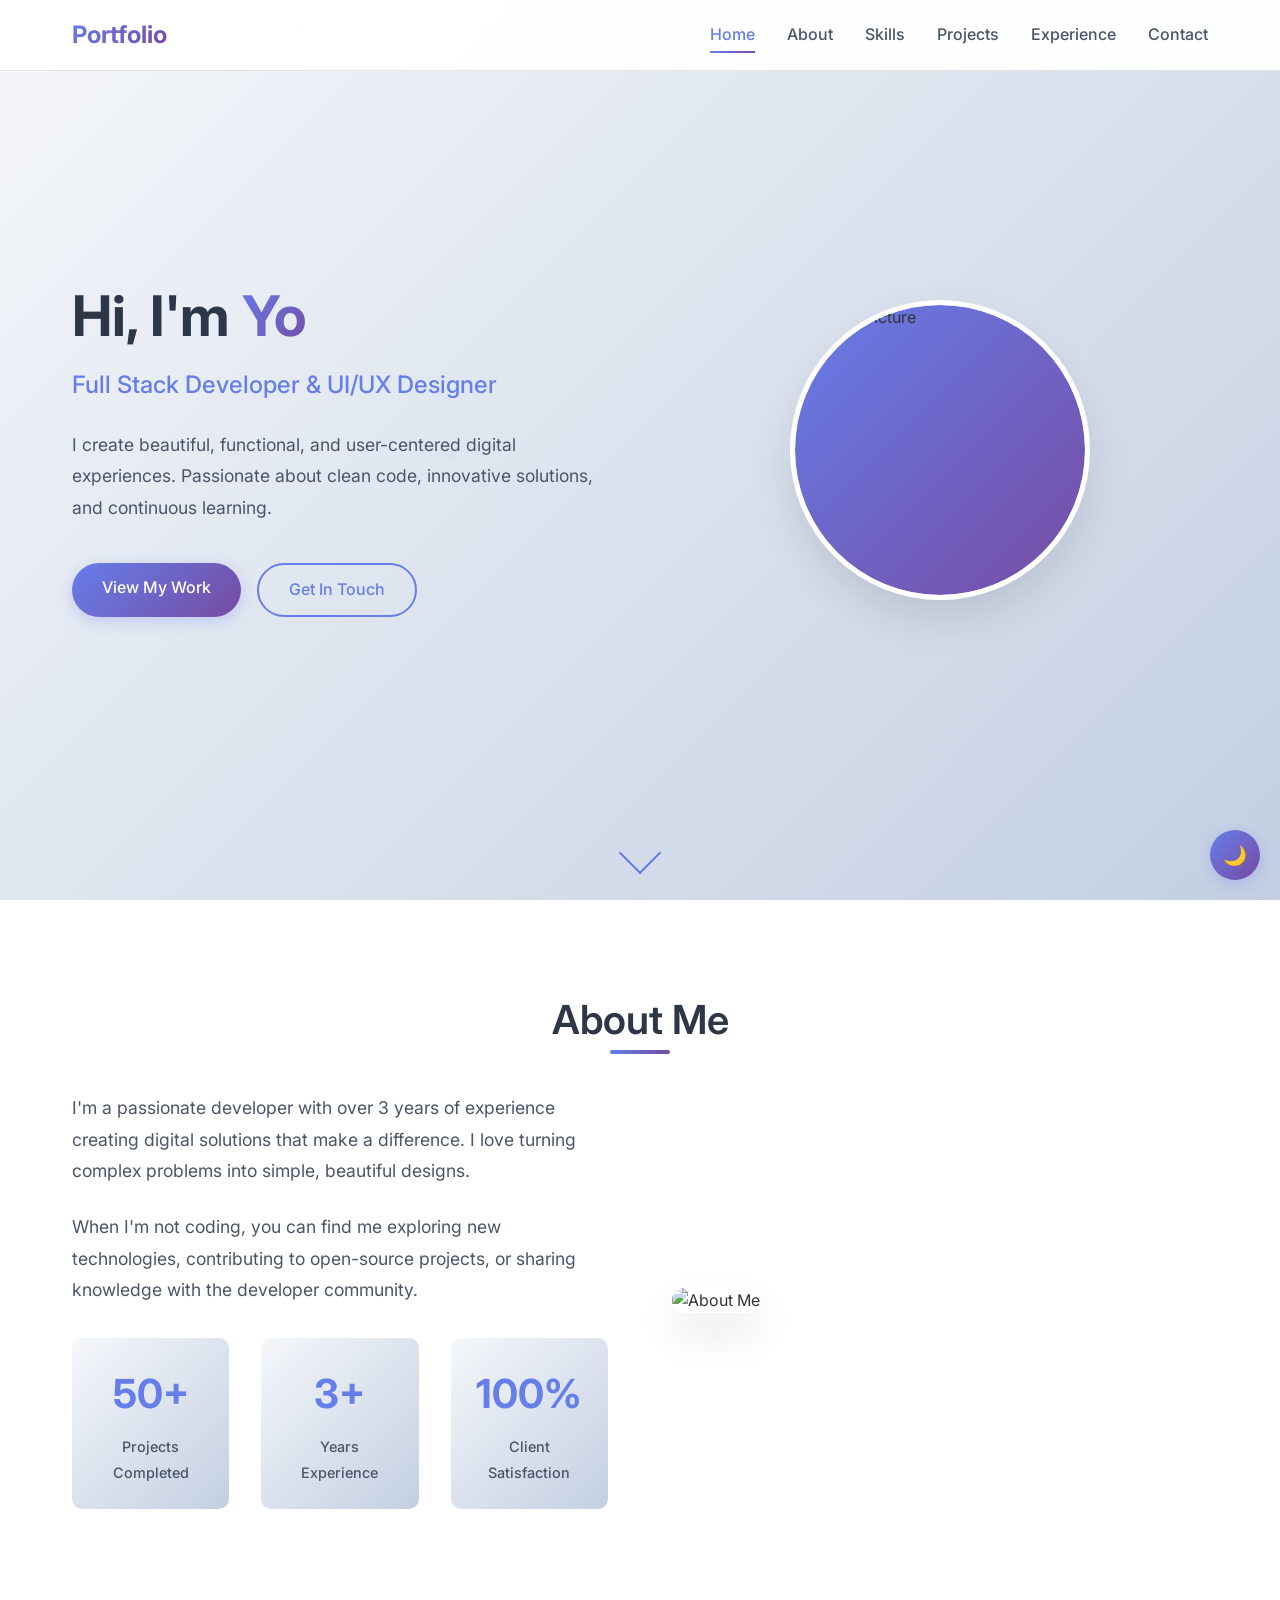
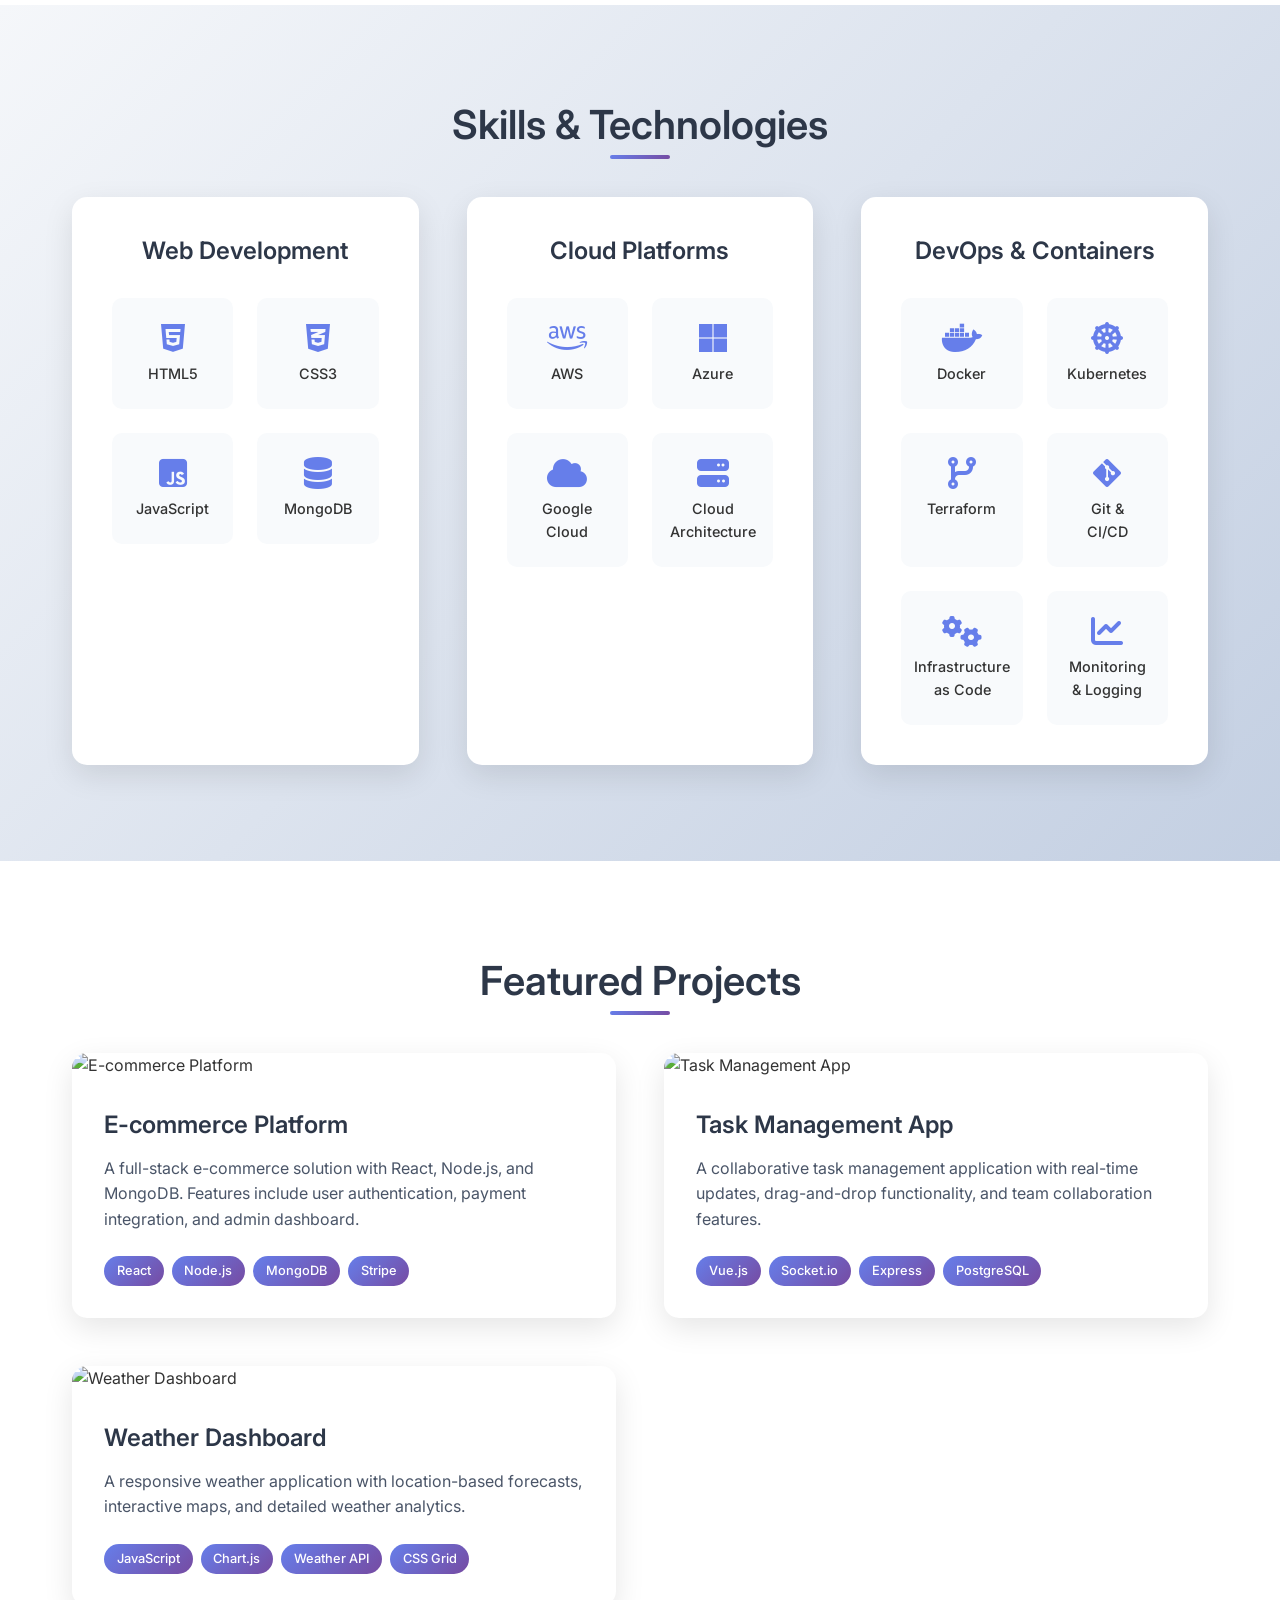
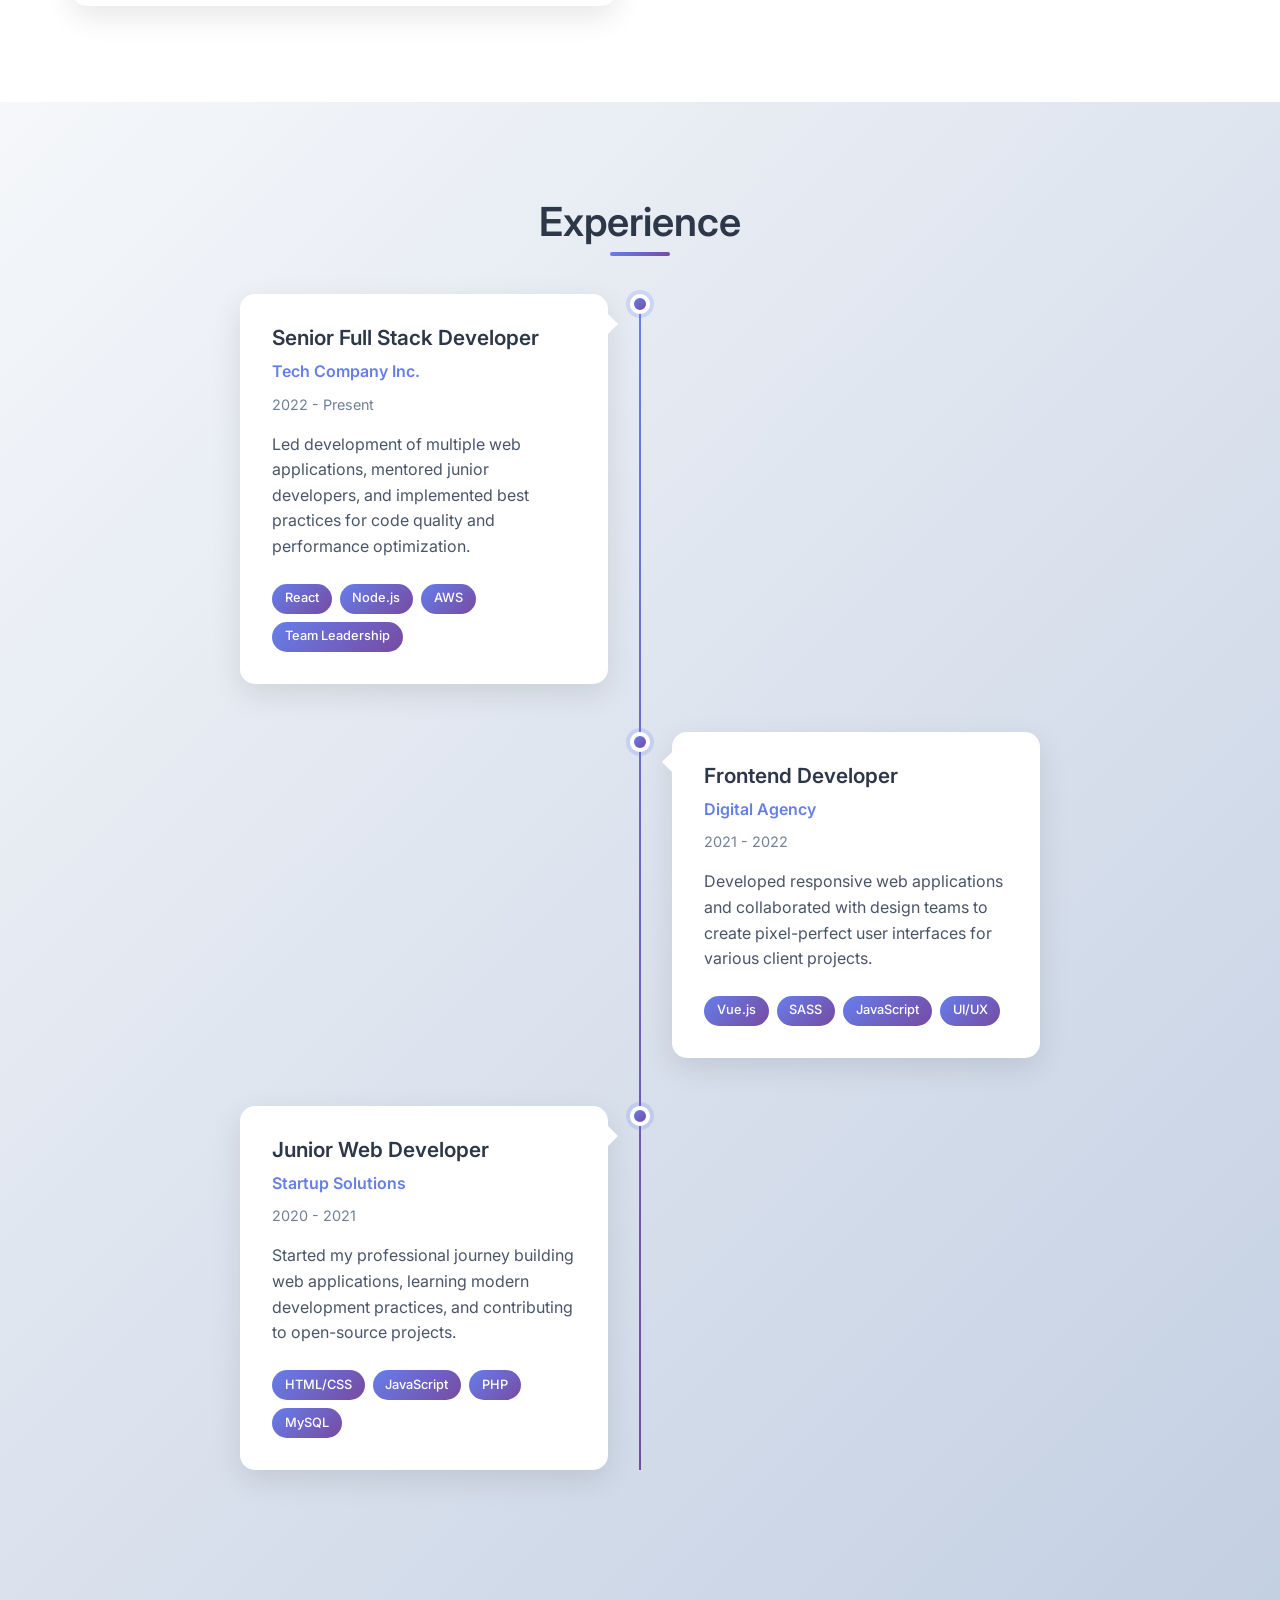
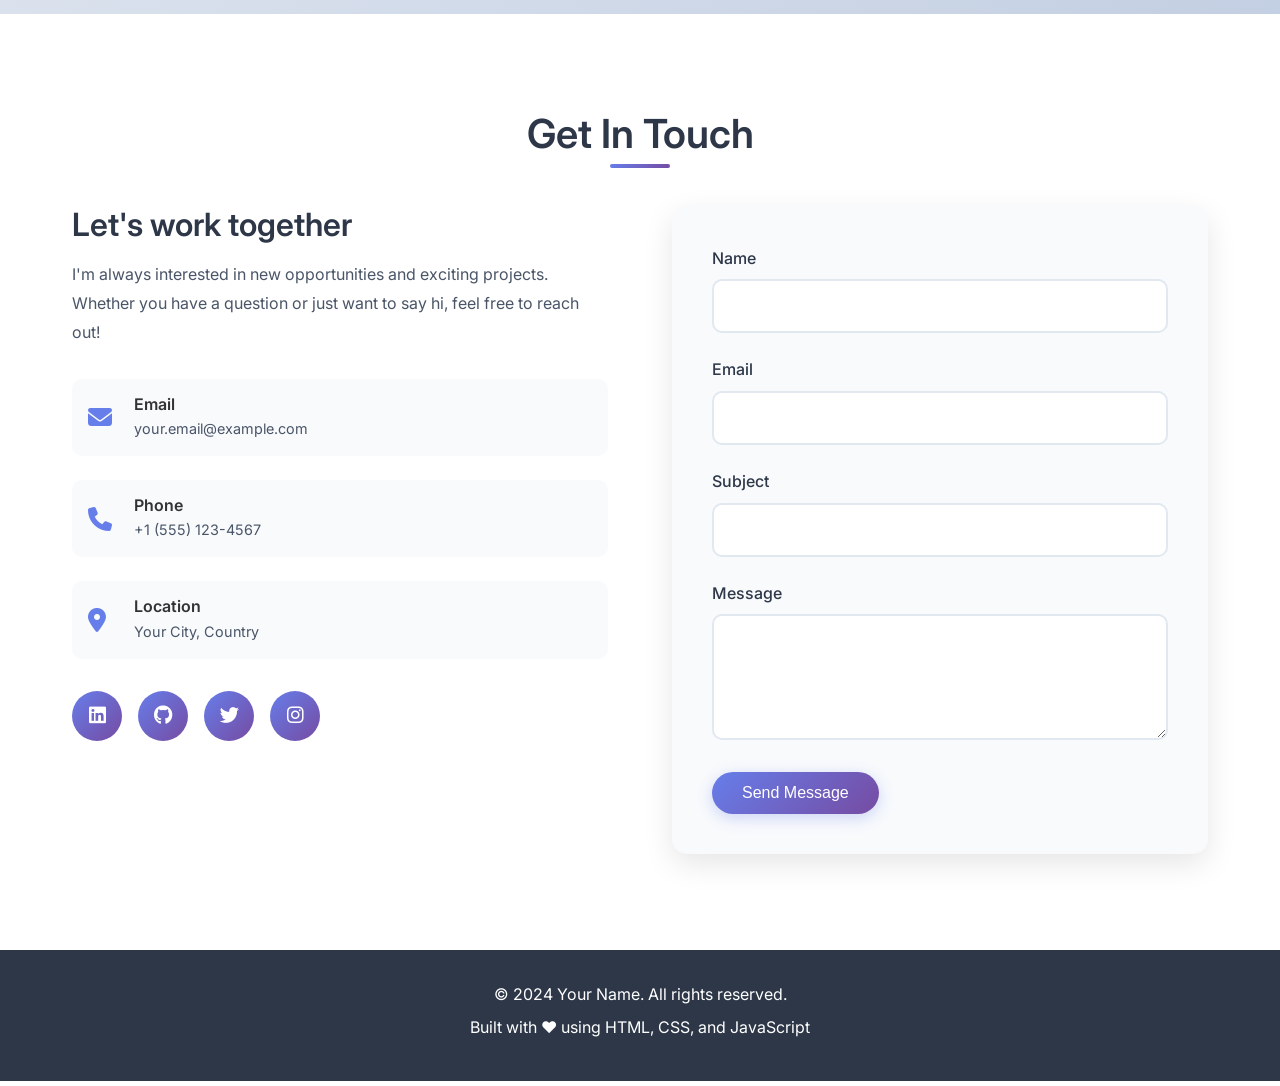
==== portfolio/index.html @ 3f29a0c0 "Checkpoint before follow-up message Co-authored-by: louay123medeni <louay123medeni@gmail.com>" ====
<!DOCTYPE html>
<html lang="en">
<head>
    <meta charset="UTF-8">
    <meta name="viewport" content="width=device-width, initial-scale=1.0">
    <title>Your Name - Portfolio</title>
    <meta name="description" content="Personal portfolio showcasing skills, experience, and projects">
    <link rel="stylesheet" href="styles/main.css">
    <link href="https://fonts.googleapis.com/css2?family=Inter:wght@300;400;500;600;700&display=swap" rel="stylesheet">
    <link rel="stylesheet" href="https://cdnjs.cloudflare.com/ajax/libs/font-awesome/6.4.0/css/all.min.css">
</head>
<body>
    <!-- Navigation -->
    <nav class="navbar" id="navbar">
        <div class="nav-container">
            <a href="#home" class="nav-logo">
                <span class="logo-text">Portfolio</span>
            </a>
            <div class="nav-menu" id="nav-menu">
                <a href="#home" class="nav-link">Home</a>
                <a href="#about" class="nav-link">About</a>
                <a href="#skills" class="nav-link">Skills</a>
                <a href="#projects" class="nav-link">Projects</a>
                <a href="#experience" class="nav-link">Experience</a>
                <a href="#contact" class="nav-link">Contact</a>
            </div>
            <div class="nav-toggle" id="nav-toggle">
                <span class="bar"></span>
                <span class="bar"></span>
                <span class="bar"></span>
            </div>
        </div>
    </nav>

    <!-- Hero Section -->
    <section id="home" class="hero">
        <div class="hero-container">
            <div class="hero-content">
                <h1 class="hero-title">
                    Hi, I'm <span class="highlight">Your Name</span>
                </h1>
                <p class="hero-subtitle">Full Stack Developer & UI/UX Designer</p>
                <p class="hero-description">
                    I create beautiful, functional, and user-centered digital experiences.
                    Passionate about clean code, innovative solutions, and continuous learning.
                </p>
                <div class="hero-buttons">
                    <a href="#projects" class="btn btn-primary">View My Work</a>
                    <a href="#contact" class="btn btn-secondary">Get In Touch</a>
                </div>
            </div>
            <div class="hero-image">
                <div class="hero-avatar">
                    <img src="https://via.placeholder.com/300x300/667eea/ffffff?text=Your+Photo" alt="Profile Picture">
                </div>
            </div>
        </div>
        <div class="scroll-indicator">
            <div class="scroll-arrow"></div>
        </div>
    </section>

    <!-- About Section -->
    <section id="about" class="about">
        <div class="container">
            <h2 class="section-title">About Me</h2>
            <div class="about-content">
                <div class="about-text">
                    <p class="about-description">
                        I'm a passionate developer with over 3 years of experience creating digital solutions
                        that make a difference. I love turning complex problems into simple, beautiful designs.
                    </p>
                    <p class="about-description">
                        When I'm not coding, you can find me exploring new technologies, contributing to open-source
                        projects, or sharing knowledge with the developer community.
                    </p>
                    <div class="about-stats">
                        <div class="stat">
                            <span class="stat-number">50+</span>
                            <span class="stat-label">Projects Completed</span>
                        </div>
                        <div class="stat">
                            <span class="stat-number">3+</span>
                            <span class="stat-label">Years Experience</span>
                        </div>
                        <div class="stat">
                            <span class="stat-number">100%</span>
                            <span class="stat-label">Client Satisfaction</span>
                        </div>
                    </div>
                </div>
                <div class="about-image">
                    <img src="https://via.placeholder.com/400x500/667eea/ffffff?text=About+Image" alt="About Me">
                </div>
            </div>
        </div>
    </section>

    <!-- Skills Section -->
    <section id="skills" class="skills">
        <div class="container">
            <h2 class="section-title">Skills & Technologies</h2>
            <div class="skills-grid">
                <div class="skill-category">
                    <h3 class="category-title">Web Development</h3>
                    <div class="skills-list">
                        <div class="skill-item">
                            <i class="fab fa-html5"></i>
                            <span>HTML5</span>
                        </div>
                        <div class="skill-item">
                            <i class="fab fa-css3-alt"></i>
                            <span>CSS3</span>
                        </div>
                        <div class="skill-item">
                            <i class="fab fa-js-square"></i>
                            <span>JavaScript</span>
                        </div>
                        <div class="skill-item">
                            <i class="fas fa-database"></i>
                            <span>MongoDB</span>
                        </div>
                    </div>
                </div>
                <div class="skill-category">
                    <h3 class="category-title">Cloud Platforms</h3>
                    <div class="skills-list">
                        <div class="skill-item">
                            <i class="fab fa-aws"></i>
                            <span>AWS</span>
                        </div>
                        <div class="skill-item">
                            <i class="fab fa-microsoft"></i>
                            <span>Azure</span>
                        </div>
                        <div class="skill-item">
                            <i class="fas fa-cloud"></i>
                            <span>Google Cloud</span>
                        </div>
                        <div class="skill-item">
                            <i class="fas fa-server"></i>
                            <span>Cloud Architecture</span>
                        </div>
                    </div>
                </div>
                <div class="skill-category">
                    <h3 class="category-title">DevOps & Containers</h3>
                    <div class="skills-list">
                        <div class="skill-item">
                            <i class="fab fa-docker"></i>
                            <span>Docker</span>
                        </div>
                        <div class="skill-item">
                            <i class="fas fa-dharmachakra"></i>
                            <span>Kubernetes</span>
                        </div>
                        <div class="skill-item">
                            <i class="fas fa-code-branch"></i>
                            <span>Terraform</span>
                        </div>
                        <div class="skill-item">
                            <i class="fab fa-git-alt"></i>
                            <span>Git & CI/CD</span>
                        </div>
                        <div class="skill-item">
                            <i class="fas fa-cogs"></i>
                            <span>Infrastructure as Code</span>
                        </div>
                        <div class="skill-item">
                            <i class="fas fa-chart-line"></i>
                            <span>Monitoring & Logging</span>
                        </div>
                    </div>
                </div>
            </div>
        </div>
    </section>

    <!-- Projects Section -->
    <section id="projects" class="projects">
        <div class="container">
            <h2 class="section-title">Featured Projects</h2>
            <div class="projects-grid">
                <div class="project-card">
                    <div class="project-image">
                        <img src="https://via.placeholder.com/400x250/667eea/ffffff?text=Project+1" alt="E-commerce Platform">
                        <div class="project-overlay">
                            <a href="#" class="project-link" target="_blank">
                                <i class="fas fa-external-link-alt"></i>
                            </a>
                            <a href="#" class="project-link" target="_blank">
                                <i class="fab fa-github"></i>
                            </a>
                        </div>
                    </div>
                    <div class="project-content">
                        <h3 class="project-title">E-commerce Platform</h3>
                        <p class="project-description">
                            A full-stack e-commerce solution with React, Node.js, and MongoDB.
                            Features include user authentication, payment integration, and admin dashboard.
                        </p>
                        <div class="project-tech">
                            <span class="tech-tag">React</span>
                            <span class="tech-tag">Node.js</span>
                            <span class="tech-tag">MongoDB</span>
                            <span class="tech-tag">Stripe</span>
                        </div>
                    </div>
                </div>

                <div class="project-card">
                    <div class="project-image">
                        <img src="https://via.placeholder.com/400x250/764ba2/ffffff?text=Project+2" alt="Task Management App">
                        <div class="project-overlay">
                            <a href="#" class="project-link" target="_blank">
                                <i class="fas fa-external-link-alt"></i>
                            </a>
                            <a href="#" class="project-link" target="_blank">
                                <i class="fab fa-github"></i>
                            </a>
                        </div>
                    </div>
                    <div class="project-content">
                        <h3 class="project-title">Task Management App</h3>
                        <p class="project-description">
                            A collaborative task management application with real-time updates,
                            drag-and-drop functionality, and team collaboration features.
                        </p>
                        <div class="project-tech">
                            <span class="tech-tag">Vue.js</span>
                            <span class="tech-tag">Socket.io</span>
                            <span class="tech-tag">Express</span>
                            <span class="tech-tag">PostgreSQL</span>
                        </div>
                    </div>
                </div>

                <div class="project-card">
                    <div class="project-image">
                        <img src="https://via.placeholder.com/400x250/f093fb/ffffff?text=Project+3" alt="Weather Dashboard">
                        <div class="project-overlay">
                            <a href="#" class="project-link" target="_blank">
                                <i class="fas fa-external-link-alt"></i>
                            </a>
                            <a href="#" class="project-link" target="_blank">
                                <i class="fab fa-github"></i>
                            </a>
                        </div>
                    </div>
                    <div class="project-content">
                        <h3 class="project-title">Weather Dashboard</h3>
                        <p class="project-description">
                            A responsive weather application with location-based forecasts,
                            interactive maps, and detailed weather analytics.
                        </p>
                        <div class="project-tech">
                            <span class="tech-tag">JavaScript</span>
                            <span class="tech-tag">Chart.js</span>
                            <span class="tech-tag">Weather API</span>
                            <span class="tech-tag">CSS Grid</span>
                        </div>
                    </div>
                </div>
            </div>
        </div>
    </section>

    <!-- Experience Section -->
    <section id="experience" class="experience">
        <div class="container">
            <h2 class="section-title">Experience</h2>
            <div class="timeline">
                <div class="timeline-item">
                    <div class="timeline-dot"></div>
                    <div class="timeline-content">
                        <h3 class="timeline-title">Senior Full Stack Developer</h3>
                        <p class="timeline-company">Tech Company Inc.</p>
                        <p class="timeline-period">2022 - Present</p>
                        <p class="timeline-description">
                            Led development of multiple web applications, mentored junior developers,
                            and implemented best practices for code quality and performance optimization.
                        </p>
                        <div class="timeline-skills">
                            <span class="skill-badge">React</span>
                            <span class="skill-badge">Node.js</span>
                            <span class="skill-badge">AWS</span>
                            <span class="skill-badge">Team Leadership</span>
                        </div>
                    </div>
                </div>

                <div class="timeline-item">
                    <div class="timeline-dot"></div>
                    <div class="timeline-content">
                        <h3 class="timeline-title">Frontend Developer</h3>
                        <p class="timeline-company">Digital Agency</p>
                        <p class="timeline-period">2021 - 2022</p>
                        <p class="timeline-description">
                            Developed responsive web applications and collaborated with design teams
                            to create pixel-perfect user interfaces for various client projects.
                        </p>
                        <div class="timeline-skills">
                            <span class="skill-badge">Vue.js</span>
                            <span class="skill-badge">SASS</span>
                            <span class="skill-badge">JavaScript</span>
                            <span class="skill-badge">UI/UX</span>
                        </div>
                    </div>
                </div>

                <div class="timeline-item">
                    <div class="timeline-dot"></div>
                    <div class="timeline-content">
                        <h3 class="timeline-title">Junior Web Developer</h3>
                        <p class="timeline-company">Startup Solutions</p>
                        <p class="timeline-period">2020 - 2021</p>
                        <p class="timeline-description">
                            Started my professional journey building web applications,
                            learning modern development practices, and contributing to open-source projects.
                        </p>
                        <div class="timeline-skills">
                            <span class="skill-badge">HTML/CSS</span>
                            <span class="skill-badge">JavaScript</span>
                            <span class="skill-badge">PHP</span>
                            <span class="skill-badge">MySQL</span>
                        </div>
                    </div>
                </div>
            </div>
        </div>
    </section>

    <!-- Contact Section -->
    <section id="contact" class="contact">
        <div class="container">
            <h2 class="section-title">Get In Touch</h2>
            <div class="contact-content">
                <div class="contact-info">
                    <h3 class="contact-subtitle">Let's work together</h3>
                    <p class="contact-description">
                        I'm always interested in new opportunities and exciting projects.
                        Whether you have a question or just want to say hi, feel free to reach out!
                    </p>
                    <div class="contact-methods">
                        <div class="contact-method">
                            <i class="fas fa-envelope"></i>
                            <div>
                                <h4>Email</h4>
                                <p>your.email@example.com</p>
                            </div>
                        </div>
                        <div class="contact-method">
                            <i class="fas fa-phone"></i>
                            <div>
                                <h4>Phone</h4>
                                <p>+1 (555) 123-4567</p>
                            </div>
                        </div>
                        <div class="contact-method">
                            <i class="fas fa-map-marker-alt"></i>
                            <div>
                                <h4>Location</h4>
                                <p>Your City, Country</p>
                            </div>
                        </div>
                    </div>
                    <div class="social-links">
                        <a href="#" class="social-link" target="_blank">
                            <i class="fab fa-linkedin"></i>
                        </a>
                        <a href="#" class="social-link" target="_blank">
                            <i class="fab fa-github"></i>
                        </a>
                        <a href="#" class="social-link" target="_blank">
                            <i class="fab fa-twitter"></i>
                        </a>
                        <a href="#" class="social-link" target="_blank">
                            <i class="fab fa-instagram"></i>
                        </a>
                    </div>
                </div>
                <form class="contact-form" id="contact-form">
                    <div class="form-group">
                        <label for="name">Name</label>
                        <input type="text" id="name" name="name" required>
                    </div>
                    <div class="form-group">
                        <label for="email">Email</label>
                        <input type="email" id="email" name="email" required>
                    </div>
                    <div class="form-group">
                        <label for="subject">Subject</label>
                        <input type="text" id="subject" name="subject" required>
                    </div>
                    <div class="form-group">
                        <label for="message">Message</label>
                        <textarea id="message" name="message" rows="5" required></textarea>
                    </div>
                    <button type="submit" class="btn btn-primary">Send Message</button>
                </form>
            </div>
        </div>
    </section>

    <!-- Footer -->
    <footer class="footer">
        <div class="container">
            <div class="footer-content">
                <p>&copy; 2024 Your Name. All rights reserved.</p>
                <p>Built with ❤️ using HTML, CSS, and JavaScript</p>
            </div>
        </div>
    </footer>

    <script src="scripts/main.js"></script>
</body>
</html>
---- portfolio/styles/main.css ----
/* Reset and Base Styles */
* {
    margin: 0;
    padding: 0;
    box-sizing: border-box;
}

html {
    scroll-behavior: smooth;
}

body {
    font-family: 'Inter', sans-serif;
    line-height: 1.6;
    color: #333;
    background-color: #ffffff;
}

.container {
    max-width: 1200px;
    margin: 0 auto;
    padding: 0 2rem;
}

/* Typography */
h1, h2, h3, h4, h5, h6 {
    font-weight: 600;
    line-height: 1.2;
}

.section-title {
    font-size: 2.5rem;
    text-align: center;
    margin-bottom: 3rem;
    color: #2d3748;
    position: relative;
}

.section-title::after {
    content: '';
    position: absolute;
    bottom: -10px;
    left: 50%;
    transform: translateX(-50%);
    width: 60px;
    height: 4px;
    background: linear-gradient(135deg, #667eea 0%, #764ba2 100%);
    border-radius: 2px;
}

/* Buttons */
.btn {
    display: inline-block;
    padding: 12px 30px;
    border: none;
    border-radius: 50px;
    text-decoration: none;
    font-weight: 500;
    font-size: 1rem;
    transition: all 0.3s ease;
    cursor: pointer;
    text-align: center;
}

.btn-primary {
    background: linear-gradient(135deg, #667eea 0%, #764ba2 100%);
    color: white;
    box-shadow: 0 4px 15px rgba(102, 126, 234, 0.3);
}

.btn-primary:hover {
    transform: translateY(-2px);
    box-shadow: 0 8px 25px rgba(102, 126, 234, 0.4);
}

.btn-secondary {
    background: transparent;
    color: #667eea;
    border: 2px solid #667eea;
}

.btn-secondary:hover {
    background: #667eea;
    color: white;
    transform: translateY(-2px);
}

/* Navigation */
.navbar {
    position: fixed;
    top: 0;
    width: 100%;
    background: rgba(255, 255, 255, 0.95);
    backdrop-filter: blur(10px);
    z-index: 1000;
    transition: all 0.3s ease;
    border-bottom: 1px solid rgba(0, 0, 0, 0.1);
}

.navbar.scrolled {
    background: rgba(255, 255, 255, 0.98);
    box-shadow: 0 2px 20px rgba(0, 0, 0, 0.1);
}

.nav-container {
    max-width: 1200px;
    margin: 0 auto;
    padding: 1rem 2rem;
    display: flex;
    justify-content: space-between;
    align-items: center;
}

.nav-logo {
    font-size: 1.5rem;
    font-weight: 700;
    text-decoration: none;
    color: #2d3748;
}

.logo-text {
    background: linear-gradient(135deg, #667eea 0%, #764ba2 100%);
    -webkit-background-clip: text;
    -webkit-text-fill-color: transparent;
    background-clip: text;
}

.nav-menu {
    display: flex;
    list-style: none;
    gap: 2rem;
}

.nav-link {
    text-decoration: none;
    color: #4a5568;
    font-weight: 500;
    transition: color 0.3s ease;
    position: relative;
}

.nav-link:hover,
.nav-link.active {
    color: #667eea;
}

.nav-link::after {
    content: '';
    position: absolute;
    bottom: -5px;
    left: 0;
    width: 0;
    height: 2px;
    background: linear-gradient(135deg, #667eea 0%, #764ba2 100%);
    transition: width 0.3s ease;
}

.nav-link:hover::after,
.nav-link.active::after {
    width: 100%;
}

.nav-toggle {
    display: none;
    flex-direction: column;
    cursor: pointer;
}

.bar {
    width: 25px;
    height: 3px;
    background: #333;
    margin: 3px 0;
    transition: 0.3s;
    border-radius: 2px;
}

/* Hero Section */
.hero {
    min-height: 100vh;
    display: flex;
    align-items: center;
    background: linear-gradient(135deg, #f5f7fa 0%, #c3cfe2 100%);
    position: relative;
    overflow: hidden;
}

.hero::before {
    content: '';
    position: absolute;
    top: 0;
    left: 0;
    right: 0;
    bottom: 0;
    background: url('data:image/svg+xml,<svg xmlns="http://www.w3.org/2000/svg" viewBox="0 0 100 100"><defs><pattern id="grain" width="100" height="100" patternUnits="userSpaceOnUse"><circle cx="50" cy="50" r="1" fill="%23667eea" opacity="0.1"/></pattern></defs><rect width="100" height="100" fill="url(%23grain)"/></svg>');
    opacity: 0.3;
}

.hero-container {
    max-width: 1200px;
    margin: 0 auto;
    padding: 0 2rem;
    display: grid;
    grid-template-columns: 1fr 1fr;
    gap: 4rem;
    align-items: center;
    position: relative;
    z-index: 1;
}

.hero-content {
    animation: fadeInUp 1s ease-out;
}

.hero-title {
    font-size: 3.5rem;
    font-weight: 700;
    margin-bottom: 1rem;
    color: #2d3748;
}

.highlight {
    background: linear-gradient(135deg, #667eea 0%, #764ba2 100%);
    -webkit-background-clip: text;
    -webkit-text-fill-color: transparent;
    background-clip: text;
}

.hero-subtitle {
    font-size: 1.5rem;
    color: #667eea;
    margin-bottom: 1.5rem;
    font-weight: 500;
}

.hero-description {
    font-size: 1.1rem;
    color: #4a5568;
    margin-bottom: 2.5rem;
    line-height: 1.8;
}

.hero-buttons {
    display: flex;
    gap: 1rem;
    flex-wrap: wrap;
}

.hero-image {
    display: flex;
    justify-content: center;
    animation: fadeInRight 1s ease-out;
}

.hero-avatar {
    width: 300px;
    height: 300px;
    border-radius: 50%;
    overflow: hidden;
    border: 5px solid white;
    box-shadow: 0 20px 40px rgba(0, 0, 0, 0.1);
    position: relative;
}

.hero-avatar::before {
    content: '';
    position: absolute;
    top: -5px;
    left: -5px;
    right: -5px;
    bottom: -5px;
    background: linear-gradient(135deg, #667eea 0%, #764ba2 100%);
    border-radius: 50%;
    z-index: -1;
}

.hero-avatar img {
    width: 100%;
    height: 100%;
    object-fit: cover;
}

.scroll-indicator {
    position: absolute;
    bottom: 2rem;
    left: 50%;
    transform: translateX(-50%);
    animation: bounce 2s infinite;
}

.scroll-arrow {
    width: 30px;
    height: 30px;
    border: 2px solid #667eea;
    border-top: none;
    border-left: none;
    transform: rotate(45deg);
}

/* About Section */
.about {
    padding: 6rem 0;
    background: white;
}

.about-content {
    display: grid;
    grid-template-columns: 1fr 1fr;
    gap: 4rem;
    align-items: center;
}

.about-description {
    font-size: 1.1rem;
    color: #4a5568;
    margin-bottom: 1.5rem;
    line-height: 1.8;
}

.about-stats {
    display: grid;
    grid-template-columns: repeat(3, 1fr);
    gap: 2rem;
    margin-top: 2rem;
}

.stat {
    text-align: center;
    padding: 1.5rem;
    border-radius: 10px;
    background: linear-gradient(135deg, #f5f7fa 0%, #c3cfe2 100%);
}

.stat-number {
    display: block;
    font-size: 2.5rem;
    font-weight: 700;
    color: #667eea;
    margin-bottom: 0.5rem;
}

.stat-label {
    font-size: 0.9rem;
    color: #4a5568;
    font-weight: 500;
}

.about-image img {
    width: 100%;
    border-radius: 15px;
    box-shadow: 0 20px 40px rgba(0, 0, 0, 0.1);
}

/* Skills Section */
.skills {
    padding: 6rem 0;
    background: linear-gradient(135deg, #f5f7fa 0%, #c3cfe2 100%);
}

.skills-grid {
    display: grid;
    grid-template-columns: repeat(auto-fit, minmax(300px, 1fr));
    gap: 3rem;
}

.skill-category {
    background: white;
    padding: 2.5rem;
    border-radius: 15px;
    box-shadow: 0 10px 30px rgba(0, 0, 0, 0.1);
    transition: transform 0.3s ease;
}

.skill-category:hover {
    transform: translateY(-5px);
}

.category-title {
    font-size: 1.5rem;
    color: #2d3748;
    margin-bottom: 2rem;
    text-align: center;
}

.skills-list {
    display: grid;
    grid-template-columns: repeat(auto-fit, minmax(120px, 1fr));
    gap: 1.5rem;
}

.skill-item {
    display: flex;
    flex-direction: column;
    align-items: center;
    padding: 1.5rem;
    border-radius: 10px;
    background: #f8fafc;
    transition: all 0.3s ease;
    cursor: pointer;
}

.skill-item:hover {
    background: linear-gradient(135deg, #667eea 0%, #764ba2 100%);
    color: white;
    transform: translateY(-3px);
}

.skill-item i {
    font-size: 2rem;
    margin-bottom: 0.5rem;
    color: #667eea;
    transition: color 0.3s ease;
}

.skill-item:hover i {
    color: white;
}

.skill-item span {
    font-size: 0.9rem;
    font-weight: 500;
    text-align: center;
}

/* Projects Section */
.projects {
    padding: 6rem 0;
    background: white;
}

.projects-grid {
    display: grid;
    grid-template-columns: repeat(auto-fit, minmax(350px, 1fr));
    gap: 3rem;
}

.project-card {
    background: white;
    border-radius: 15px;
    overflow: hidden;
    box-shadow: 0 10px 30px rgba(0, 0, 0, 0.1);
    transition: all 0.3s ease;
}

.project-card:hover {
    transform: translateY(-10px);
    box-shadow: 0 20px 40px rgba(0, 0, 0, 0.15);
}

.project-image {
    position: relative;
    overflow: hidden;
}

.project-image img {
    width: 100%;
    height: 250px;
    object-fit: cover;
    transition: transform 0.3s ease;
}

.project-card:hover .project-image img {
    transform: scale(1.1);
}

.project-overlay {
    position: absolute;
    top: 0;
    left: 0;
    right: 0;
    bottom: 0;
    background: rgba(102, 126, 234, 0.9);
    display: flex;
    align-items: center;
    justify-content: center;
    gap: 1rem;
    opacity: 0;
    transition: opacity 0.3s ease;
}

.project-card:hover .project-overlay {
    opacity: 1;
}

.project-link {
    width: 50px;
    height: 50px;
    background: white;
    border-radius: 50%;
    display: flex;
    align-items: center;
    justify-content: center;
    color: #667eea;
    text-decoration: none;
    transition: transform 0.3s ease;
}

.project-link:hover {
    transform: scale(1.1);
}

.project-content {
    padding: 2rem;
}

.project-title {
    font-size: 1.5rem;
    color: #2d3748;
    margin-bottom: 1rem;
}

.project-description {
    color: #4a5568;
    line-height: 1.6;
    margin-bottom: 1.5rem;
}

.project-tech {
    display: flex;
    flex-wrap: wrap;
    gap: 0.5rem;
}

.tech-tag {
    background: linear-gradient(135deg, #667eea 0%, #764ba2 100%);
    color: white;
    padding: 0.3rem 0.8rem;
    border-radius: 20px;
    font-size: 0.8rem;
    font-weight: 500;
}

/* Experience Section */
.experience {
    padding: 6rem 0;
    background: linear-gradient(135deg, #f5f7fa 0%, #c3cfe2 100%);
}

.timeline {
    position: relative;
    max-width: 800px;
    margin: 0 auto;
}

.timeline::before {
    content: '';
    position: absolute;
    left: 50%;
    top: 0;
    bottom: 0;
    width: 2px;
    background: linear-gradient(135deg, #667eea 0%, #764ba2 100%);
    transform: translateX(-50%);
}

.timeline-item {
    position: relative;
    margin-bottom: 3rem;
    width: 50%;
}

.timeline-item:nth-child(odd) {
    left: 0;
    padding-right: 2rem;
}

.timeline-item:nth-child(even) {
    left: 50%;
    padding-left: 2rem;
}

.timeline-dot {
    position: absolute;
    width: 20px;
    height: 20px;
    background: linear-gradient(135deg, #667eea 0%, #764ba2 100%);
    border-radius: 50%;
    top: 0;
    border: 4px solid white;
    box-shadow: 0 0 0 4px rgba(102, 126, 234, 0.2);
}

.timeline-item:nth-child(odd) .timeline-dot {
    right: -10px;
}

.timeline-item:nth-child(even) .timeline-dot {
    left: -10px;
}

.timeline-content {
    background: white;
    padding: 2rem;
    border-radius: 15px;
    box-shadow: 0 10px 30px rgba(0, 0, 0, 0.1);
    position: relative;
}

.timeline-item:nth-child(odd) .timeline-content::before {
    content: '';
    position: absolute;
    right: -10px;
    top: 20px;
    width: 0;
    height: 0;
    border-left: 10px solid white;
    border-top: 10px solid transparent;
    border-bottom: 10px solid transparent;
}

.timeline-item:nth-child(even) .timeline-content::before {
    content: '';
    position: absolute;
    left: -10px;
    top: 20px;
    width: 0;
    height: 0;
    border-right: 10px solid white;
    border-top: 10px solid transparent;
    border-bottom: 10px solid transparent;
}

.timeline-title {
    font-size: 1.3rem;
    color: #2d3748;
    margin-bottom: 0.5rem;
}

.timeline-company {
    color: #667eea;
    font-weight: 600;
    margin-bottom: 0.5rem;
}

.timeline-period {
    color: #718096;
    font-size: 0.9rem;
    margin-bottom: 1rem;
}

.timeline-description {
    color: #4a5568;
    line-height: 1.6;
    margin-bottom: 1.5rem;
}

.timeline-skills {
    display: flex;
    flex-wrap: wrap;
    gap: 0.5rem;
}

.skill-badge {
    background: linear-gradient(135deg, #667eea 0%, #764ba2 100%);
    color: white;
    padding: 0.3rem 0.8rem;
    border-radius: 15px;
    font-size: 0.8rem;
    font-weight: 500;
}

/* Contact Section */
.contact {
    padding: 6rem 0;
    background: white;
}

.contact-content {
    display: grid;
    grid-template-columns: 1fr 1fr;
    gap: 4rem;
    align-items: start;
}

.contact-subtitle {
    font-size: 2rem;
    color: #2d3748;
    margin-bottom: 1rem;
}

.contact-description {
    color: #4a5568;
    line-height: 1.8;
    margin-bottom: 2rem;
}

.contact-methods {
    margin-bottom: 2rem;
}

.contact-method {
    display: flex;
    align-items: center;
    gap: 1rem;
    margin-bottom: 1.5rem;
    padding: 1rem;
    background: #f8fafc;
    border-radius: 10px;
    transition: all 0.3s ease;
}

.contact-method:hover {
    background: linear-gradient(135deg, #667eea 0%, #764ba2 100%);
    color: white;
}

.contact-method i {
    font-size: 1.5rem;
    color: #667eea;
    width: 30px;
    transition: color 0.3s ease;
}

.contact-method:hover i {
    color: white;
}

.contact-method h4 {
    margin-bottom: 0.2rem;
    font-size: 1rem;
}

.contact-method p {
    color: #4a5568;
    font-size: 0.9rem;
    transition: color 0.3s ease;
}

.contact-method:hover p {
    color: white;
}

.social-links {
    display: flex;
    gap: 1rem;
}

.social-link {
    width: 50px;
    height: 50px;
    background: linear-gradient(135deg, #667eea 0%, #764ba2 100%);
    color: white;
    border-radius: 50%;
    display: flex;
    align-items: center;
    justify-content: center;
    text-decoration: none;
    font-size: 1.2rem;
    transition: all 0.3s ease;
}

.social-link:hover {
    transform: translateY(-3px);
    box-shadow: 0 10px 20px rgba(102, 126, 234, 0.3);
}

.contact-form {
    background: #f8fafc;
    padding: 2.5rem;
    border-radius: 15px;
    box-shadow: 0 10px 30px rgba(0, 0, 0, 0.1);
}

.form-group {
    margin-bottom: 1.5rem;
}

.form-group label {
    display: block;
    margin-bottom: 0.5rem;
    color: #2d3748;
    font-weight: 500;
}

.form-group input,
.form-group textarea {
    width: 100%;
    padding: 1rem;
    border: 2px solid #e2e8f0;
    border-radius: 10px;
    font-size: 1rem;
    transition: border-color 0.3s ease;
    background: white;
}

.form-group input:focus,
.form-group textarea:focus {
    outline: none;
    border-color: #667eea;
    box-shadow: 0 0 0 3px rgba(102, 126, 234, 0.1);
}

.form-group textarea {
    resize: vertical;
    min-height: 120px;
}

/* Footer */
.footer {
    background: #2d3748;
    color: white;
    padding: 2rem 0;
    text-align: center;
}

.footer-content p {
    margin-bottom: 0.5rem;
}

/* Animations */
@keyframes fadeInUp {
    from {
        opacity: 0;
        transform: translateY(30px);
    }
    to {
        opacity: 1;
        transform: translateY(0);
    }
}

@keyframes fadeInRight {
    from {
        opacity: 0;
        transform: translateX(30px);
    }
    to {
        opacity: 1;
        transform: translateX(0);
    }
}

@keyframes bounce {
    0%, 20%, 50%, 80%, 100% {
        transform: translateY(0) translateX(-50%);
    }
    40% {
        transform: translateY(-10px) translateX(-50%);
    }
    60% {
        transform: translateY(-5px) translateX(-50%);
    }
}

/* Responsive Design */
@media (max-width: 768px) {
    .nav-menu {
        position: fixed;
        left: -100%;
        top: 70px;
        flex-direction: column;
        background-color: white;
        width: 100%;
        text-align: center;
        transition: 0.3s;
        box-shadow: 0 10px 27px rgba(0, 0, 0, 0.05);
        padding: 2rem 0;
    }

    .nav-menu.active {
        left: 0;
    }

    .nav-toggle {
        display: flex;
    }

    .nav-toggle.active .bar:nth-child(2) {
        opacity: 0;
    }

    .nav-toggle.active .bar:nth-child(1) {
        transform: translateY(8px) rotate(45deg);
    }

    .nav-toggle.active .bar:nth-child(3) {
        transform: translateY(-8px) rotate(-45deg);
    }

    .hero-container {
        grid-template-columns: 1fr;
        gap: 2rem;
        text-align: center;
    }

    .hero-title {
        font-size: 2.5rem;
    }

    .hero-buttons {
        justify-content: center;
    }

    .about-content {
        grid-template-columns: 1fr;
        gap: 2rem;
    }

    .about-stats {
        grid-template-columns: 1fr;
        gap: 1rem;
    }

    .skills-grid {
        grid-template-columns: 1fr;
        gap: 2rem;
    }

    .projects-grid {
        grid-template-columns: 1fr;
        gap: 2rem;
    }

    .timeline::before {
        left: 20px;
    }

    .timeline-item {
        width: 100%;
        left: 0 !important;
        padding-left: 3rem !important;
        padding-right: 0 !important;
    }

    .timeline-dot {
        left: 10px !important;
        right: auto !important;
    }

    .timeline-content::before {
        left: -10px !important;
        right: auto !important;
        border-right: 10px solid white !important;
        border-left: none !important;
    }

    .contact-content {
        grid-template-columns: 1fr;
        gap: 2rem;
    }

    .section-title {
        font-size: 2rem;
    }

    .container {
        padding: 0 1rem;
    }
}

@media (max-width: 480px) {
    .hero-title {
        font-size: 2rem;
    }

    .hero-subtitle {
        font-size: 1.2rem;
    }

    .btn {
        padding: 10px 20px;
        font-size: 0.9rem;
    }

    .hero-avatar {
        width: 250px;
        height: 250px;
    }

    .skill-category {
        padding: 1.5rem;
    }

    .project-content {
        padding: 1.5rem;
    }

    .timeline-content {
        padding: 1.5rem;
    }

    .contact-form {
        padding: 1.5rem;
    }
}

/* Utility Classes */
.text-center {
    text-align: center;
}

.mb-1 { margin-bottom: 0.5rem; }
.mb-2 { margin-bottom: 1rem; }
.mb-3 { margin-bottom: 1.5rem; }
.mb-4 { margin-bottom: 2rem; }

.mt-1 { margin-top: 0.5rem; }
.mt-2 { margin-top: 1rem; }
.mt-3 { margin-top: 1.5rem; }
.mt-4 { margin-top: 2rem; }

/* Scroll animations */
.fade-in {
    opacity: 0;
    transform: translateY(30px);
    transition: all 0.6s ease;
}

.fade-in.visible {
    opacity: 1;
    transform: translateY(0);
}

.slide-in-left {
    opacity: 0;
    transform: translateX(-50px);
    transition: all 0.6s ease;
}

.slide-in-left.visible {
    opacity: 1;
    transform: translateX(0);
}

.slide-in-right {
    opacity: 0;
    transform: translateX(50px);
    transition: all 0.6s ease;
}

.slide-in-right.visible {
    opacity: 1;
    transform: translateX(0);
}
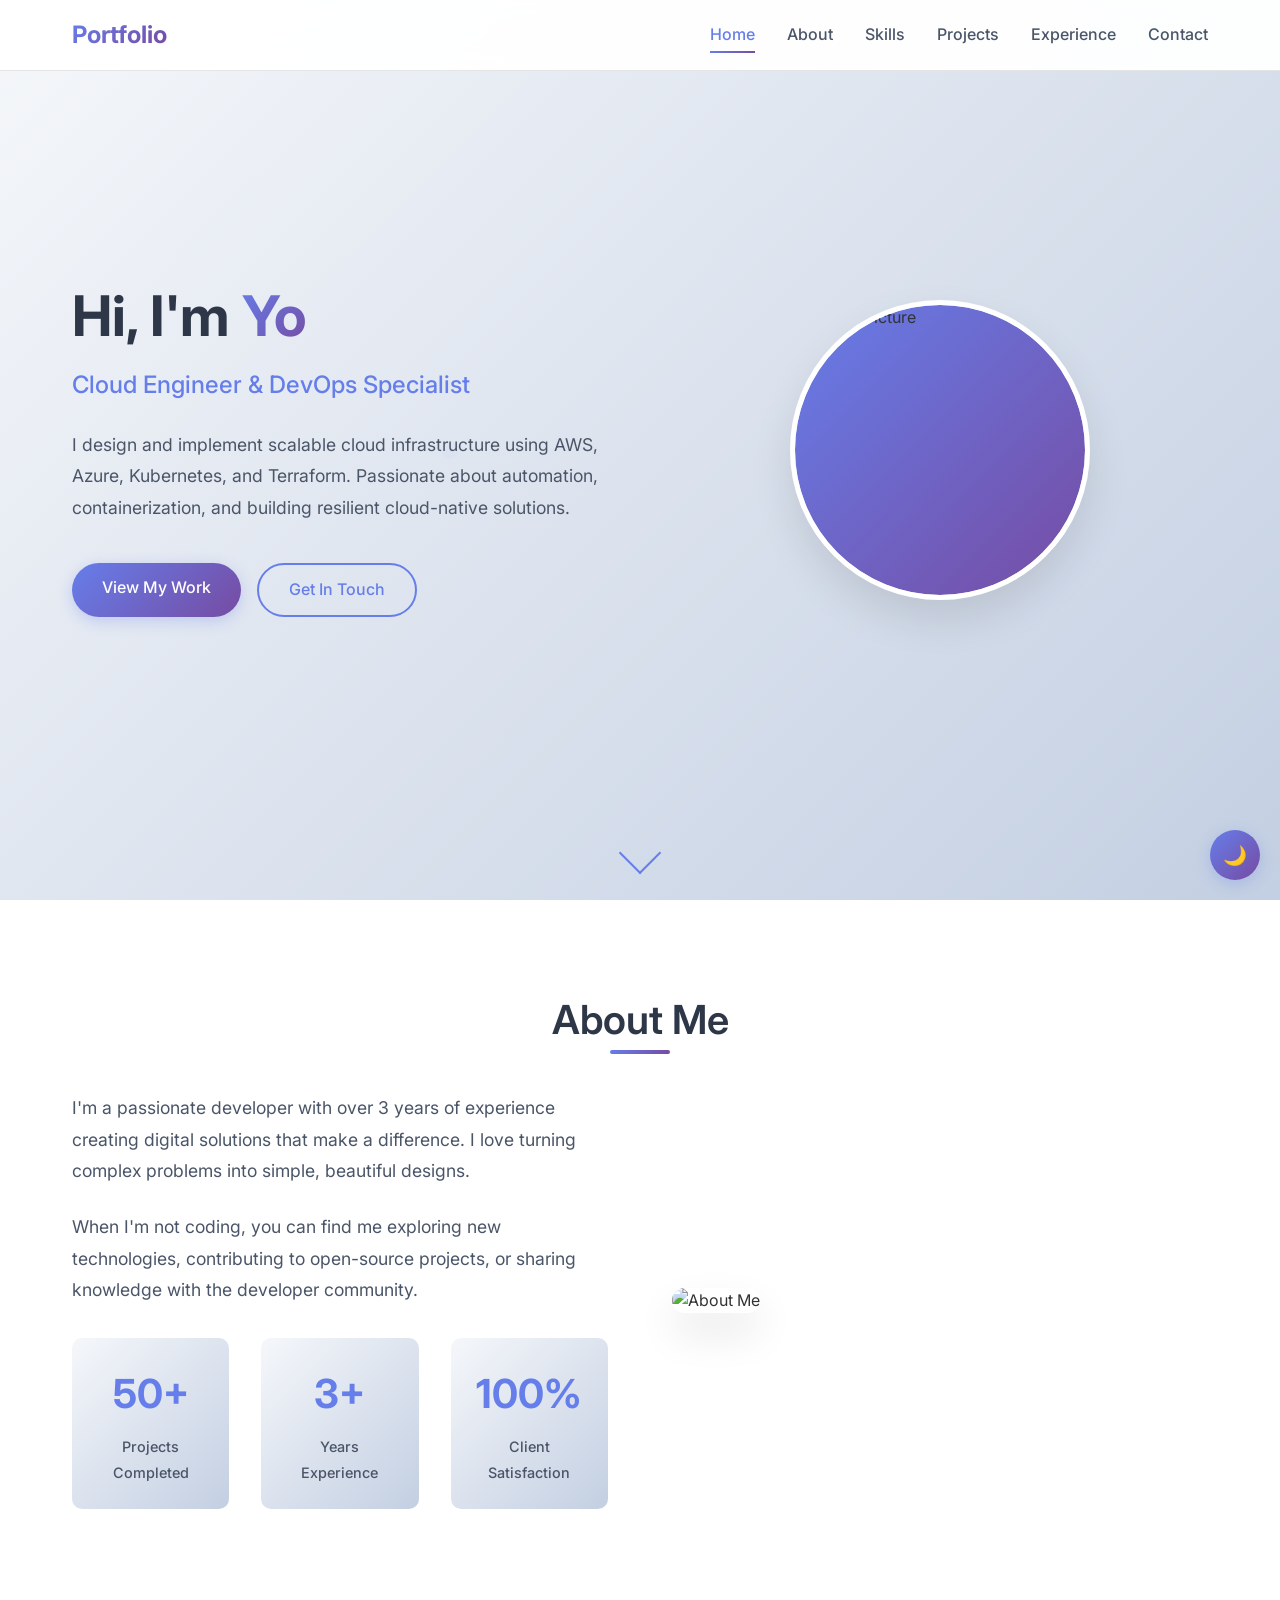
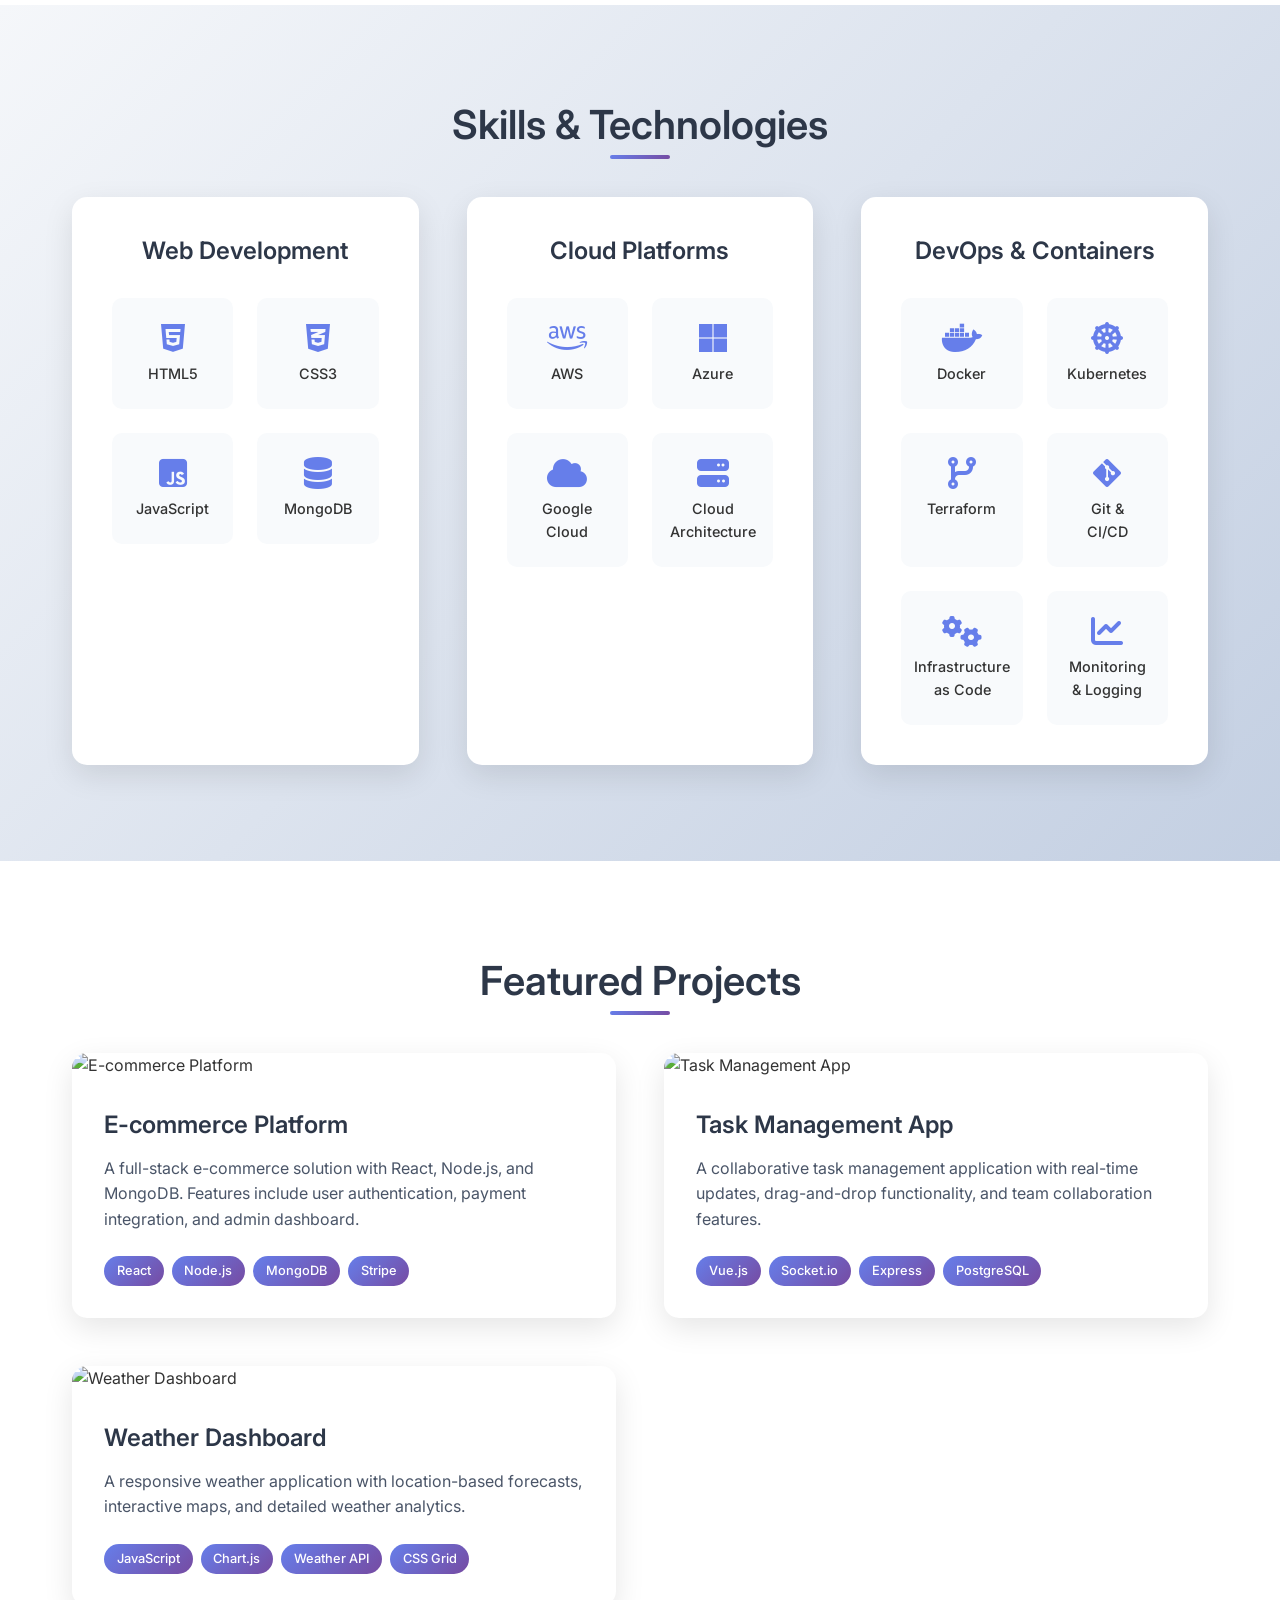
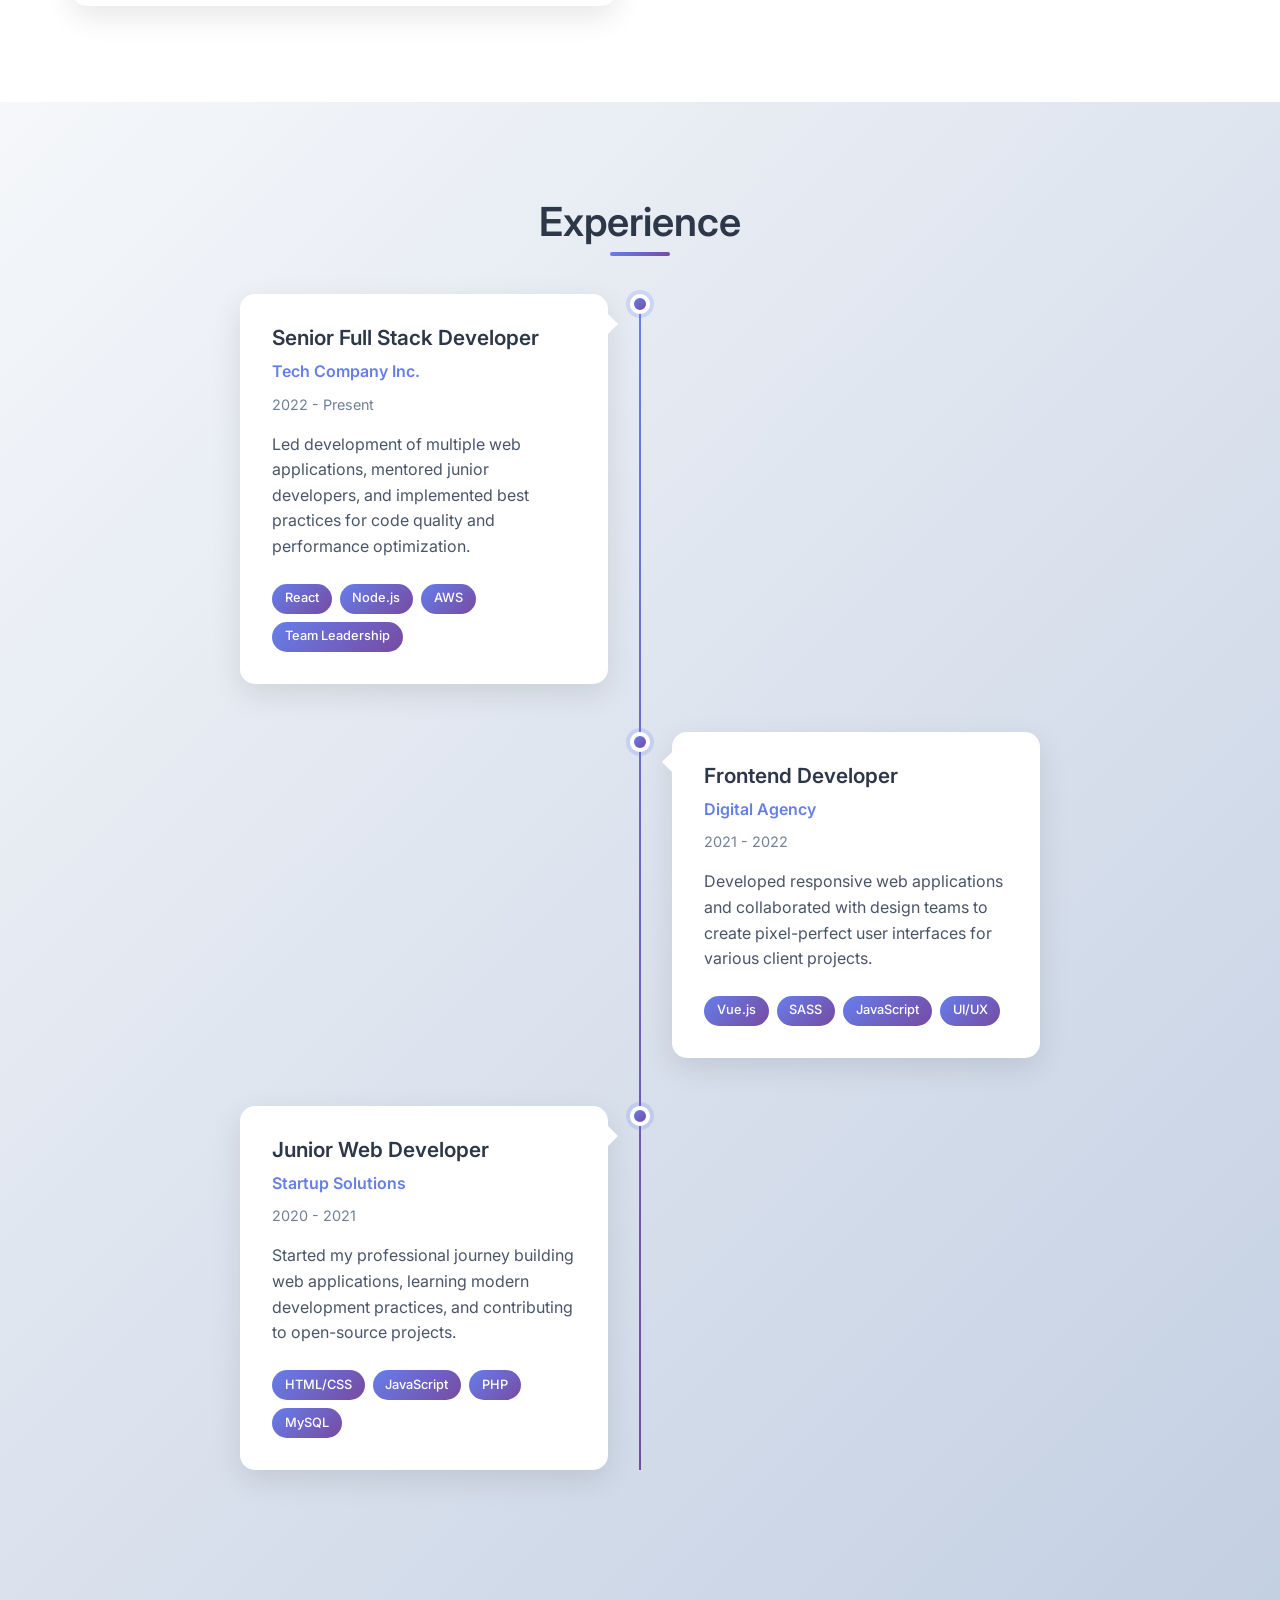
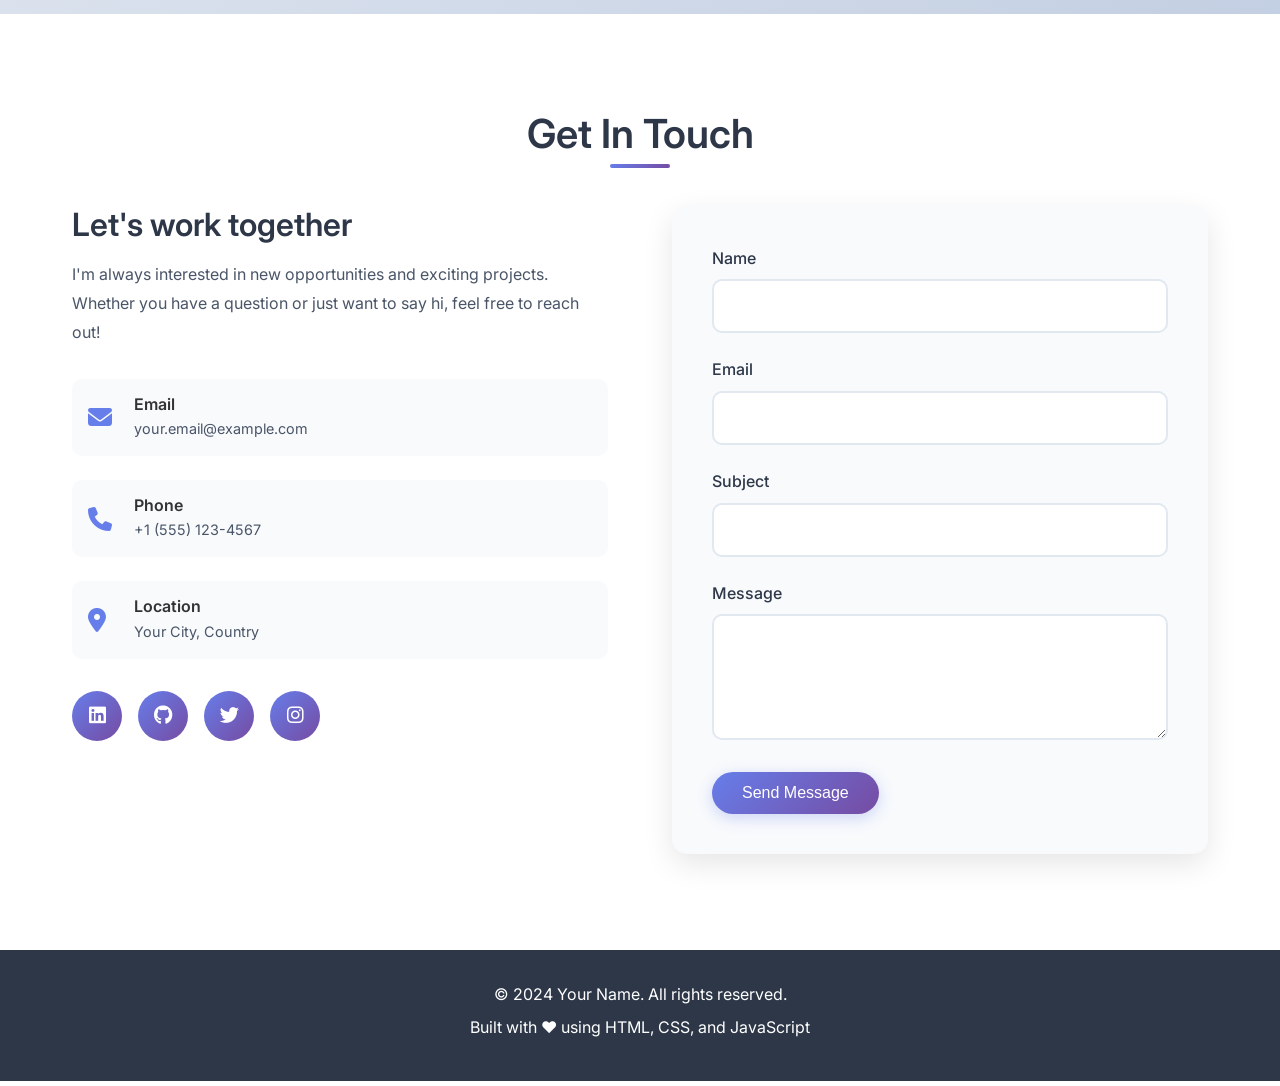
==== commit ab2a2b9a: "Checkpoint before follow-up message Co-authored-by: louay123medeni <louay123medeni@gmail.com>" ====
--- a/portfolio/index.html
+++ b/portfolio/index.html
@@ -39,10 +39,10 @@
                 <h1 class="hero-title">
                     Hi, I'm <span class="highlight">Your Name</span>
                 </h1>
-                <p class="hero-subtitle">Full Stack Developer & UI/UX Designer</p>
+                <p class="hero-subtitle">Cloud Engineer & DevOps Specialist</p>
                 <p class="hero-description">
-                    I create beautiful, functional, and user-centered digital experiences.
-                    Passionate about clean code, innovative solutions, and continuous learning.
+                    I design and implement scalable cloud infrastructure using AWS, Azure, Kubernetes, and Terraform.
+                    Passionate about automation, containerization, and building resilient cloud-native solutions.
                 </p>
                 <div class="hero-buttons">
                     <a href="#projects" class="btn btn-primary">View My Work</a>
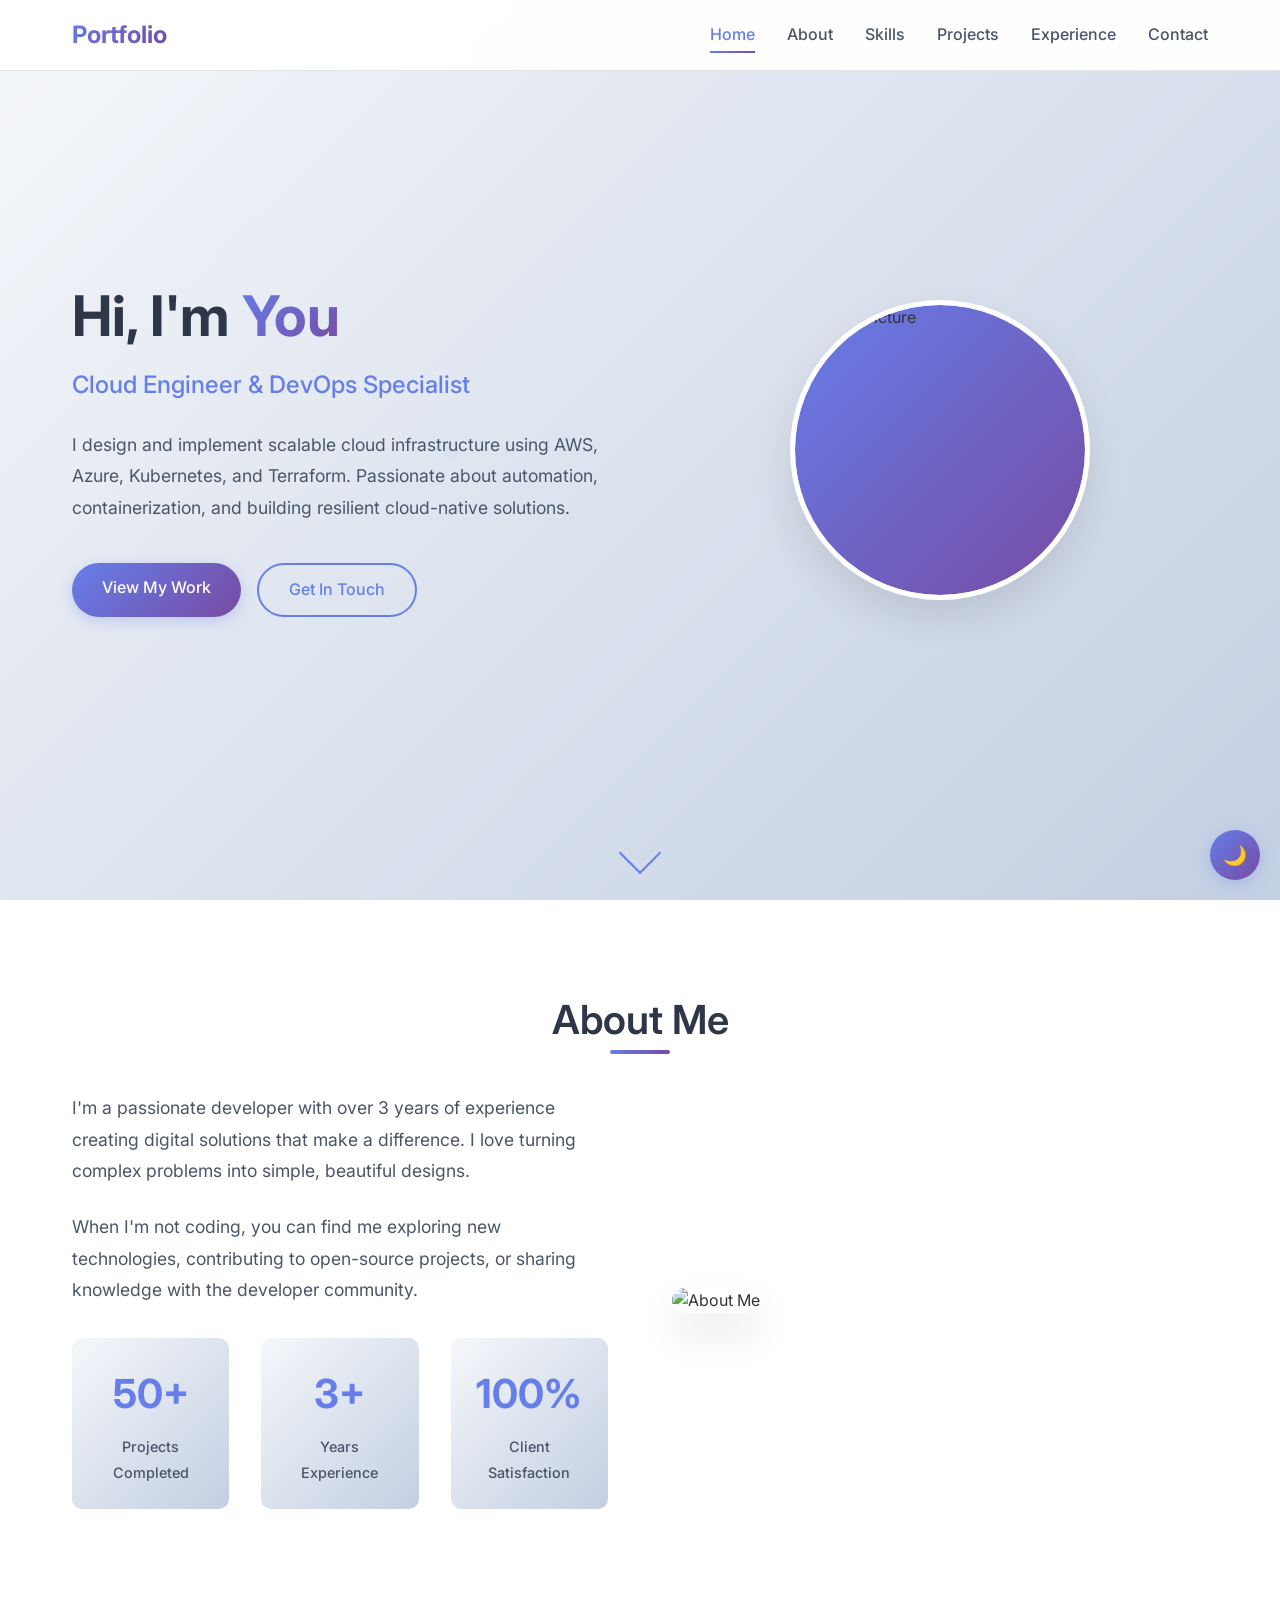
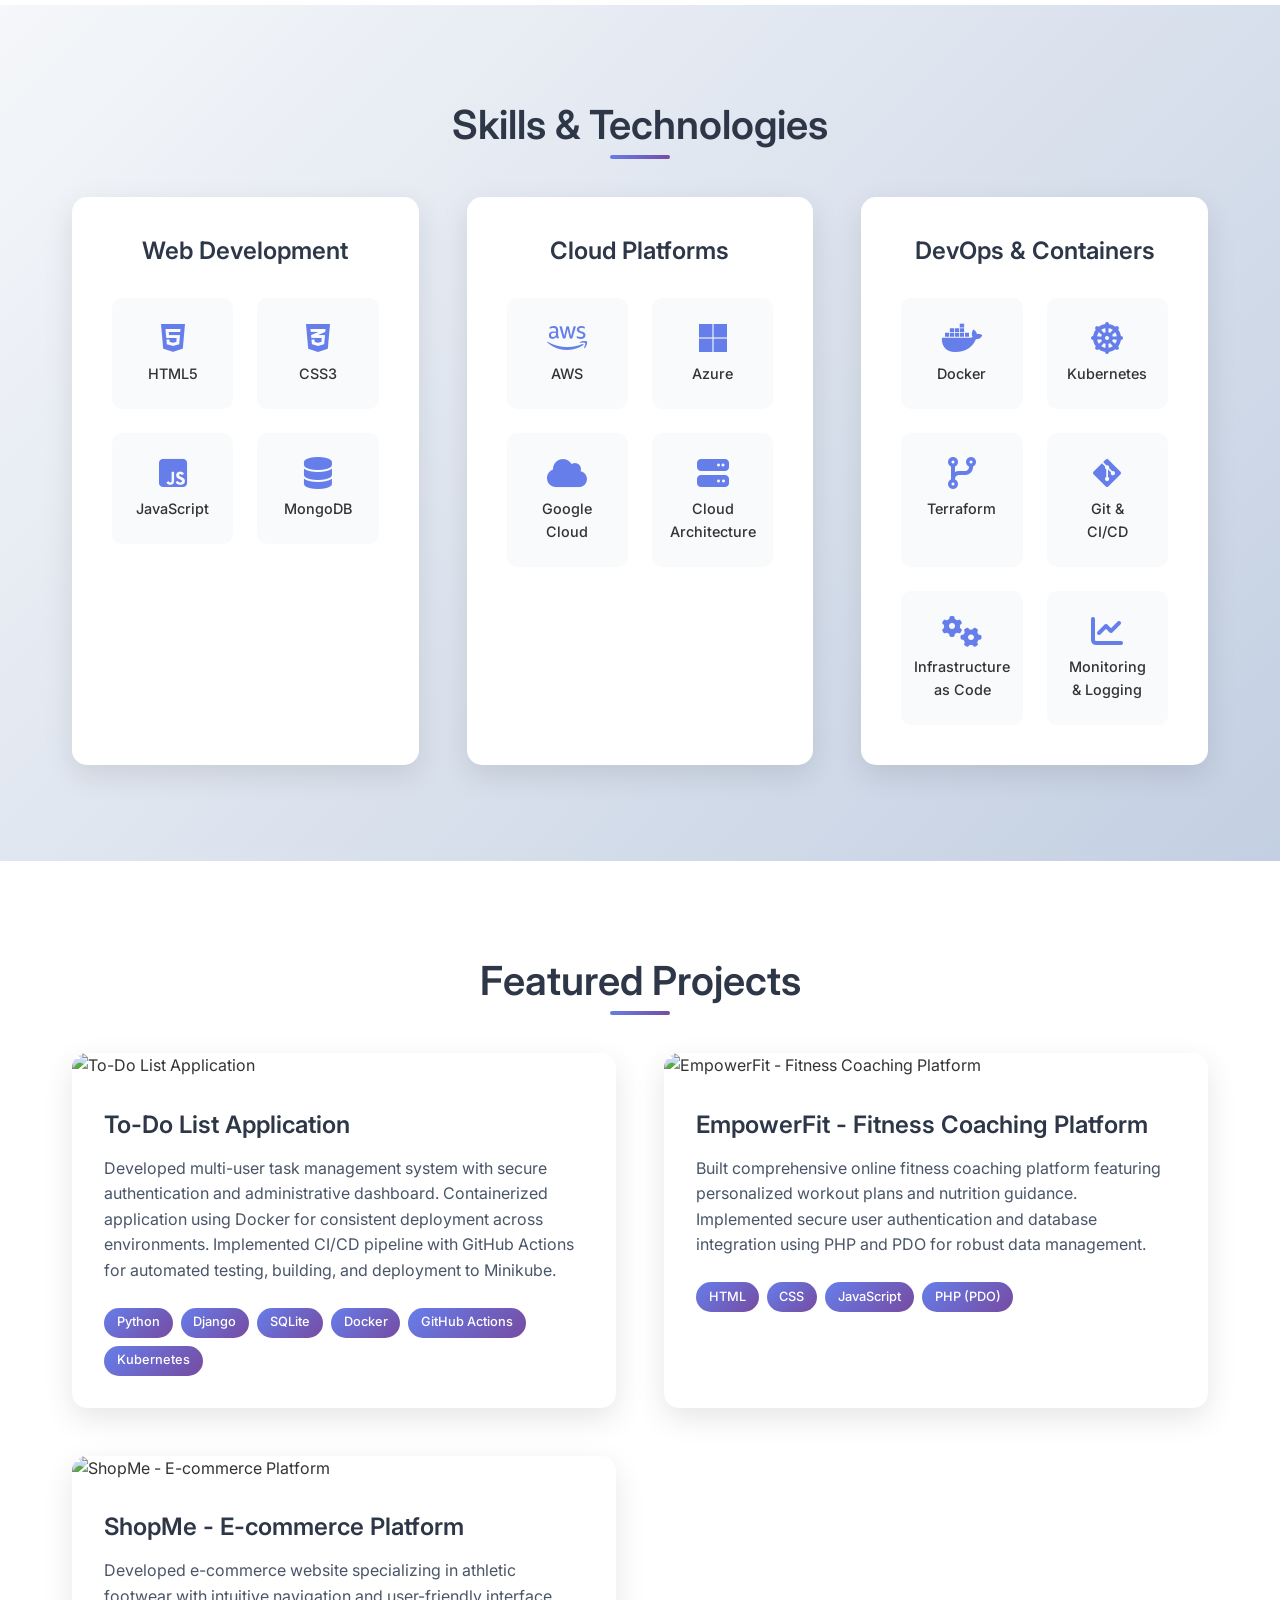
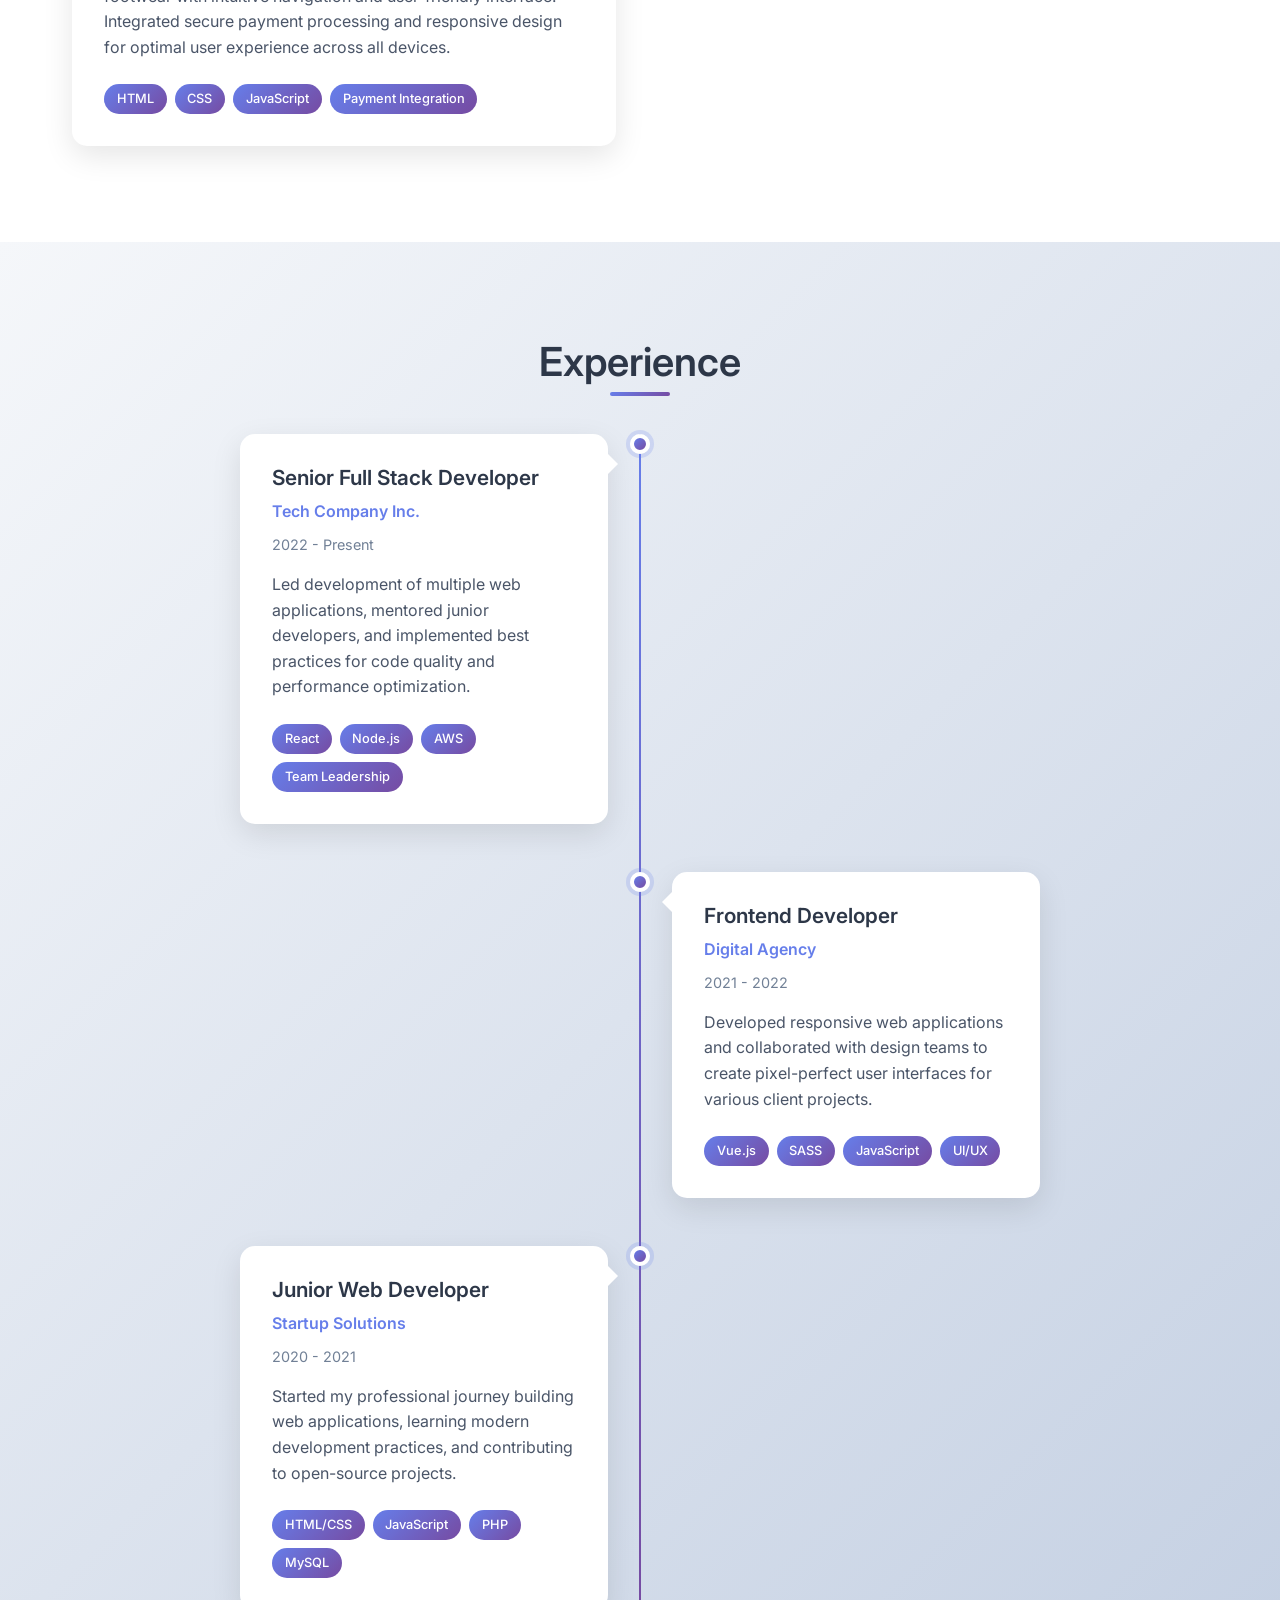
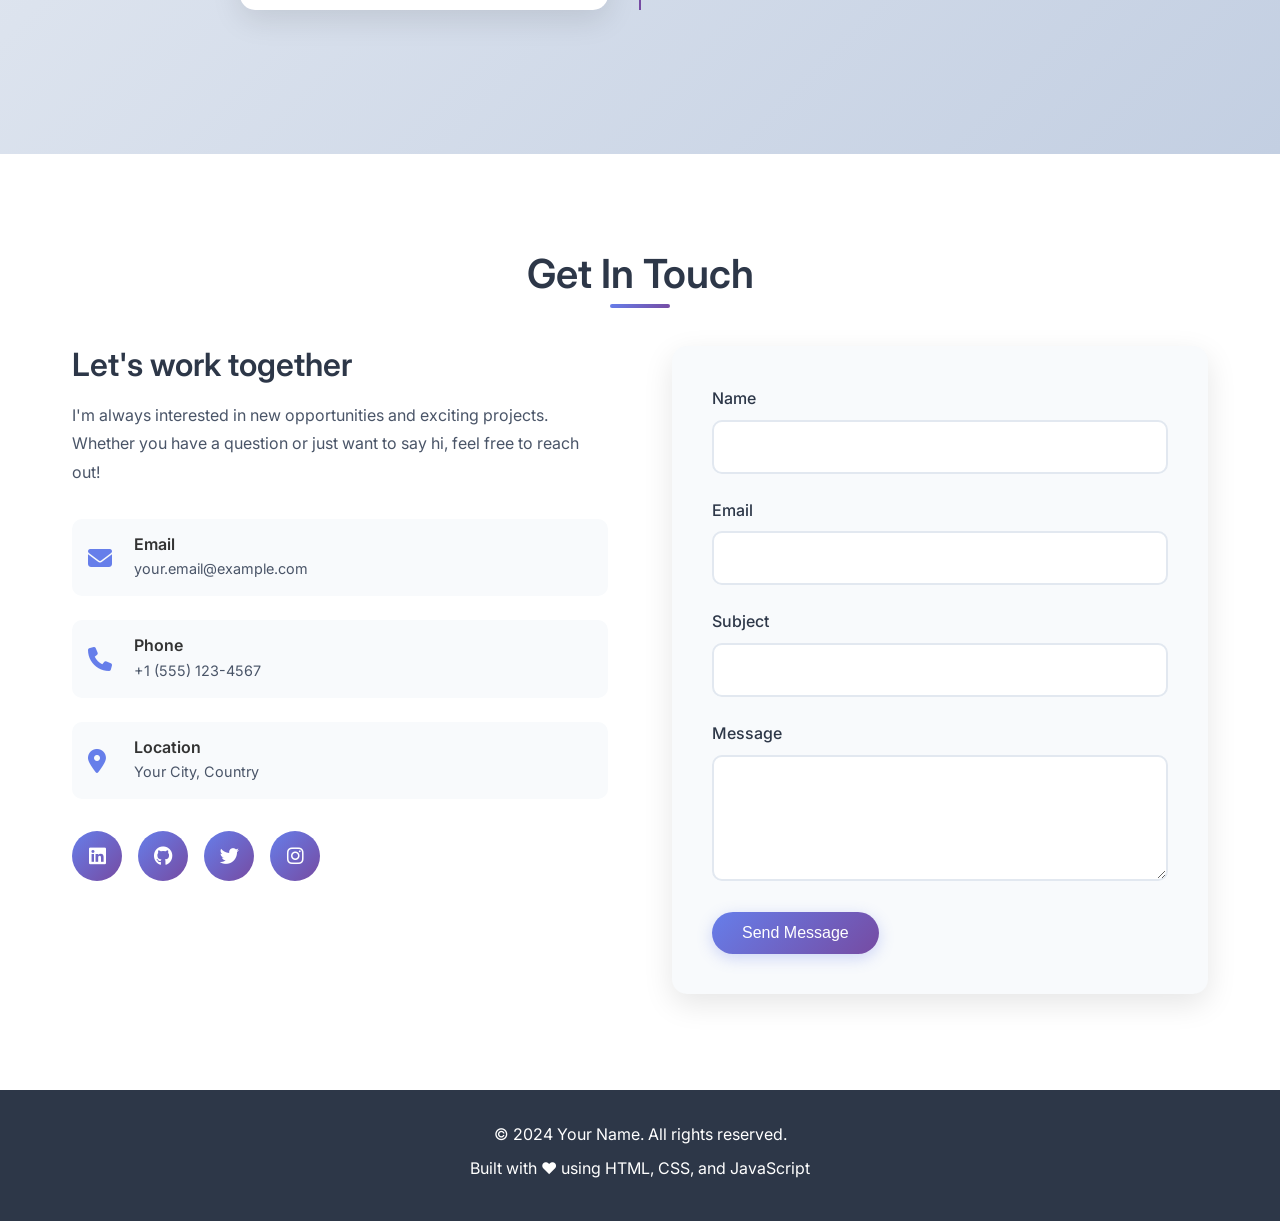
==== commit 836fbc0d: "Refactor project descriptions and technologies on portfolio page Co-authored-by: louay123medeni <lou" ====
--- a/portfolio/index.html
+++ b/portfolio/index.html
@@ -183,7 +183,7 @@
             <div class="projects-grid">
                 <div class="project-card">
                     <div class="project-image">
-                        <img src="https://via.placeholder.com/400x250/667eea/ffffff?text=Project+1" alt="E-commerce Platform">
+                        <img src="https://via.placeholder.com/400x250/667eea/ffffff?text=To-Do+App" alt="To-Do List Application">
                         <div class="project-overlay">
                             <a href="#" class="project-link" target="_blank">
                                 <i class="fas fa-external-link-alt"></i>
@@ -194,23 +194,26 @@
                         </div>
                     </div>
                     <div class="project-content">
-                        <h3 class="project-title">E-commerce Platform</h3>
+                        <h3 class="project-title">To-Do List Application</h3>
                         <p class="project-description">
-                            A full-stack e-commerce solution with React, Node.js, and MongoDB.
-                            Features include user authentication, payment integration, and admin dashboard.
+                            Developed multi-user task management system with secure authentication and administrative dashboard.
+                            Containerized application using Docker for consistent deployment across environments.
+                            Implemented CI/CD pipeline with GitHub Actions for automated testing, building, and deployment to Minikube.
                         </p>
                         <div class="project-tech">
-                            <span class="tech-tag">React</span>
-                            <span class="tech-tag">Node.js</span>
-                            <span class="tech-tag">MongoDB</span>
-                            <span class="tech-tag">Stripe</span>
+                            <span class="tech-tag">Python</span>
+                            <span class="tech-tag">Django</span>
+                            <span class="tech-tag">SQLite</span>
+                            <span class="tech-tag">Docker</span>
+                            <span class="tech-tag">GitHub Actions</span>
+                            <span class="tech-tag">Kubernetes</span>
                         </div>
                     </div>
                 </div>
 
                 <div class="project-card">
                     <div class="project-image">
-                        <img src="https://via.placeholder.com/400x250/764ba2/ffffff?text=Project+2" alt="Task Management App">
+                        <img src="https://via.placeholder.com/400x250/764ba2/ffffff?text=EmpowerFit" alt="EmpowerFit - Fitness Coaching Platform">
                         <div class="project-overlay">
                             <a href="#" class="project-link" target="_blank">
                                 <i class="fas fa-external-link-alt"></i>
@@ -221,23 +224,23 @@
                         </div>
                     </div>
                     <div class="project-content">
-                        <h3 class="project-title">Task Management App</h3>
+                        <h3 class="project-title">EmpowerFit - Fitness Coaching Platform</h3>
                         <p class="project-description">
-                            A collaborative task management application with real-time updates,
-                            drag-and-drop functionality, and team collaboration features.
+                            Built comprehensive online fitness coaching platform featuring personalized workout plans and nutrition guidance.
+                            Implemented secure user authentication and database integration using PHP and PDO for robust data management.
                         </p>
                         <div class="project-tech">
-                            <span class="tech-tag">Vue.js</span>
-                            <span class="tech-tag">Socket.io</span>
-                            <span class="tech-tag">Express</span>
-                            <span class="tech-tag">PostgreSQL</span>
+                            <span class="tech-tag">HTML</span>
+                            <span class="tech-tag">CSS</span>
+                            <span class="tech-tag">JavaScript</span>
+                            <span class="tech-tag">PHP (PDO)</span>
                         </div>
                     </div>
                 </div>
 
                 <div class="project-card">
                     <div class="project-image">
-                        <img src="https://via.placeholder.com/400x250/f093fb/ffffff?text=Project+3" alt="Weather Dashboard">
+                        <img src="https://via.placeholder.com/400x250/f093fb/ffffff?text=ShopMe" alt="ShopMe - E-commerce Platform">
                         <div class="project-overlay">
                             <a href="#" class="project-link" target="_blank">
                                 <i class="fas fa-external-link-alt"></i>
@@ -248,16 +251,16 @@
                         </div>
                     </div>
                     <div class="project-content">
-                        <h3 class="project-title">Weather Dashboard</h3>
+                        <h3 class="project-title">ShopMe - E-commerce Platform</h3>
                         <p class="project-description">
-                            A responsive weather application with location-based forecasts,
-                            interactive maps, and detailed weather analytics.
+                            Developed e-commerce website specializing in athletic footwear with intuitive navigation and user-friendly interface.
+                            Integrated secure payment processing and responsive design for optimal user experience across all devices.
                         </p>
                         <div class="project-tech">
+                            <span class="tech-tag">HTML</span>
+                            <span class="tech-tag">CSS</span>
                             <span class="tech-tag">JavaScript</span>
-                            <span class="tech-tag">Chart.js</span>
-                            <span class="tech-tag">Weather API</span>
-                            <span class="tech-tag">CSS Grid</span>
+                            <span class="tech-tag">Payment Integration</span>
                         </div>
                     </div>
                 </div>
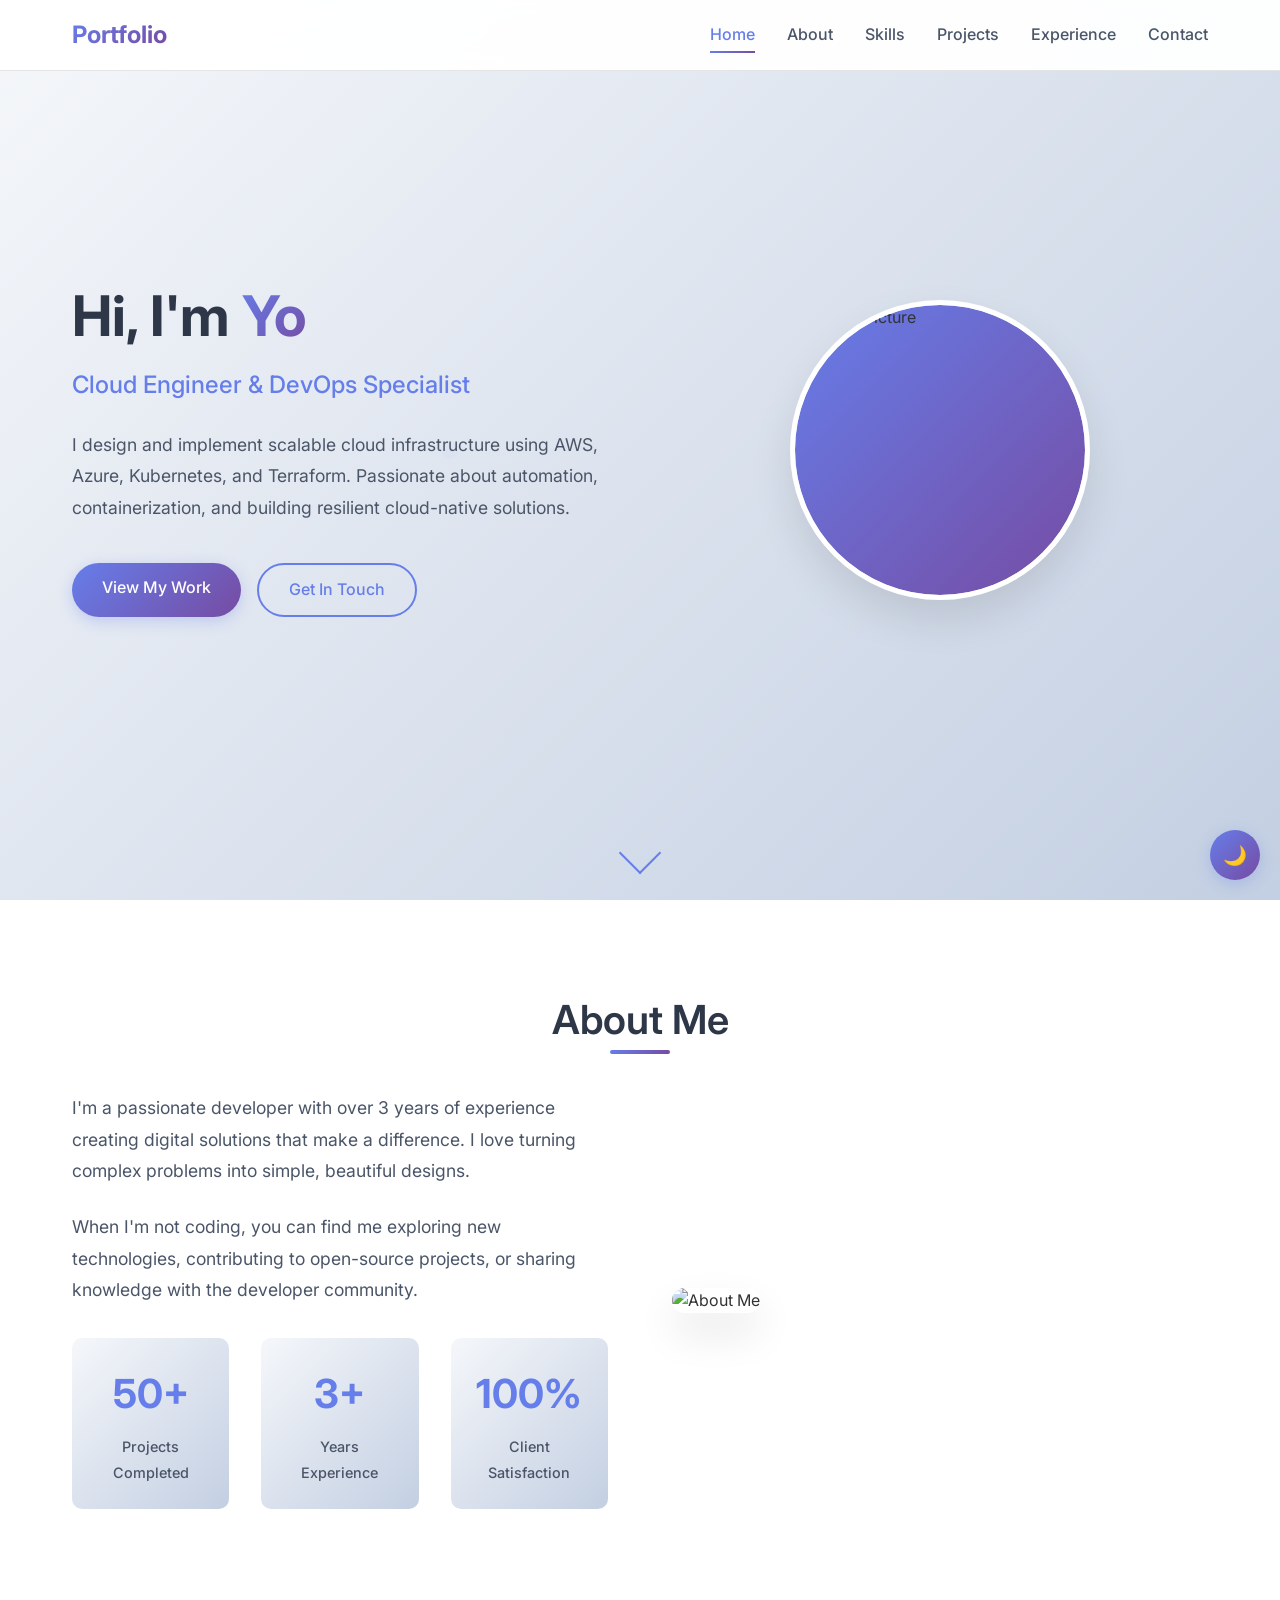
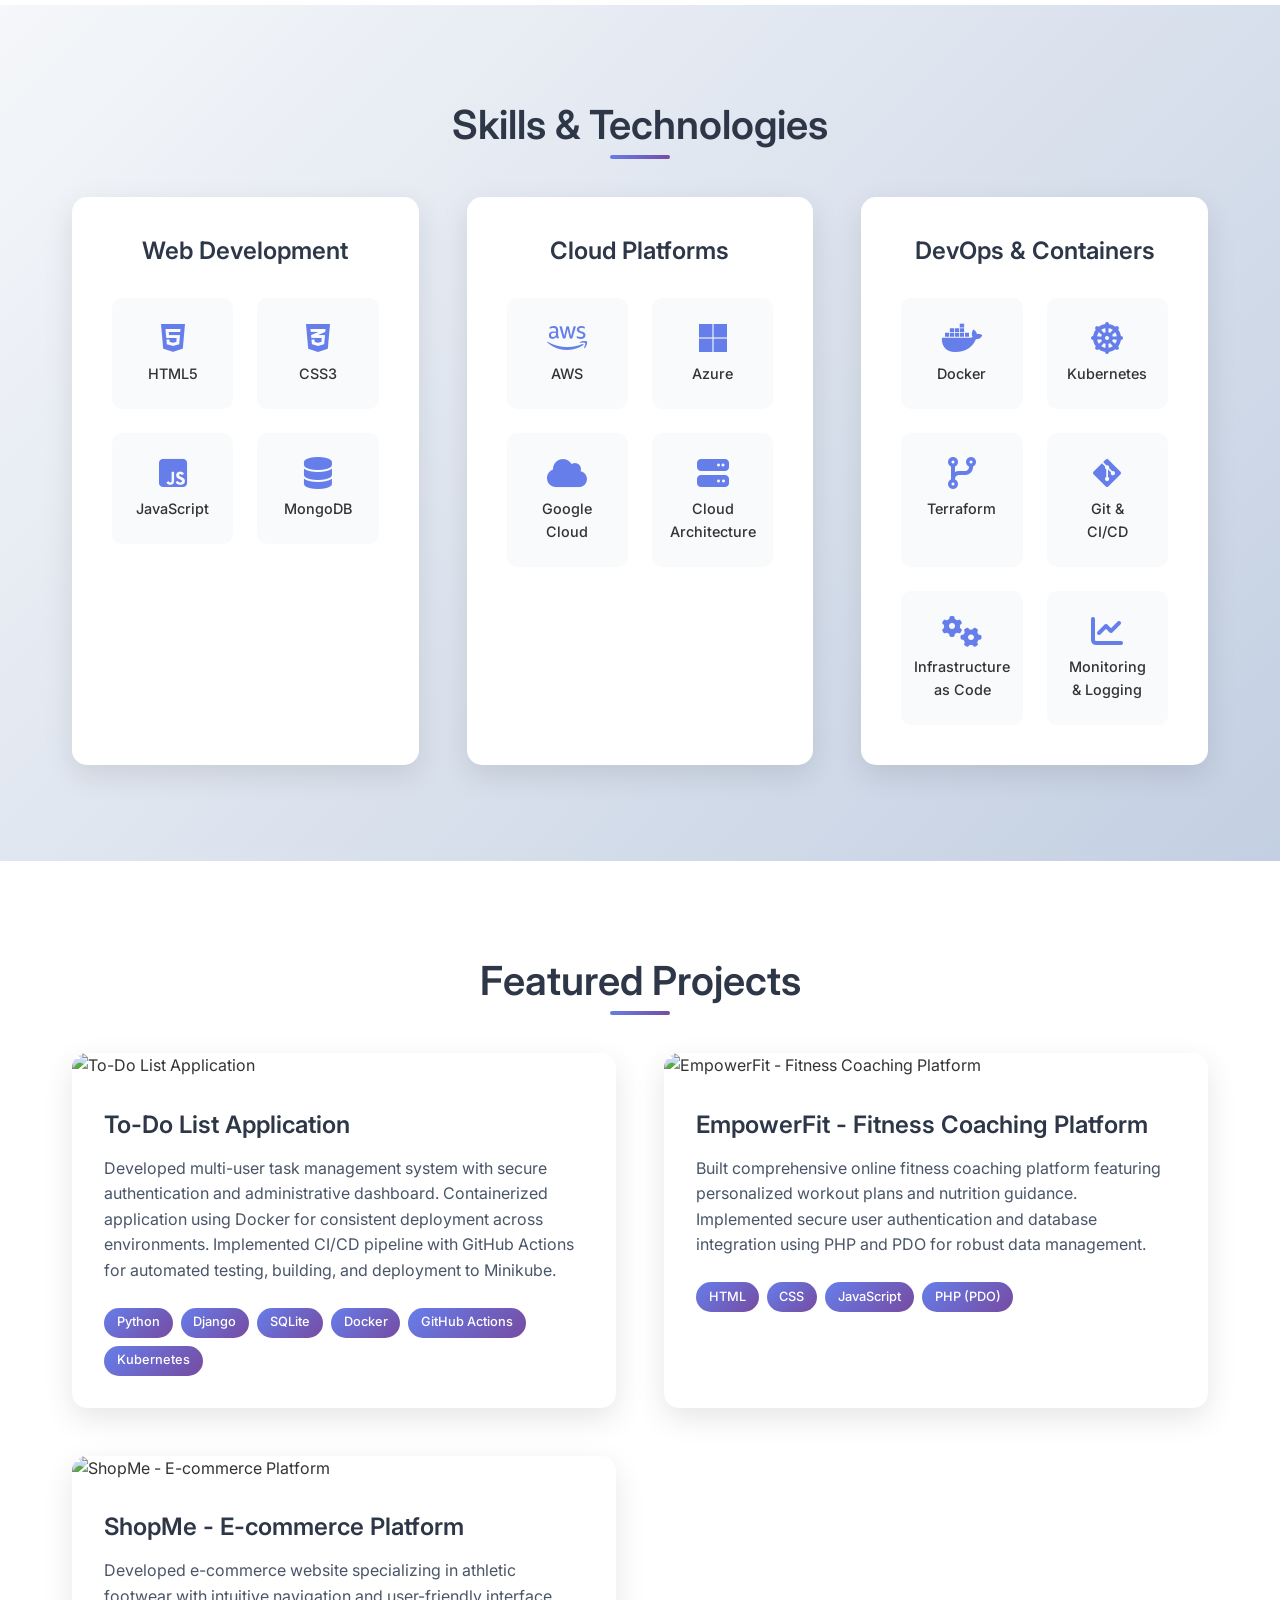
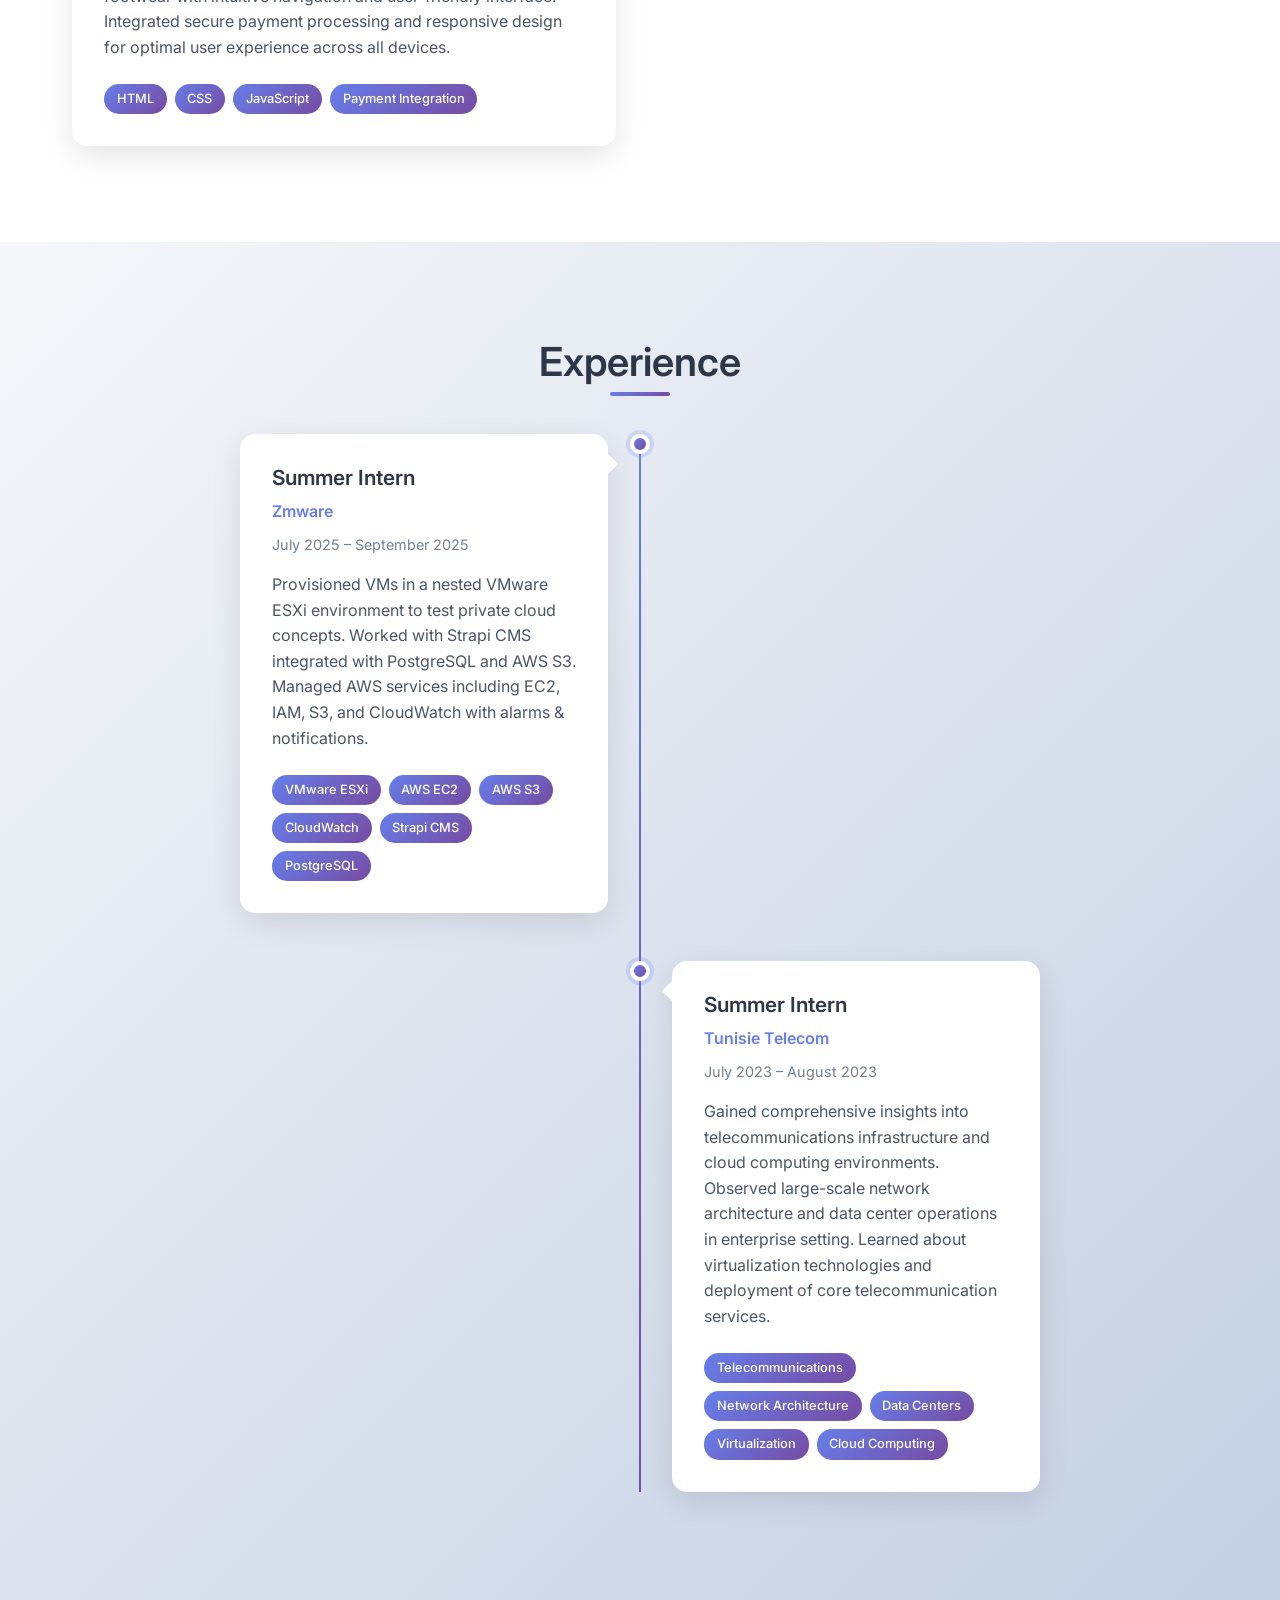
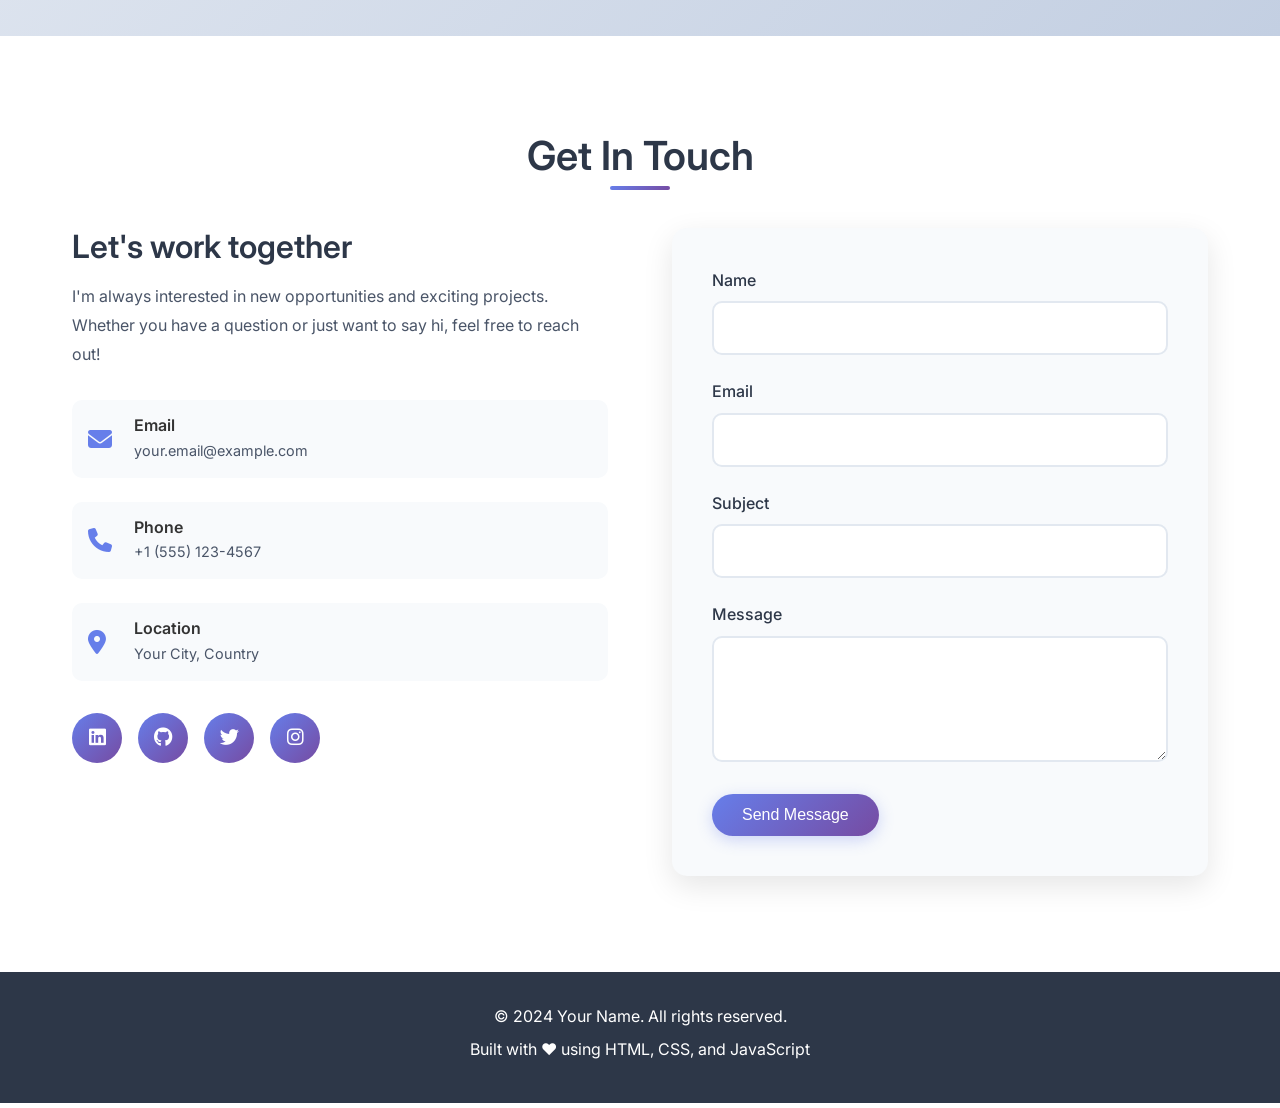
==== commit 79d9bd5d: "Update resume with new internship experiences Co-authored-by: louay123medeni <louay123medeni@gmail.c" ====
--- a/portfolio/index.html
+++ b/portfolio/index.html
@@ -276,18 +276,21 @@
                 <div class="timeline-item">
                     <div class="timeline-dot"></div>
                     <div class="timeline-content">
-                        <h3 class="timeline-title">Senior Full Stack Developer</h3>
-                        <p class="timeline-company">Tech Company Inc.</p>
-                        <p class="timeline-period">2022 - Present</p>
+                        <h3 class="timeline-title">Summer Intern</h3>
+                        <p class="timeline-company">Zmware</p>
+                        <p class="timeline-period">July 2025 – September 2025</p>
                         <p class="timeline-description">
-                            Led development of multiple web applications, mentored junior developers,
-                            and implemented best practices for code quality and performance optimization.
+                            Provisioned VMs in a nested VMware ESXi environment to test private cloud concepts.
+                            Worked with Strapi CMS integrated with PostgreSQL and AWS S3.
+                            Managed AWS services including EC2, IAM, S3, and CloudWatch with alarms & notifications.
                         </p>
                         <div class="timeline-skills">
-                            <span class="skill-badge">React</span>
-                            <span class="skill-badge">Node.js</span>
-                            <span class="skill-badge">AWS</span>
-                            <span class="skill-badge">Team Leadership</span>
+                            <span class="skill-badge">VMware ESXi</span>
+                            <span class="skill-badge">AWS EC2</span>
+                            <span class="skill-badge">AWS S3</span>
+                            <span class="skill-badge">CloudWatch</span>
+                            <span class="skill-badge">Strapi CMS</span>
+                            <span class="skill-badge">PostgreSQL</span>
                         </div>
                     </div>
                 </div>
@@ -295,37 +298,20 @@
                 <div class="timeline-item">
                     <div class="timeline-dot"></div>
                     <div class="timeline-content">
-                        <h3 class="timeline-title">Frontend Developer</h3>
-                        <p class="timeline-company">Digital Agency</p>
-                        <p class="timeline-period">2021 - 2022</p>
+                        <h3 class="timeline-title">Summer Intern</h3>
+                        <p class="timeline-company">Tunisie Telecom</p>
+                        <p class="timeline-period">July 2023 – August 2023</p>
                         <p class="timeline-description">
-                            Developed responsive web applications and collaborated with design teams
-                            to create pixel-perfect user interfaces for various client projects.
+                            Gained comprehensive insights into telecommunications infrastructure and cloud computing environments.
+                            Observed large-scale network architecture and data center operations in enterprise setting.
+                            Learned about virtualization technologies and deployment of core telecommunication services.
                         </p>
                         <div class="timeline-skills">
-                            <span class="skill-badge">Vue.js</span>
-                            <span class="skill-badge">SASS</span>
-                            <span class="skill-badge">JavaScript</span>
-                            <span class="skill-badge">UI/UX</span>
-                        </div>
-                    </div>
-                </div>
-
-                <div class="timeline-item">
-                    <div class="timeline-dot"></div>
-                    <div class="timeline-content">
-                        <h3 class="timeline-title">Junior Web Developer</h3>
-                        <p class="timeline-company">Startup Solutions</p>
-                        <p class="timeline-period">2020 - 2021</p>
-                        <p class="timeline-description">
-                            Started my professional journey building web applications,
-                            learning modern development practices, and contributing to open-source projects.
-                        </p>
-                        <div class="timeline-skills">
-                            <span class="skill-badge">HTML/CSS</span>
-                            <span class="skill-badge">JavaScript</span>
-                            <span class="skill-badge">PHP</span>
-                            <span class="skill-badge">MySQL</span>
+                            <span class="skill-badge">Telecommunications</span>
+                            <span class="skill-badge">Network Architecture</span>
+                            <span class="skill-badge">Data Centers</span>
+                            <span class="skill-badge">Virtualization</span>
+                            <span class="skill-badge">Cloud Computing</span>
                         </div>
                     </div>
                 </div>
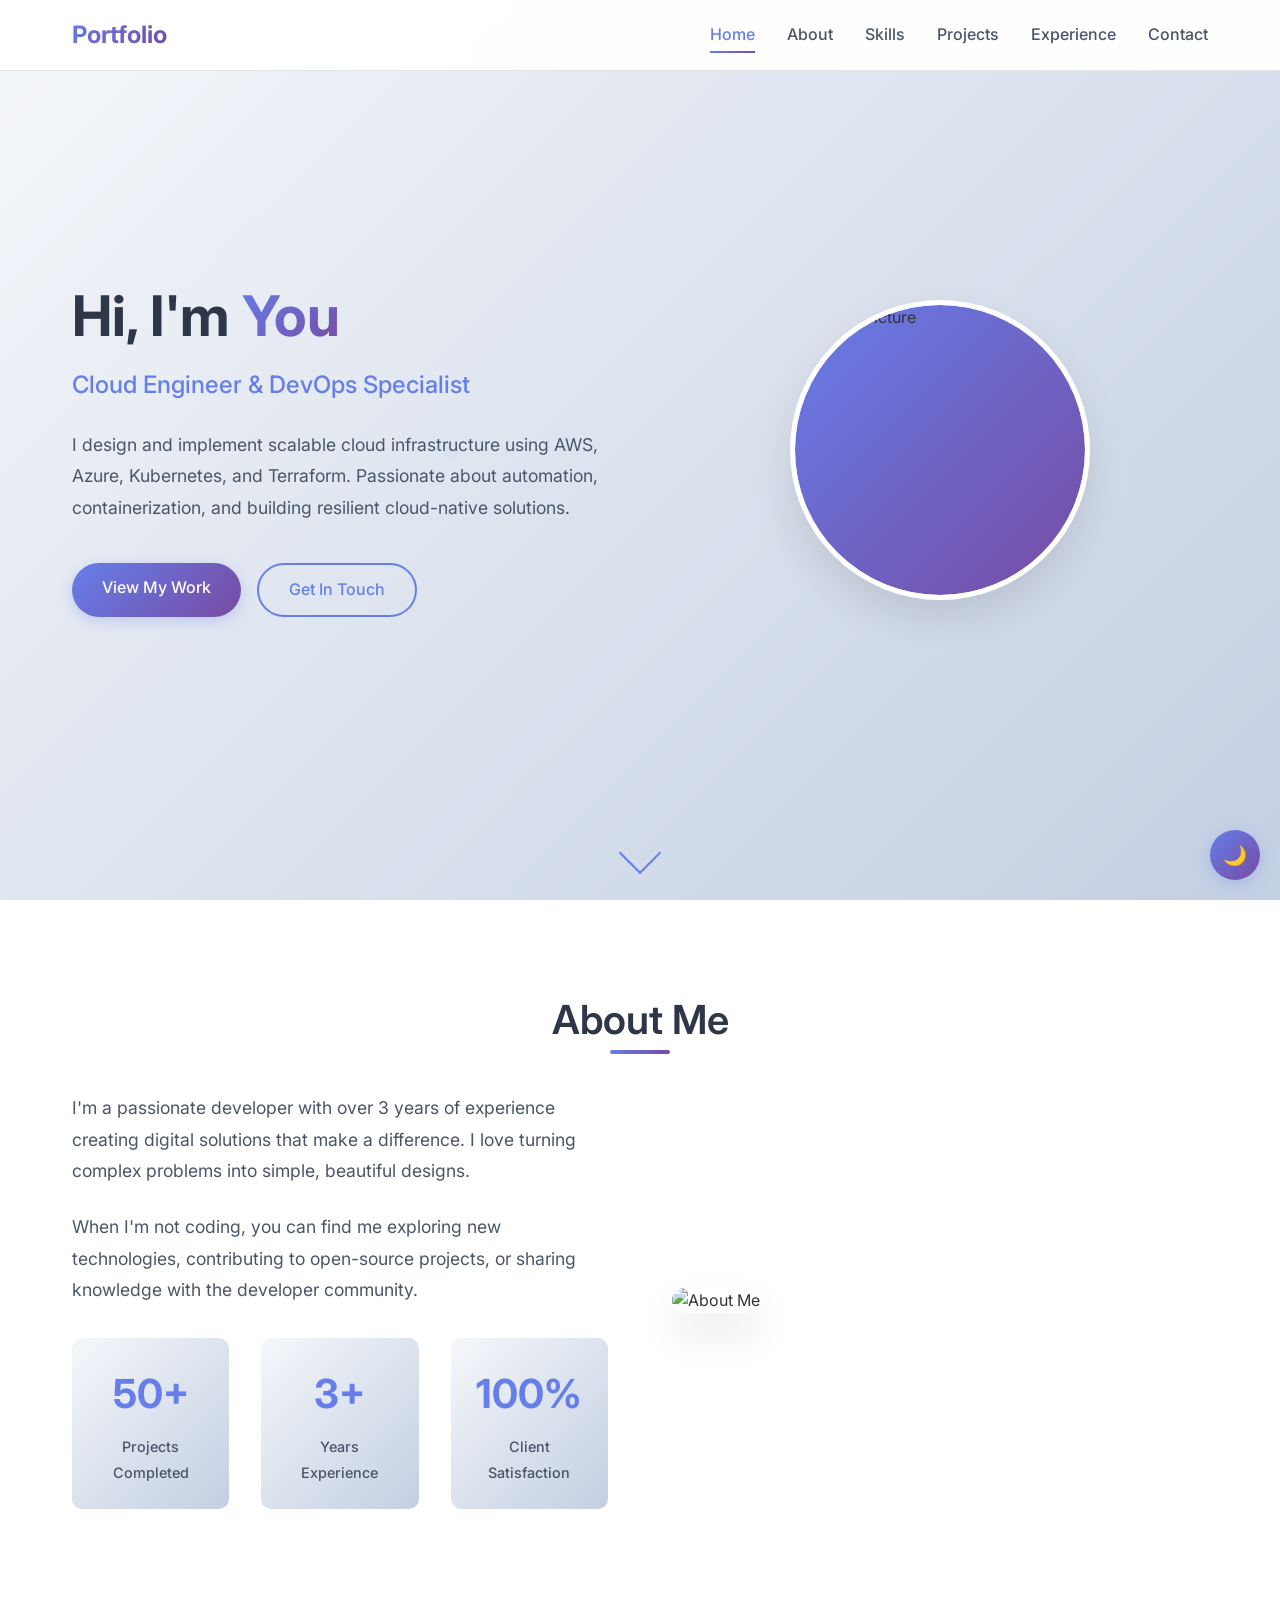
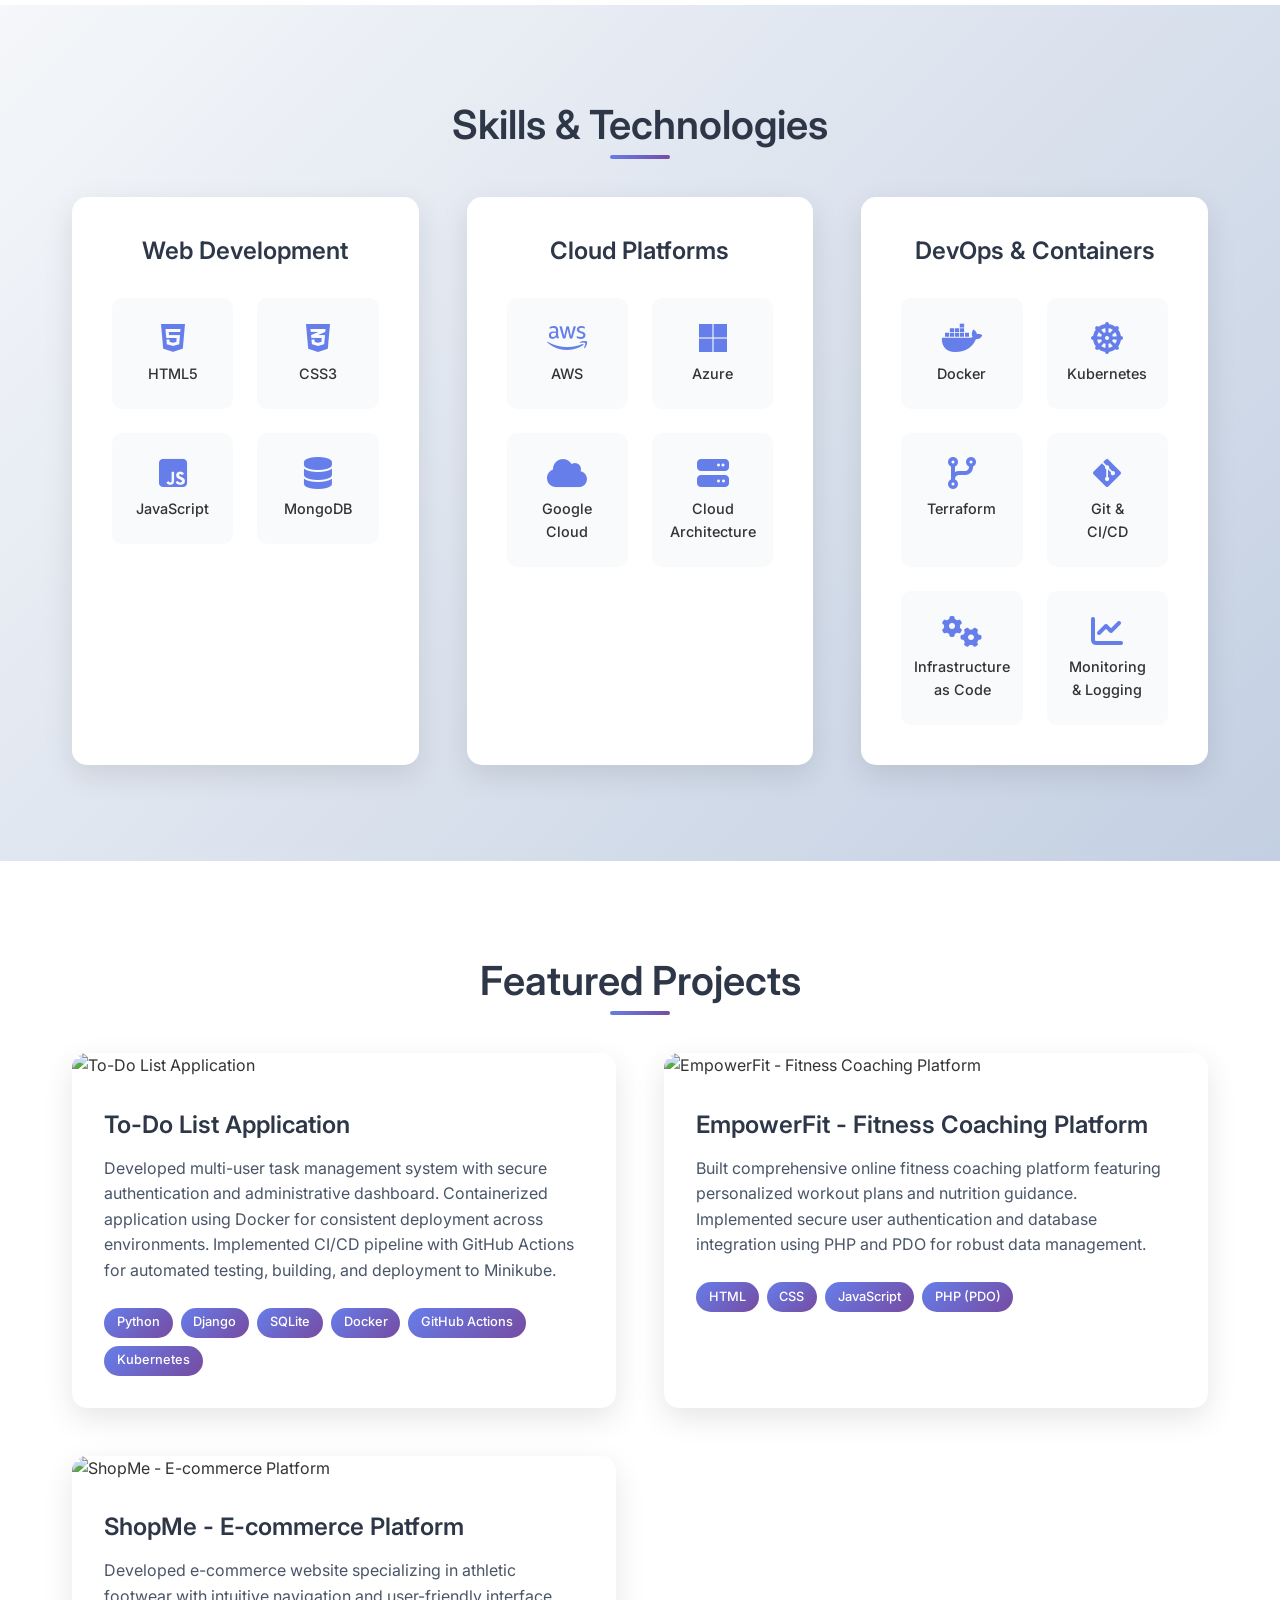
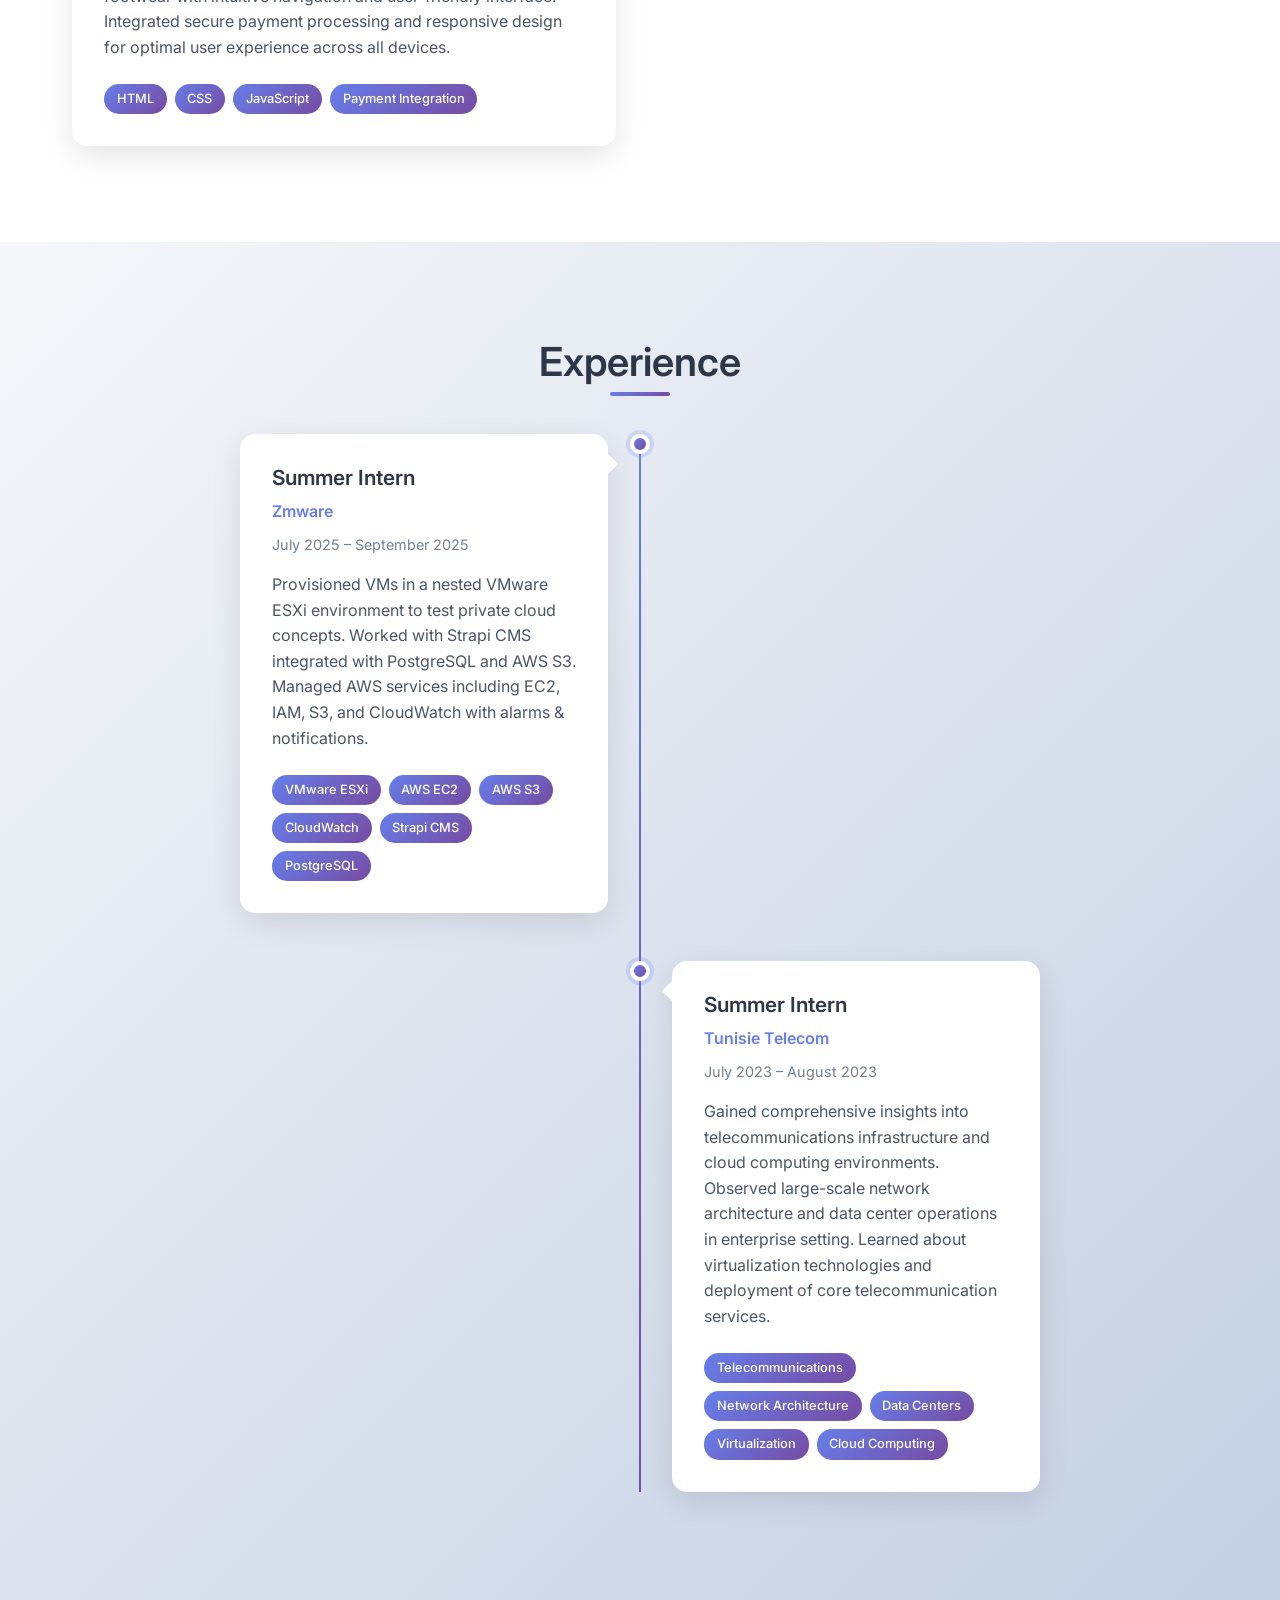
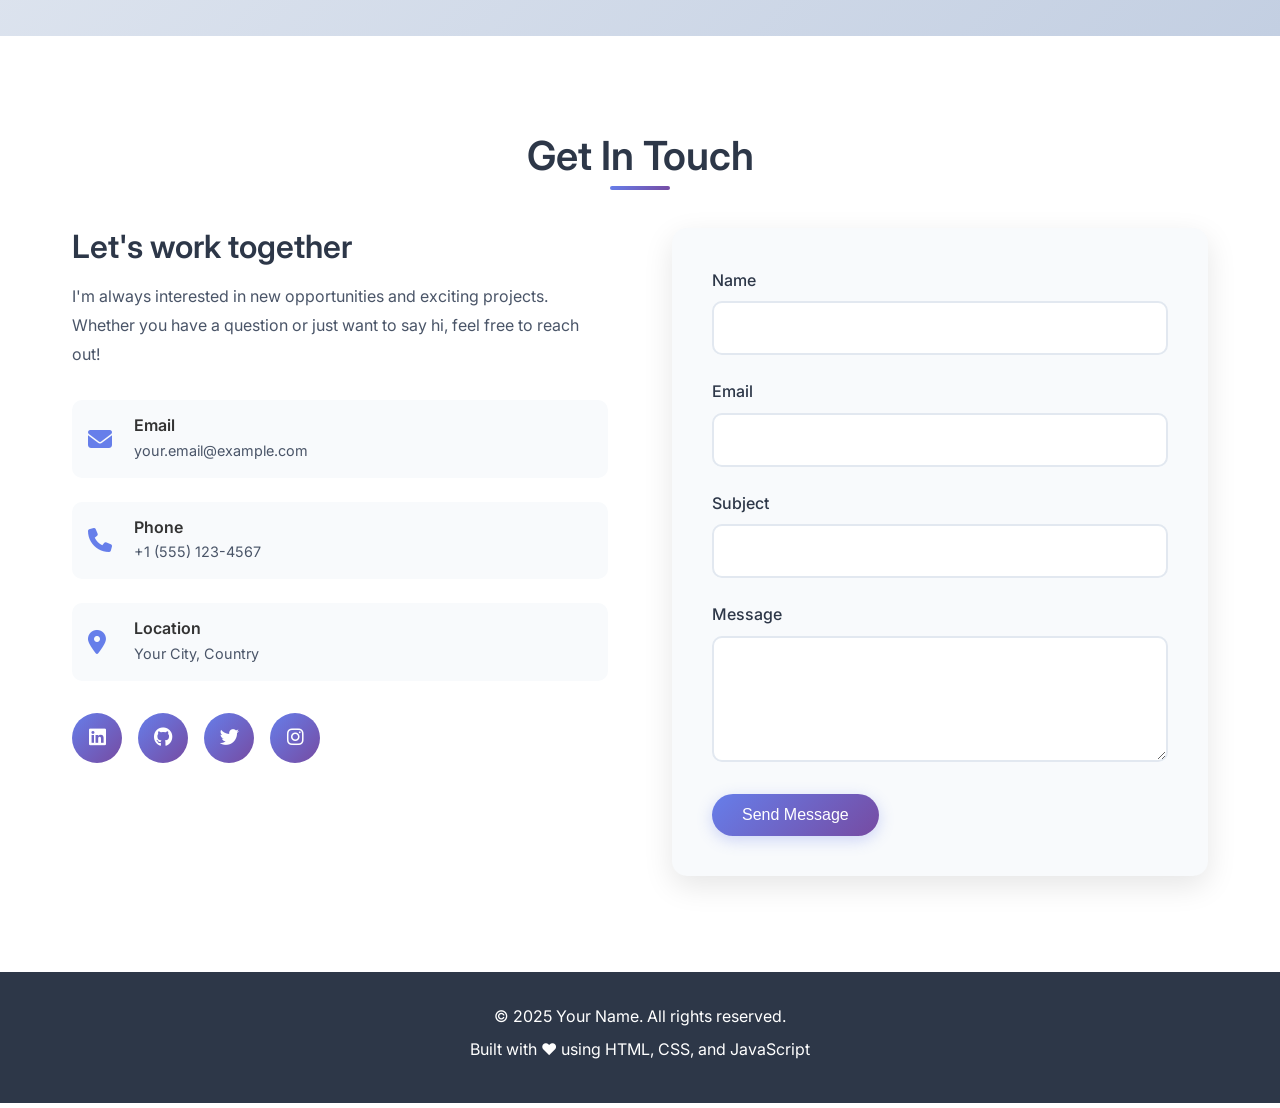
==== commit 3873fe95: "Update copyright year to 2025 Co-authored-by: louay123medeni <louay123medeni@gmail.com>" ====
--- a/portfolio/index.html
+++ b/portfolio/index.html
@@ -395,7 +395,7 @@
     <footer class="footer">
         <div class="container">
             <div class="footer-content">
-                <p>&copy; 2024 Your Name. All rights reserved.</p>
+                <p>&copy; 2025 Your Name. All rights reserved.</p>
                 <p>Built with ❤️ using HTML, CSS, and JavaScript</p>
             </div>
         </div>
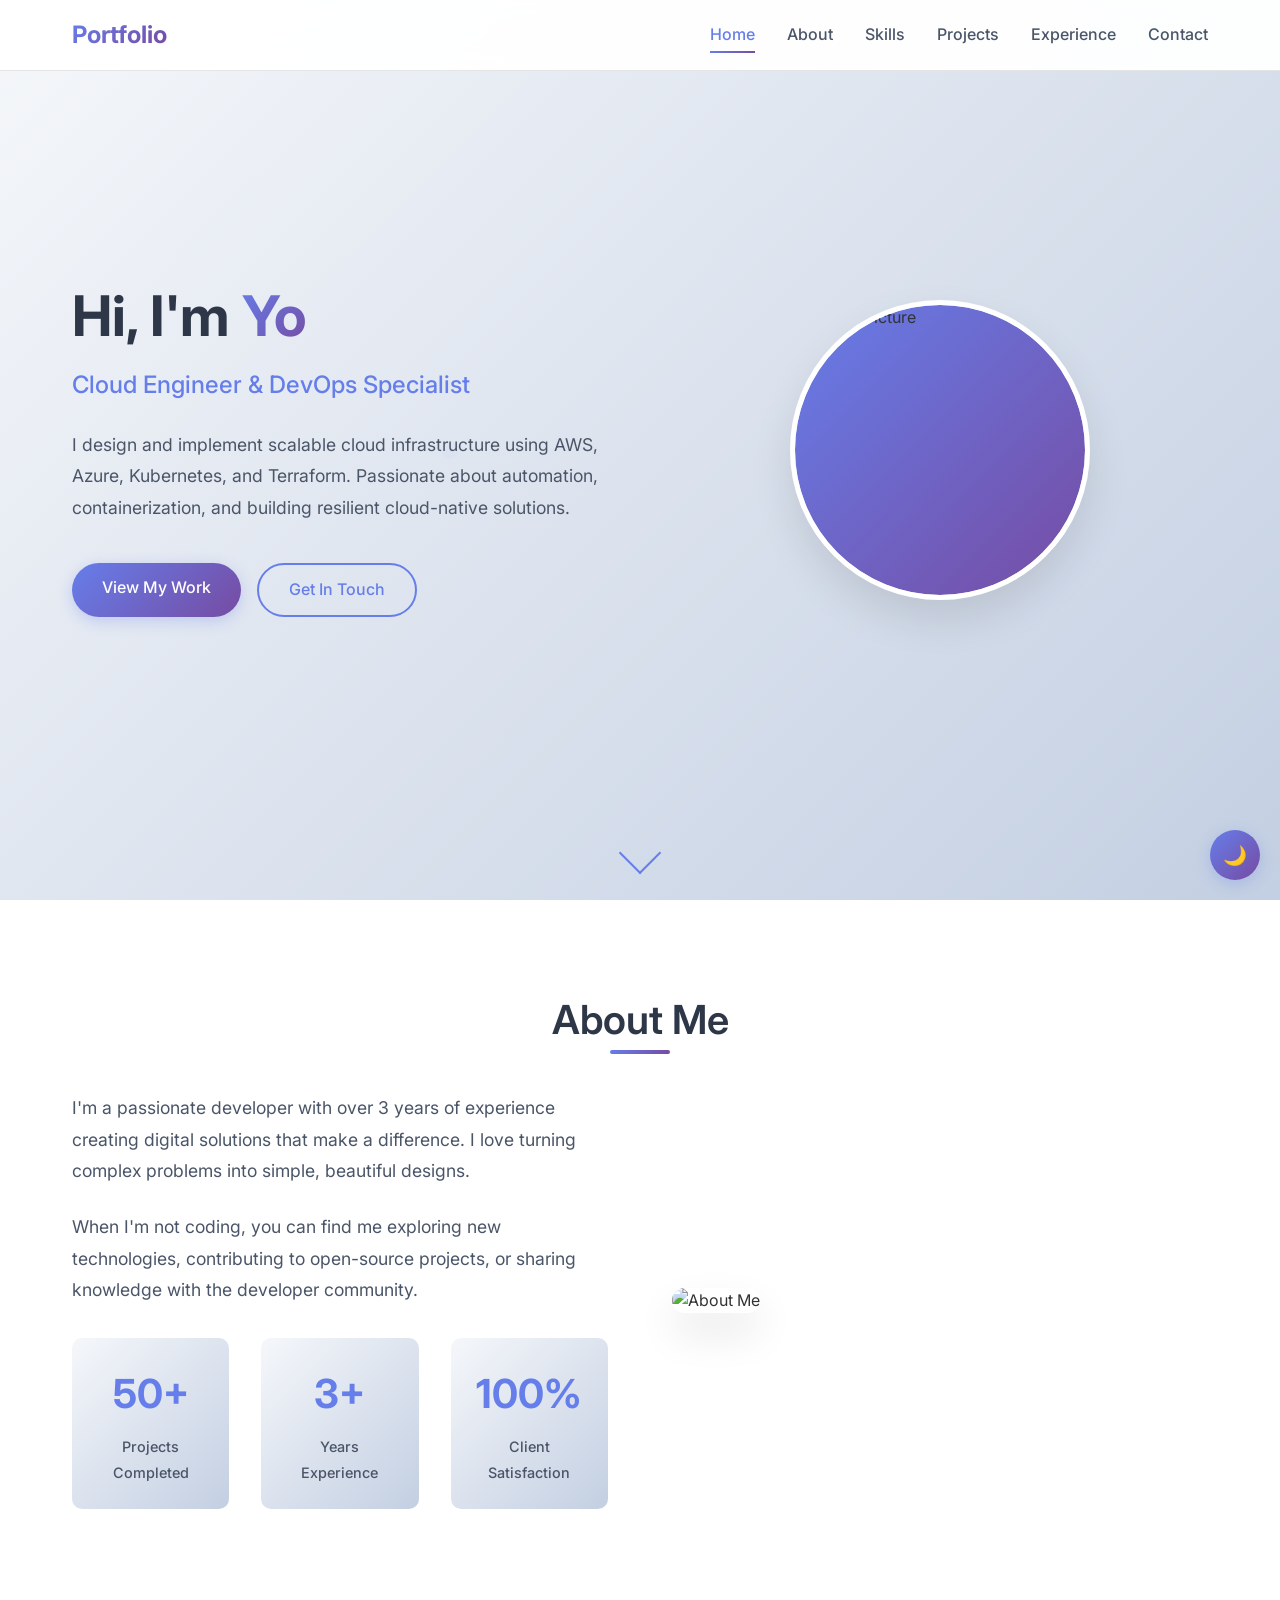
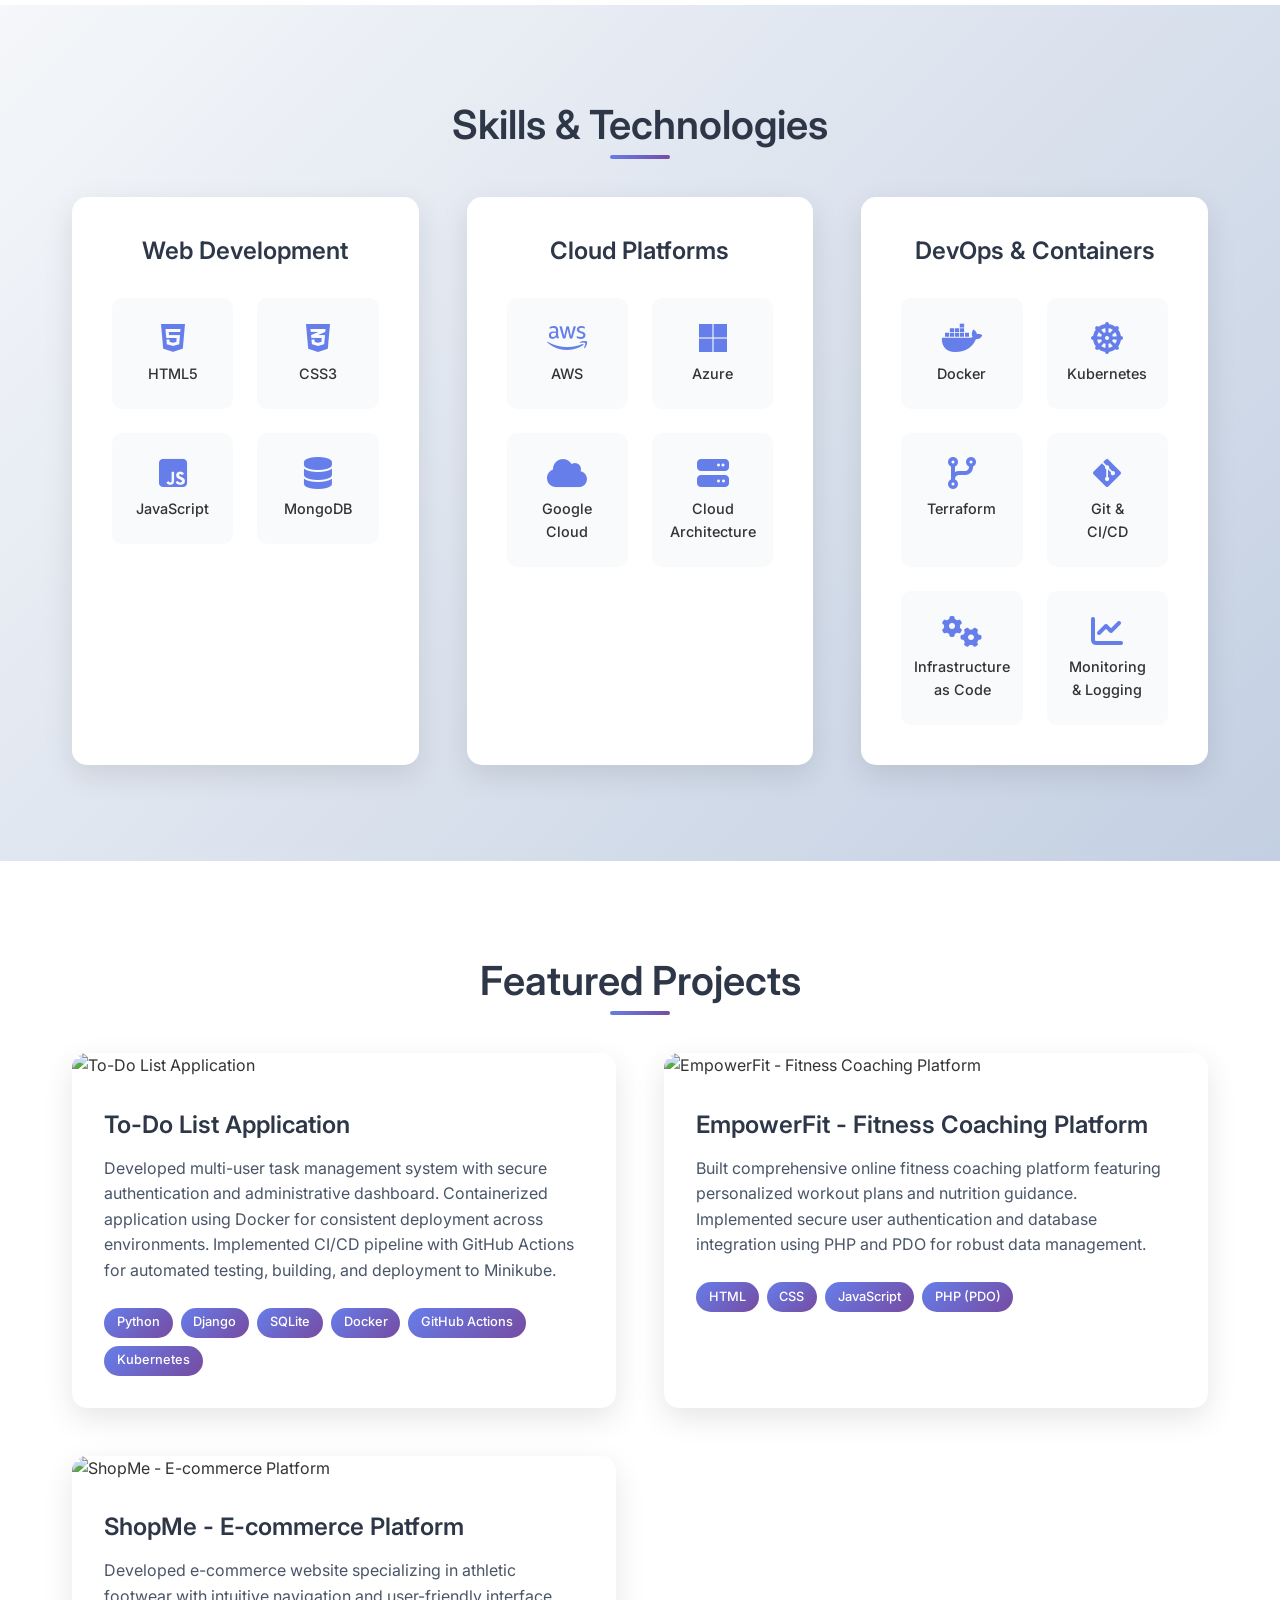
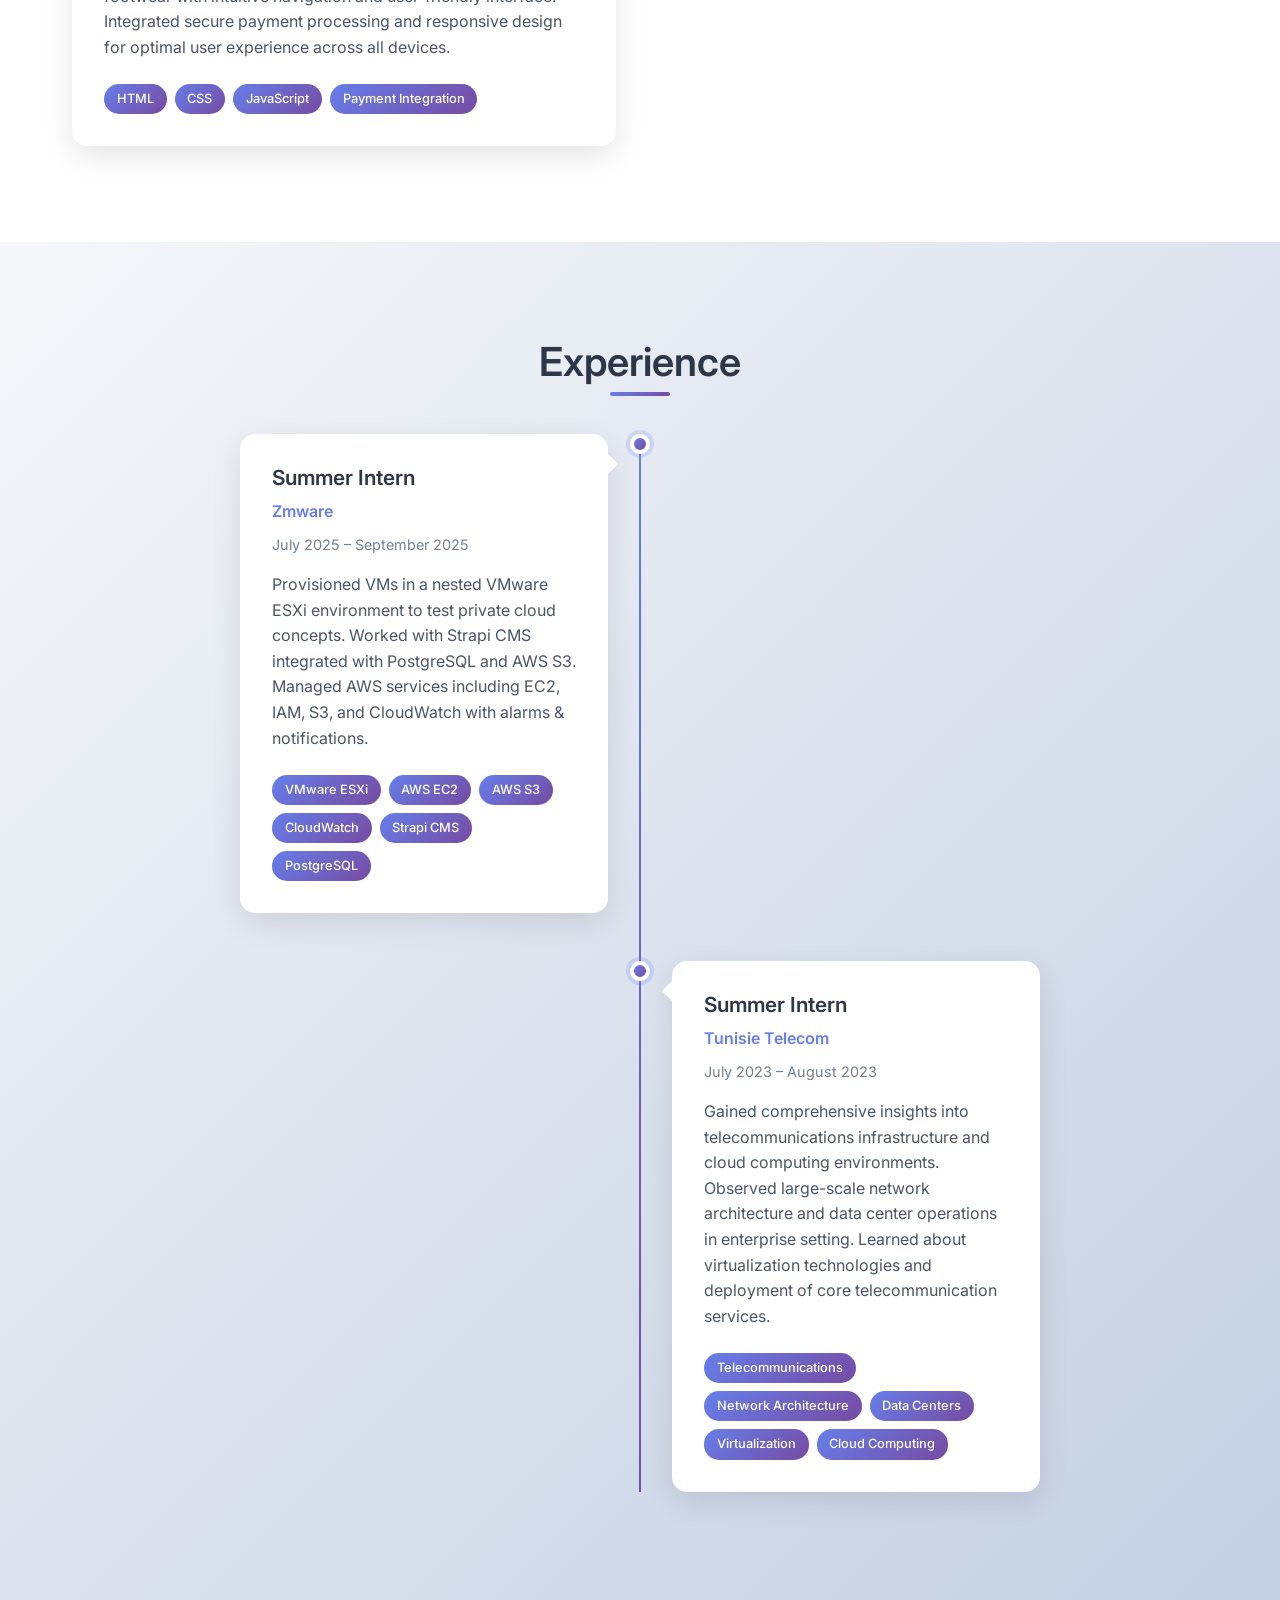
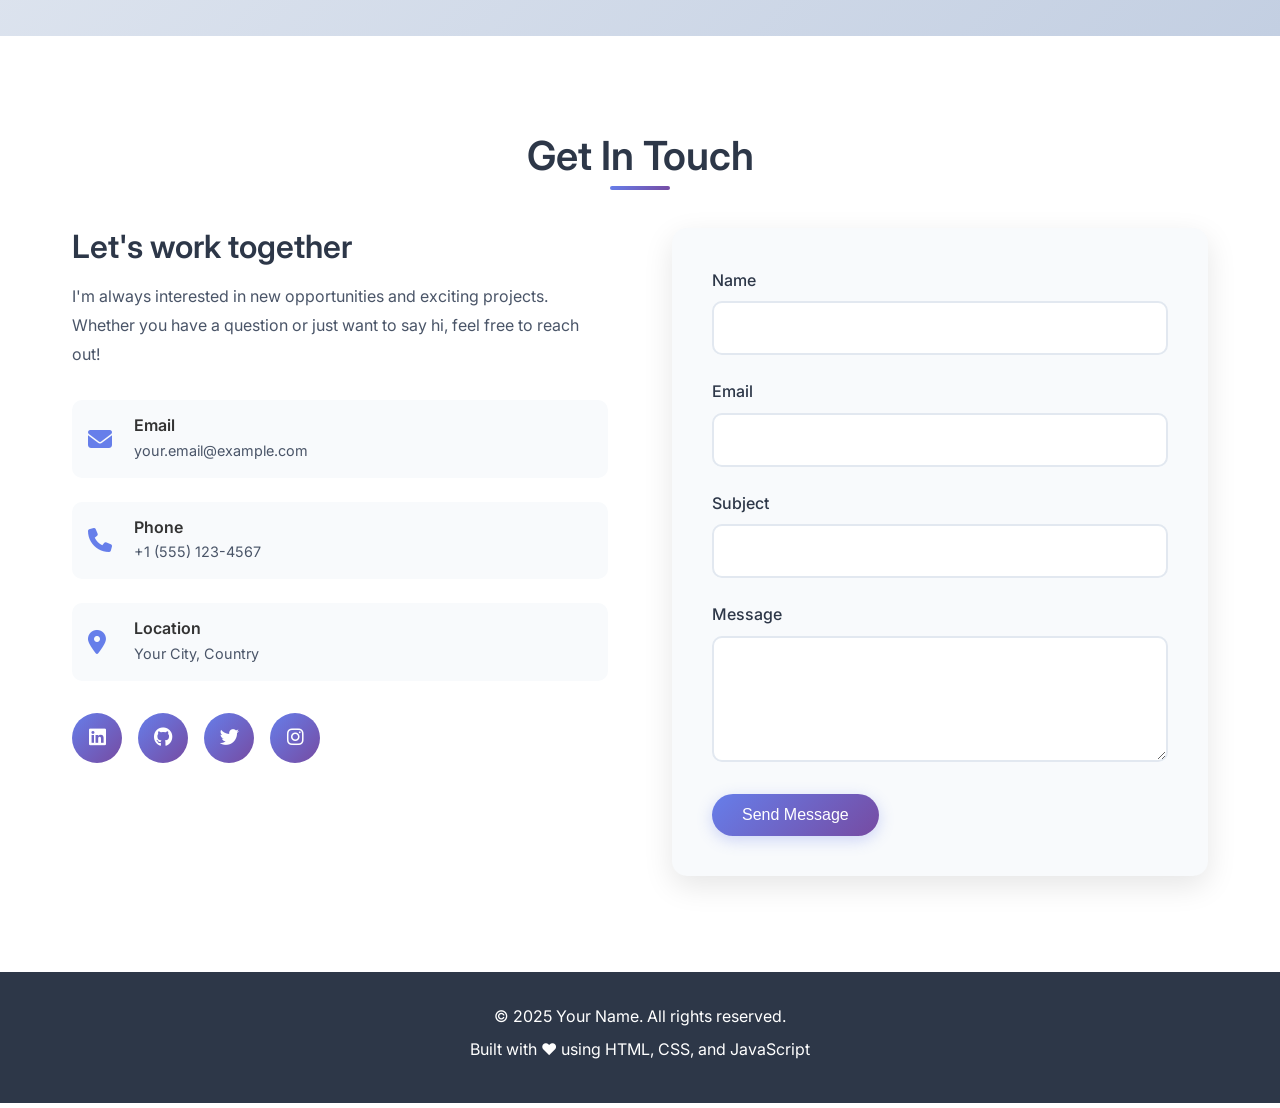
==== commit c02473ca: "feat: Integrate Formspree for contact form functionality Co-authored-by: louay123medeni <louay123med" ====
--- a/portfolio/index.html
+++ b/portfolio/index.html
@@ -368,23 +368,26 @@
                         </a>
                     </div>
                 </div>
-                <form class="contact-form" id="contact-form">
+                <form class="contact-form" id="contact-form" action="https://formspree.io/f/YOUR_FORM_ID" method="POST">
                     <div class="form-group">
                         <label for="name">Name</label>
                         <input type="text" id="name" name="name" required>
                     </div>
                     <div class="form-group">
                         <label for="email">Email</label>
-                        <input type="email" id="email" name="email" required>
+                        <input type="email" id="email" name="_replyto" required>
                     </div>
                     <div class="form-group">
                         <label for="subject">Subject</label>
-                        <input type="text" id="subject" name="subject" required>
+                        <input type="text" id="subject" name="_subject" required>
                     </div>
                     <div class="form-group">
                         <label for="message">Message</label>
                         <textarea id="message" name="message" rows="5" required></textarea>
                     </div>
+                    <!-- Hidden fields for Formspree -->
+                    <input type="hidden" name="_next" value="thank-you.html">
+                    <input type="hidden" name="_captcha" value="false">
                     <button type="submit" class="btn btn-primary">Send Message</button>
                 </form>
             </div>
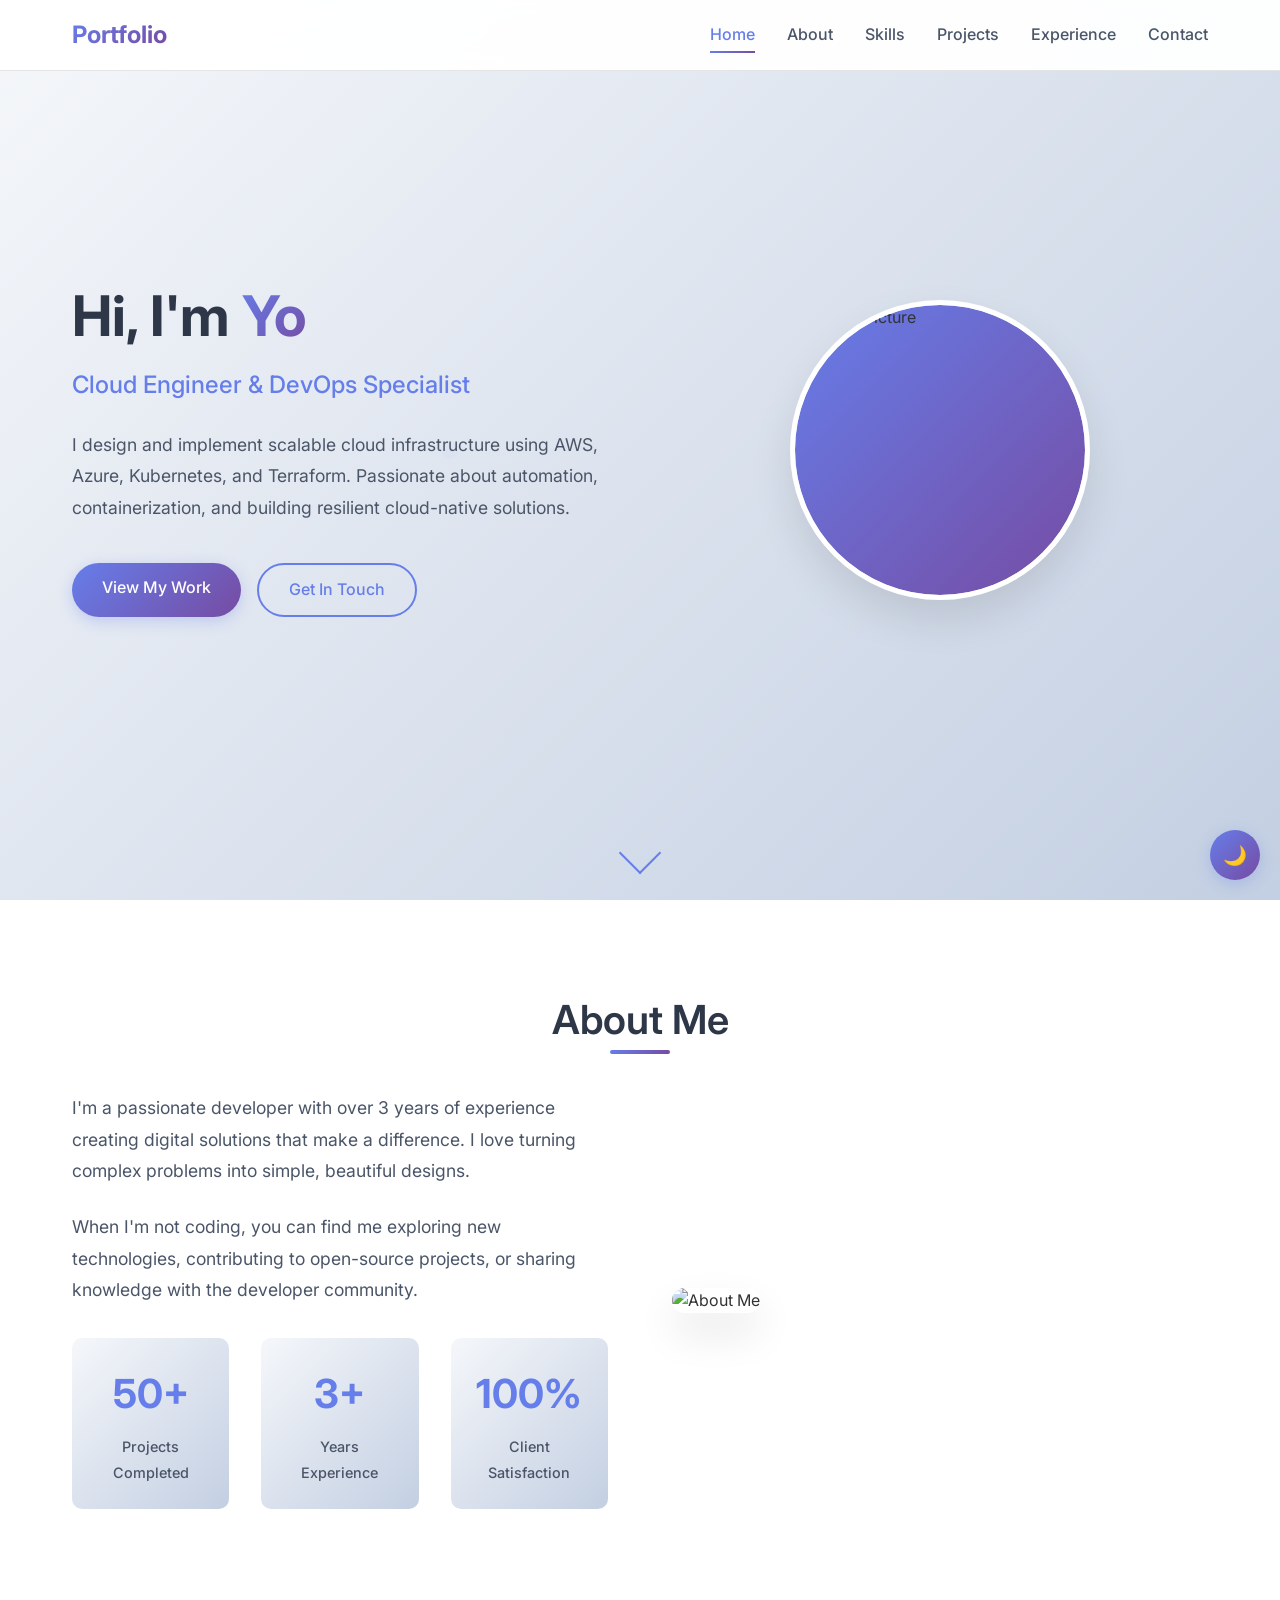
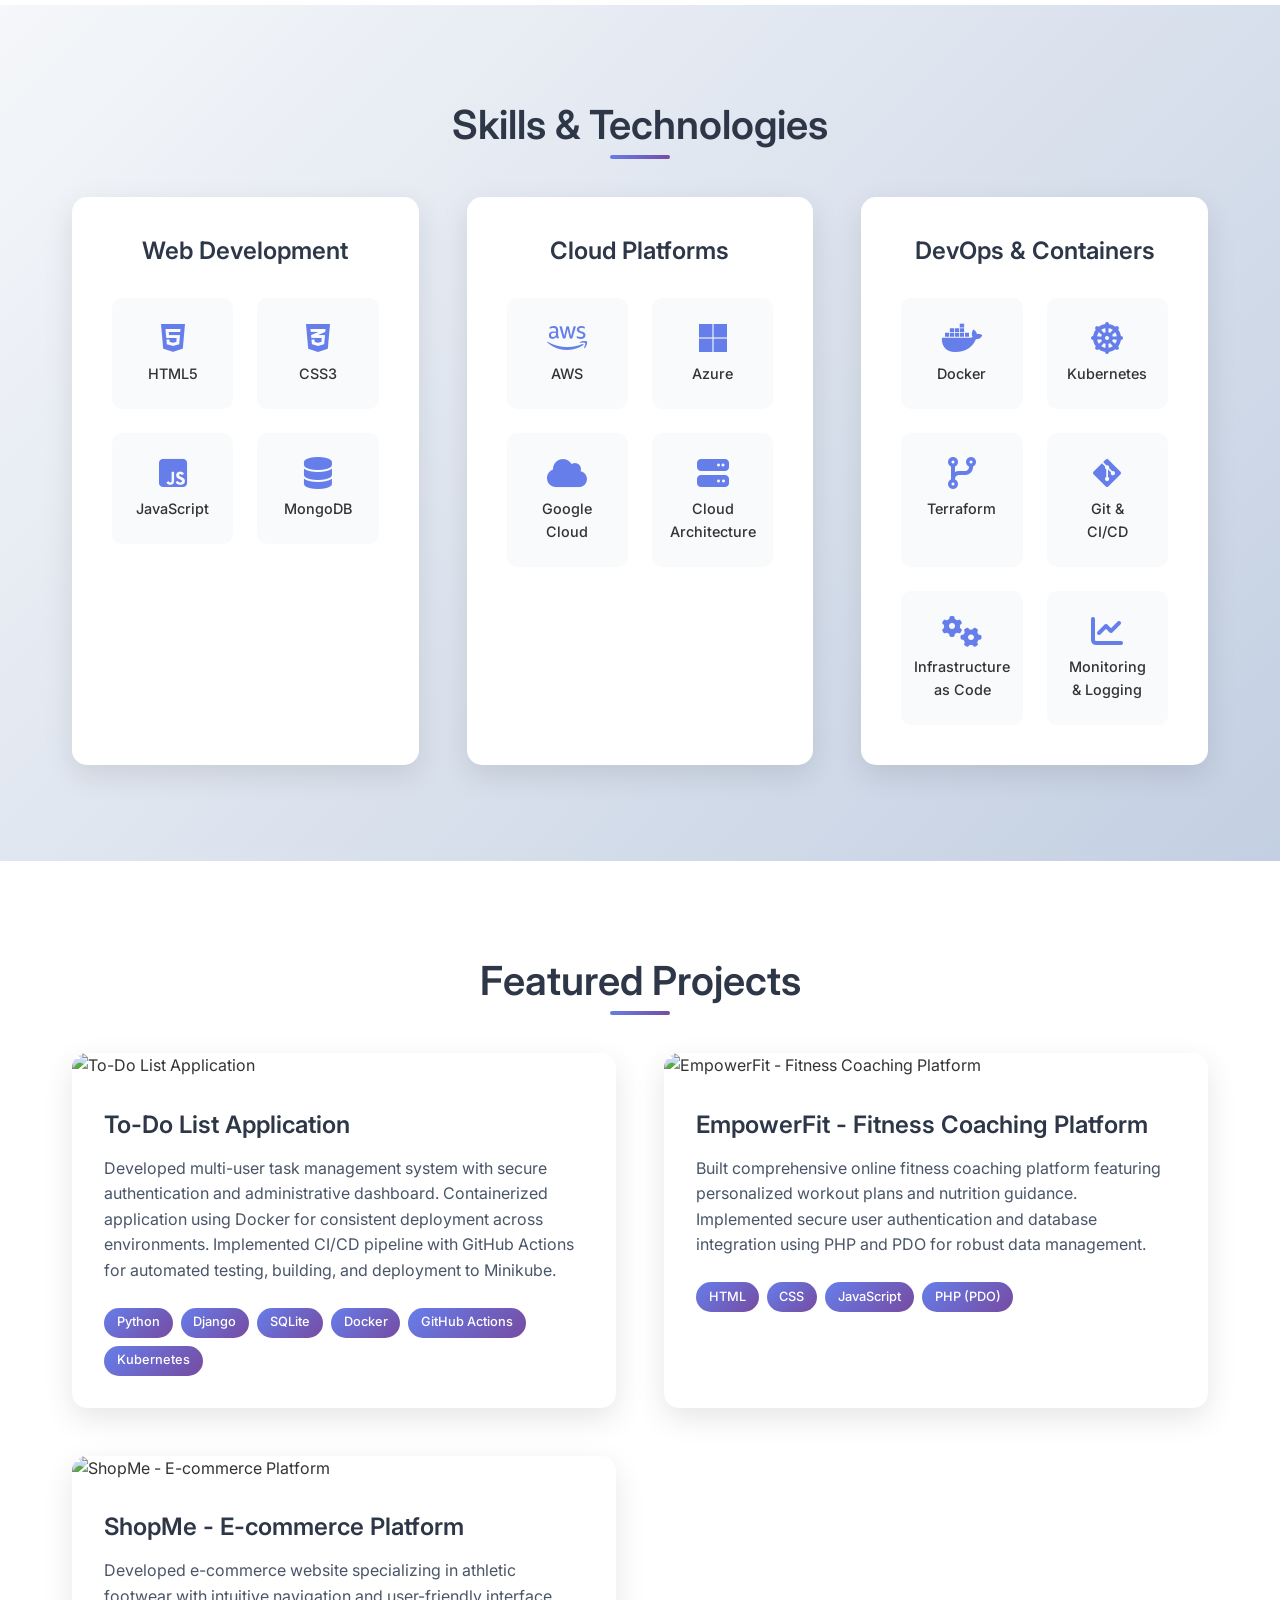
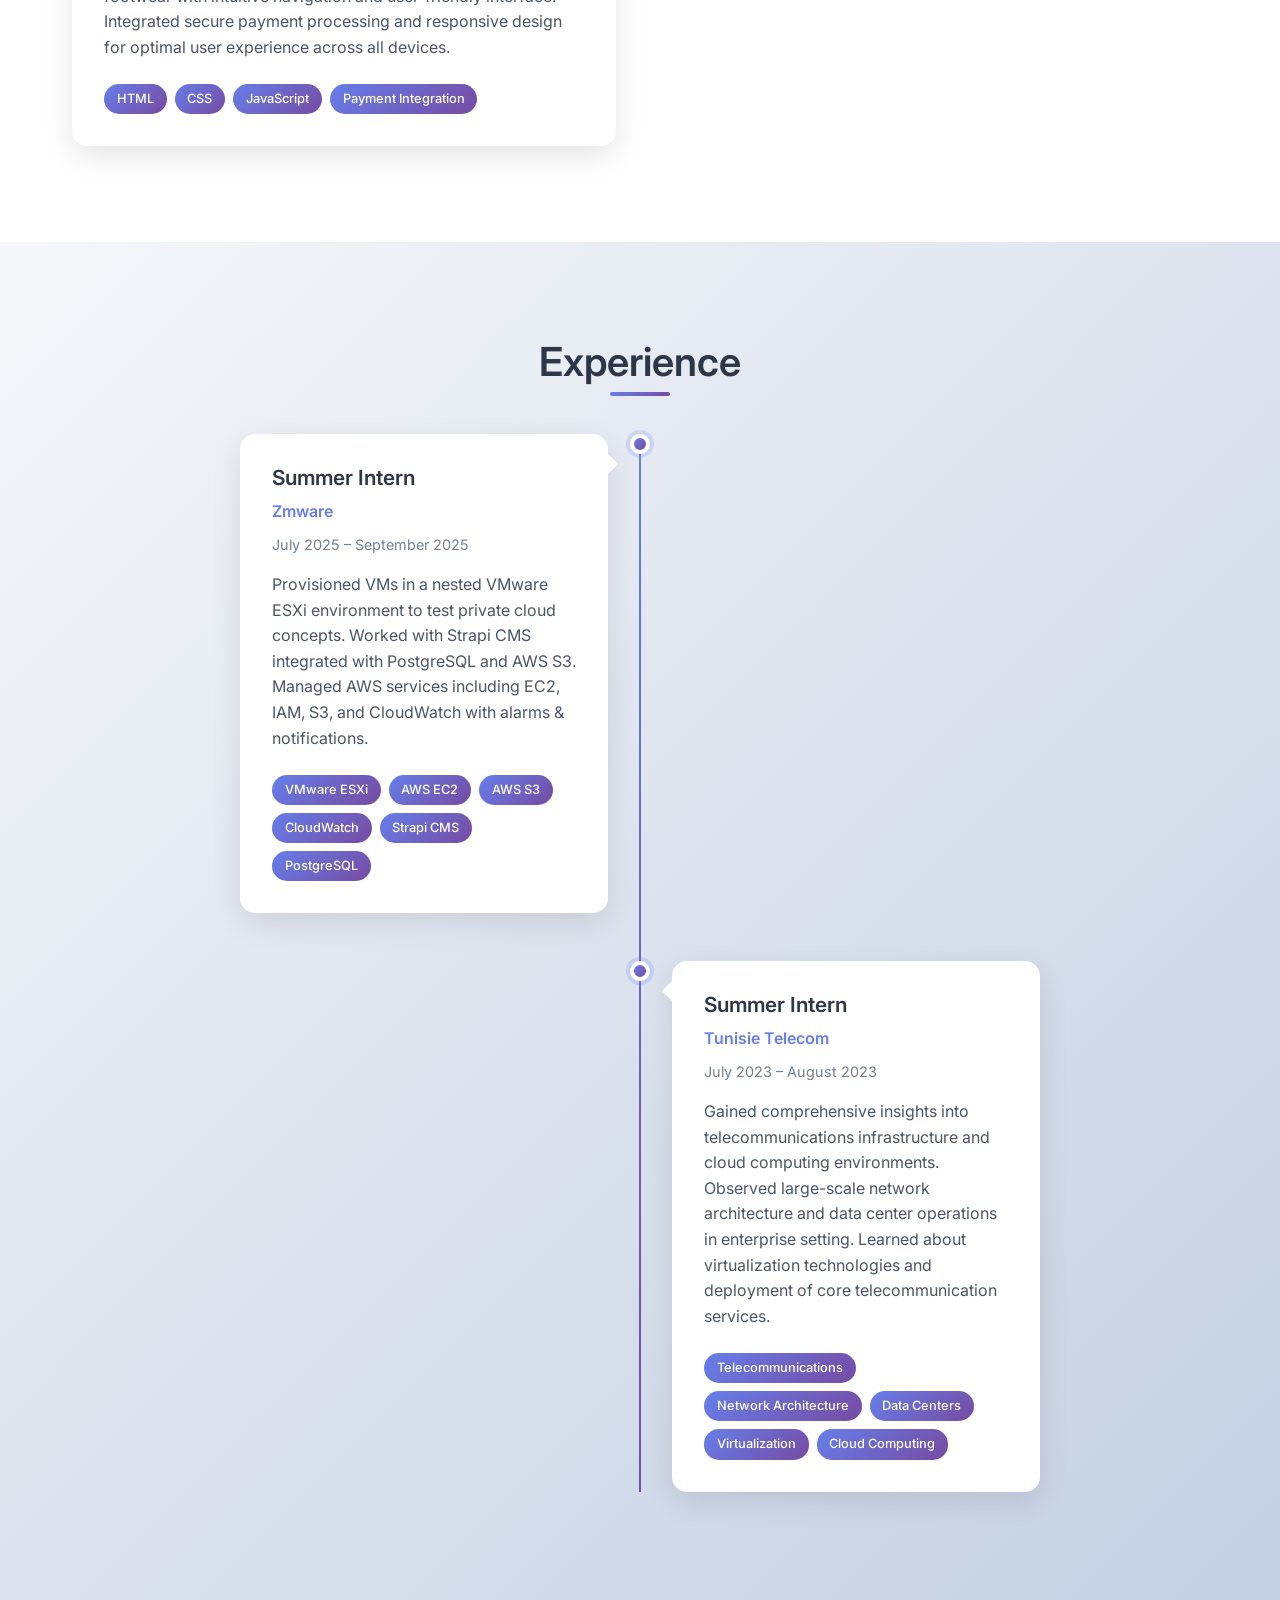
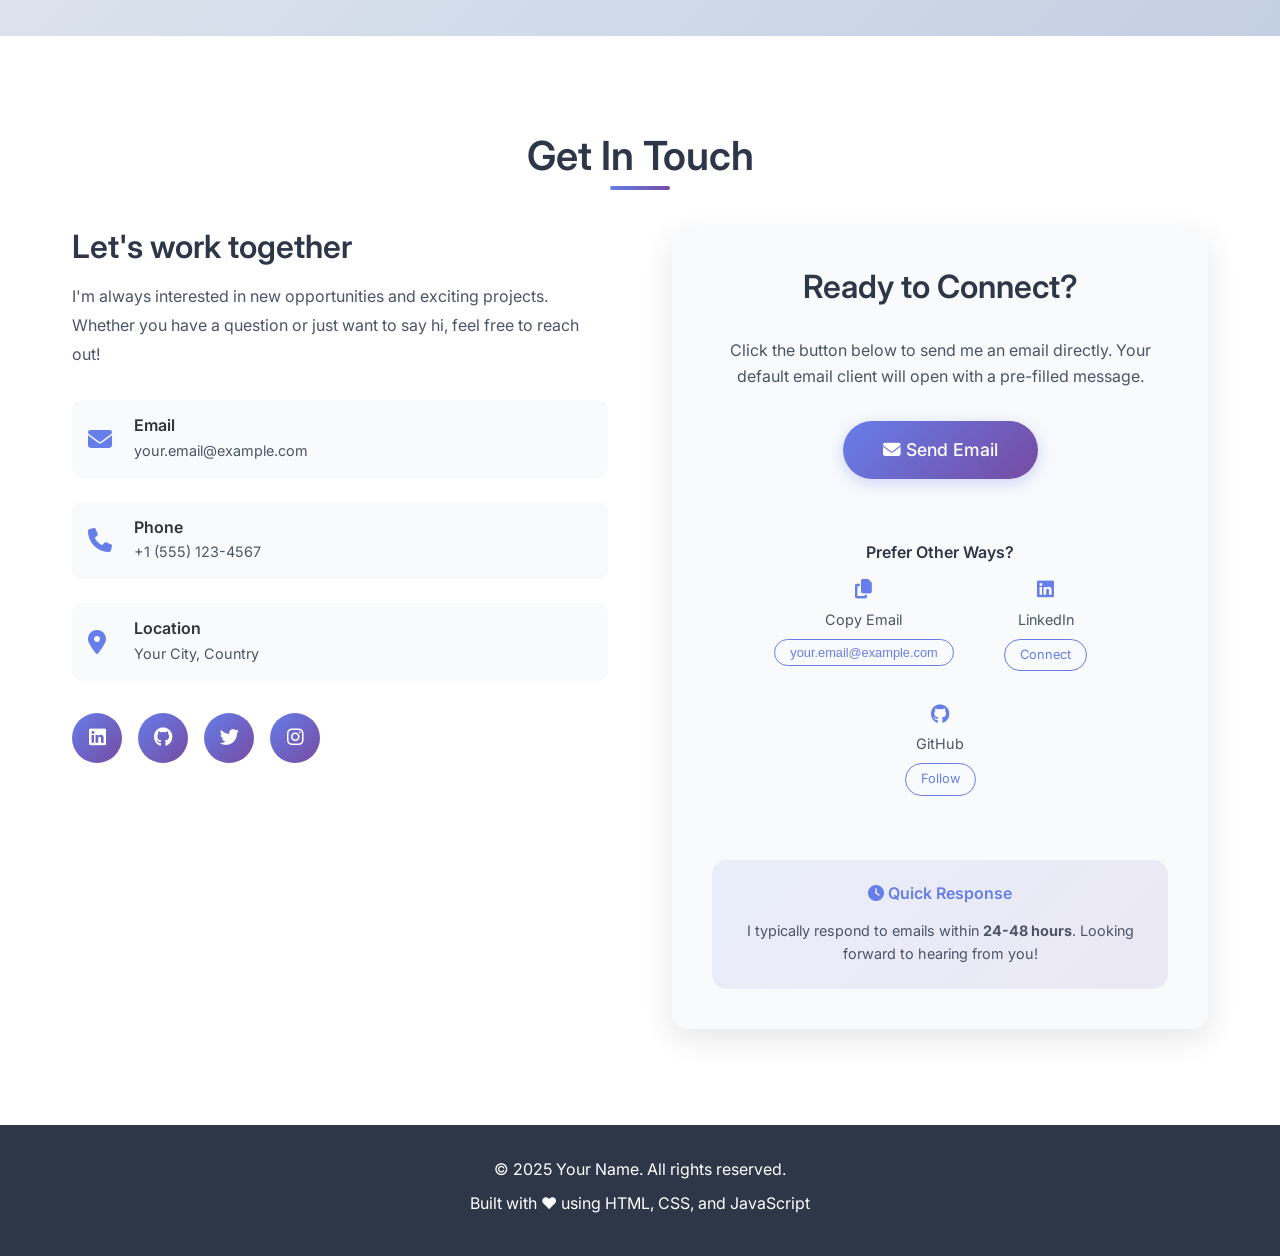
==== commit ff7ea486: "Refactor: Improve contact form to use mailto link Co-authored-by: louay123medeni <louay123medeni@gma" ====
--- a/portfolio/index.html
+++ b/portfolio/index.html
@@ -368,28 +368,59 @@
                         </a>
                     </div>
                 </div>
-                <form class="contact-form" id="contact-form" action="https://formspree.io/f/YOUR_FORM_ID" method="POST">
-                    <div class="form-group">
-                        <label for="name">Name</label>
-                        <input type="text" id="name" name="name" required>
-                    </div>
-                    <div class="form-group">
-                        <label for="email">Email</label>
-                        <input type="email" id="email" name="_replyto" required>
-                    </div>
-                    <div class="form-group">
-                        <label for="subject">Subject</label>
-                        <input type="text" id="subject" name="_subject" required>
-                    </div>
-                    <div class="form-group">
-                        <label for="message">Message</label>
-                        <textarea id="message" name="message" rows="5" required></textarea>
-                    </div>
-                    <!-- Hidden fields for Formspree -->
-                    <input type="hidden" name="_next" value="thank-you.html">
-                    <input type="hidden" name="_captcha" value="false">
-                    <button type="submit" class="btn btn-primary">Send Message</button>
-                </form>
+                <div class="contact-form">
+                    <div class="email-contact-section">
+                        <h3 class="contact-subtitle" style="text-align: center; margin-bottom: 2rem;">Ready to Connect?</h3>
+                        <p style="text-align: center; color: #4a5568; margin-bottom: 2rem; line-height: 1.6;">
+                            Click the button below to send me an email directly. Your default email client will open with a pre-filled message.
+                        </p>
+                        
+                        <div style="text-align: center; margin-bottom: 2rem;">
+                            <a href="mailto:your.email@example.com?subject=Portfolio Contact - Let's Connect!&body=Hi,%0D%0A%0D%0AI found your portfolio and would like to get in touch.%0D%0A%0D%0AName: [Your Name]%0D%0ACompany: [Your Company]%0D%0A%0D%0AMessage:%0D%0A[Your message here]%0D%0A%0D%0ABest regards," 
+                               class="btn btn-primary" 
+                               style="font-size: 1.1rem; padding: 15px 40px;">
+                                <i class="fas fa-envelope"></i> Send Email
+                            </a>
+                        </div>
+                        
+                        <div class="email-alternatives" style="background: #f8fafc; padding: 2rem; border-radius: 15px; text-align: center;">
+                            <h4 style="color: #2d3748; margin-bottom: 1rem;">Prefer Other Ways?</h4>
+                            <div style="display: flex; justify-content: center; gap: 2rem; flex-wrap: wrap;">
+                                <div class="contact-option">
+                                    <i class="fas fa-copy" style="color: #667eea; font-size: 1.2rem; margin-bottom: 0.5rem;"></i>
+                                    <p style="font-size: 0.9rem; color: #4a5568; margin: 0;">Copy Email</p>
+                                    <button onclick="copyEmail()" class="copy-email-btn" style="background: none; border: 1px solid #667eea; color: #667eea; padding: 5px 15px; border-radius: 20px; font-size: 0.8rem; margin-top: 0.5rem; cursor: pointer; transition: all 0.3s ease;">
+                                        your.email@example.com
+                                    </button>
+                                </div>
+                                <div class="contact-option">
+                                    <i class="fab fa-linkedin" style="color: #667eea; font-size: 1.2rem; margin-bottom: 0.5rem;"></i>
+                                    <p style="font-size: 0.9rem; color: #4a5568; margin: 0;">LinkedIn</p>
+                                    <a href="#" target="_blank" style="display: inline-block; background: none; border: 1px solid #667eea; color: #667eea; padding: 5px 15px; border-radius: 20px; font-size: 0.8rem; margin-top: 0.5rem; text-decoration: none; transition: all 0.3s ease;">
+                                        Connect
+                                    </a>
+                                </div>
+                                <div class="contact-option">
+                                    <i class="fab fa-github" style="color: #667eea; font-size: 1.2rem; margin-bottom: 0.5rem;"></i>
+                                    <p style="font-size: 0.9rem; color: #4a5568; margin: 0;">GitHub</p>
+                                    <a href="#" target="_blank" style="display: inline-block; background: none; border: 1px solid #667eea; color: #667eea; padding: 5px 15px; border-radius: 20px; font-size: 0.8rem; margin-top: 0.5rem; text-decoration: none; transition: all 0.3s ease;">
+                                        Follow
+                                    </a>
+                                </div>
+                            </div>
+                        </div>
+                        
+                        <div style="text-align: center; margin-top: 2rem; padding: 1.5rem; background: linear-gradient(135deg, rgba(102, 126, 234, 0.1) 0%, rgba(118, 75, 162, 0.1) 100%); border-radius: 15px;">
+                            <h4 style="color: #667eea; margin-bottom: 1rem;">
+                                <i class="fas fa-clock"></i> Quick Response
+                            </h4>
+                            <p style="color: #4a5568; margin: 0; font-size: 0.9rem;">
+                                I typically respond to emails within <strong>24-48 hours</strong>. 
+                                Looking forward to hearing from you!
+                            </p>
+                        </div>
+                    </div>
+                </div>
             </div>
         </div>
     </section>
--- a/portfolio/styles/main.css
+++ b/portfolio/styles/main.css
@@ -663,6 +663,34 @@
 .contact {
     padding: 6rem 0;
     background: white;
+}
+
+/* Email Contact Section */
+.email-contact-section {
+    max-width: 600px;
+    margin: 0 auto;
+}
+
+.contact-option {
+    text-align: center;
+    min-width: 120px;
+}
+
+.copy-email-btn:hover,
+.contact-option a:hover {
+    background: #667eea !important;
+    color: white !important;
+    transform: translateY(-2px);
+    box-shadow: 0 4px 12px rgba(102, 126, 234, 0.3);
+}
+
+.email-alternatives {
+    transition: all 0.3s ease;
+}
+
+.email-alternatives:hover {
+    transform: translateY(-2px);
+    box-shadow: 0 10px 25px rgba(0, 0, 0, 0.1);
 }
 
 .contact-content {
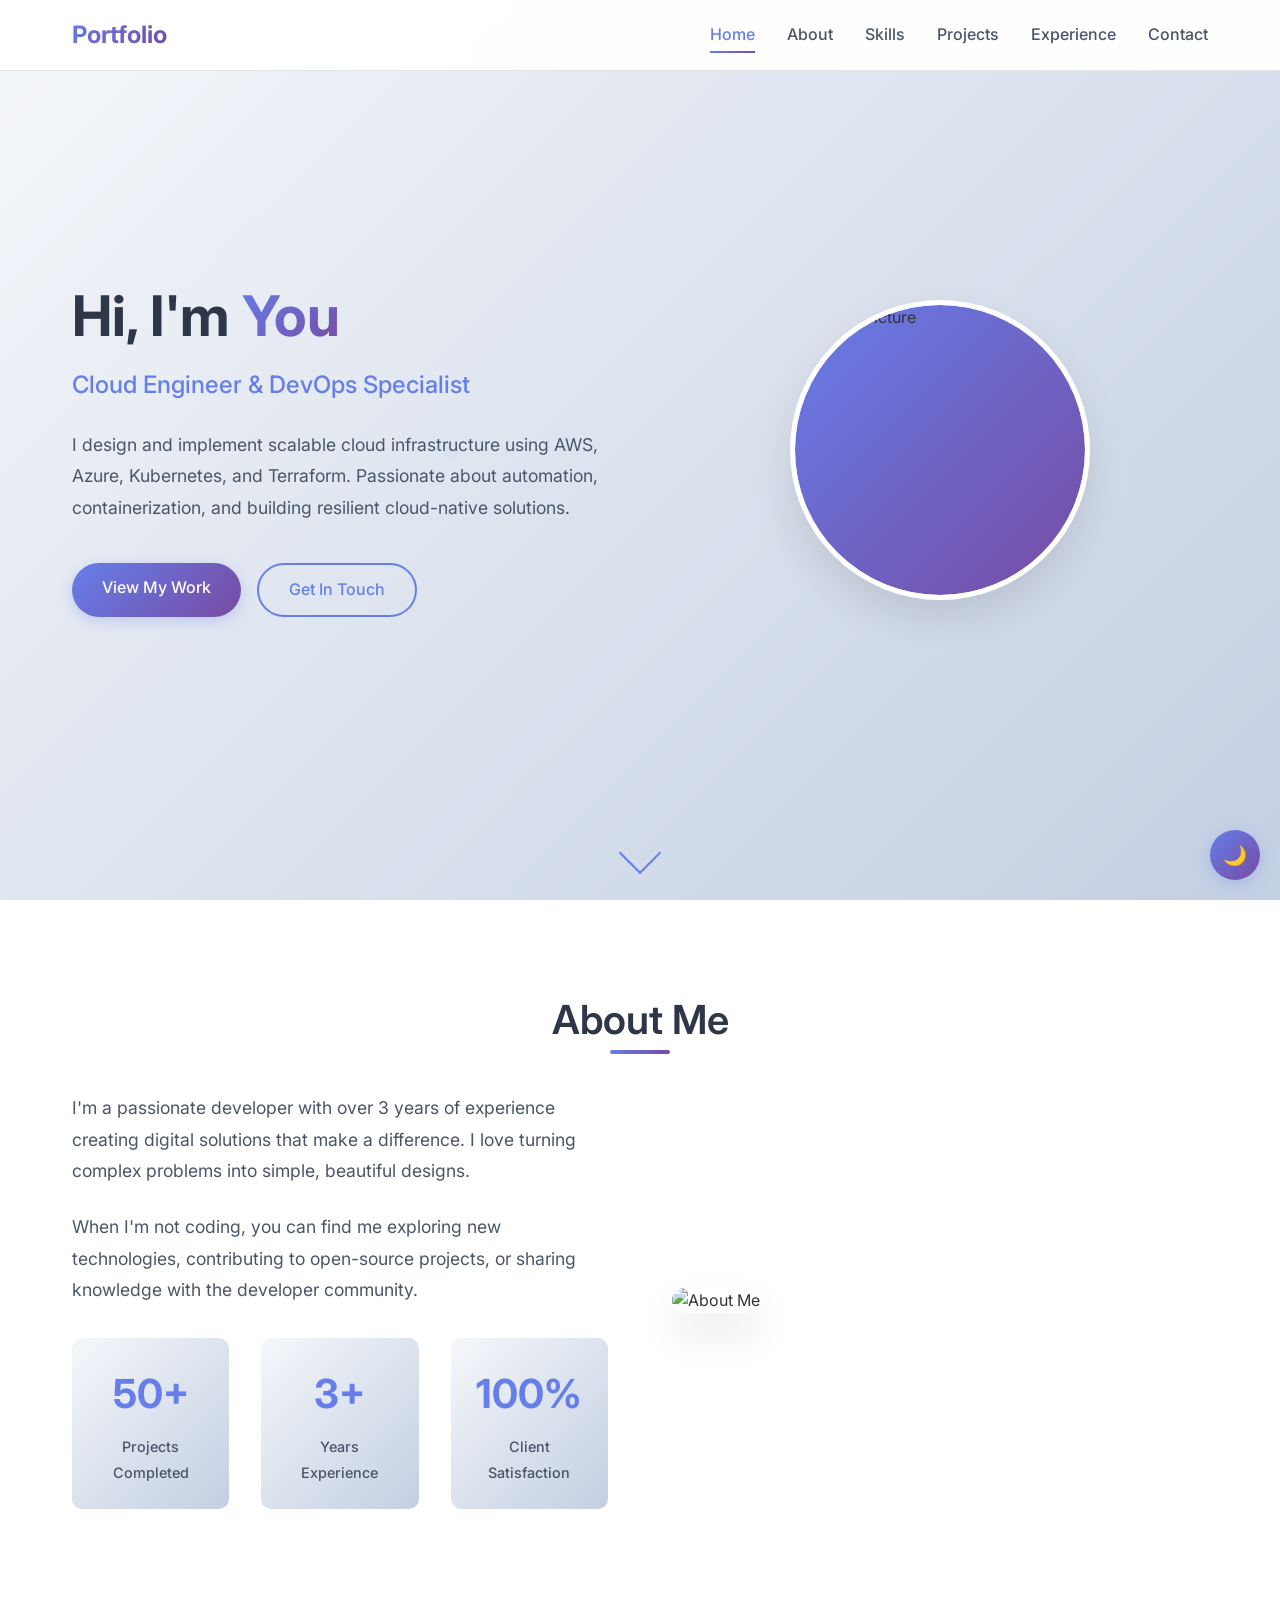
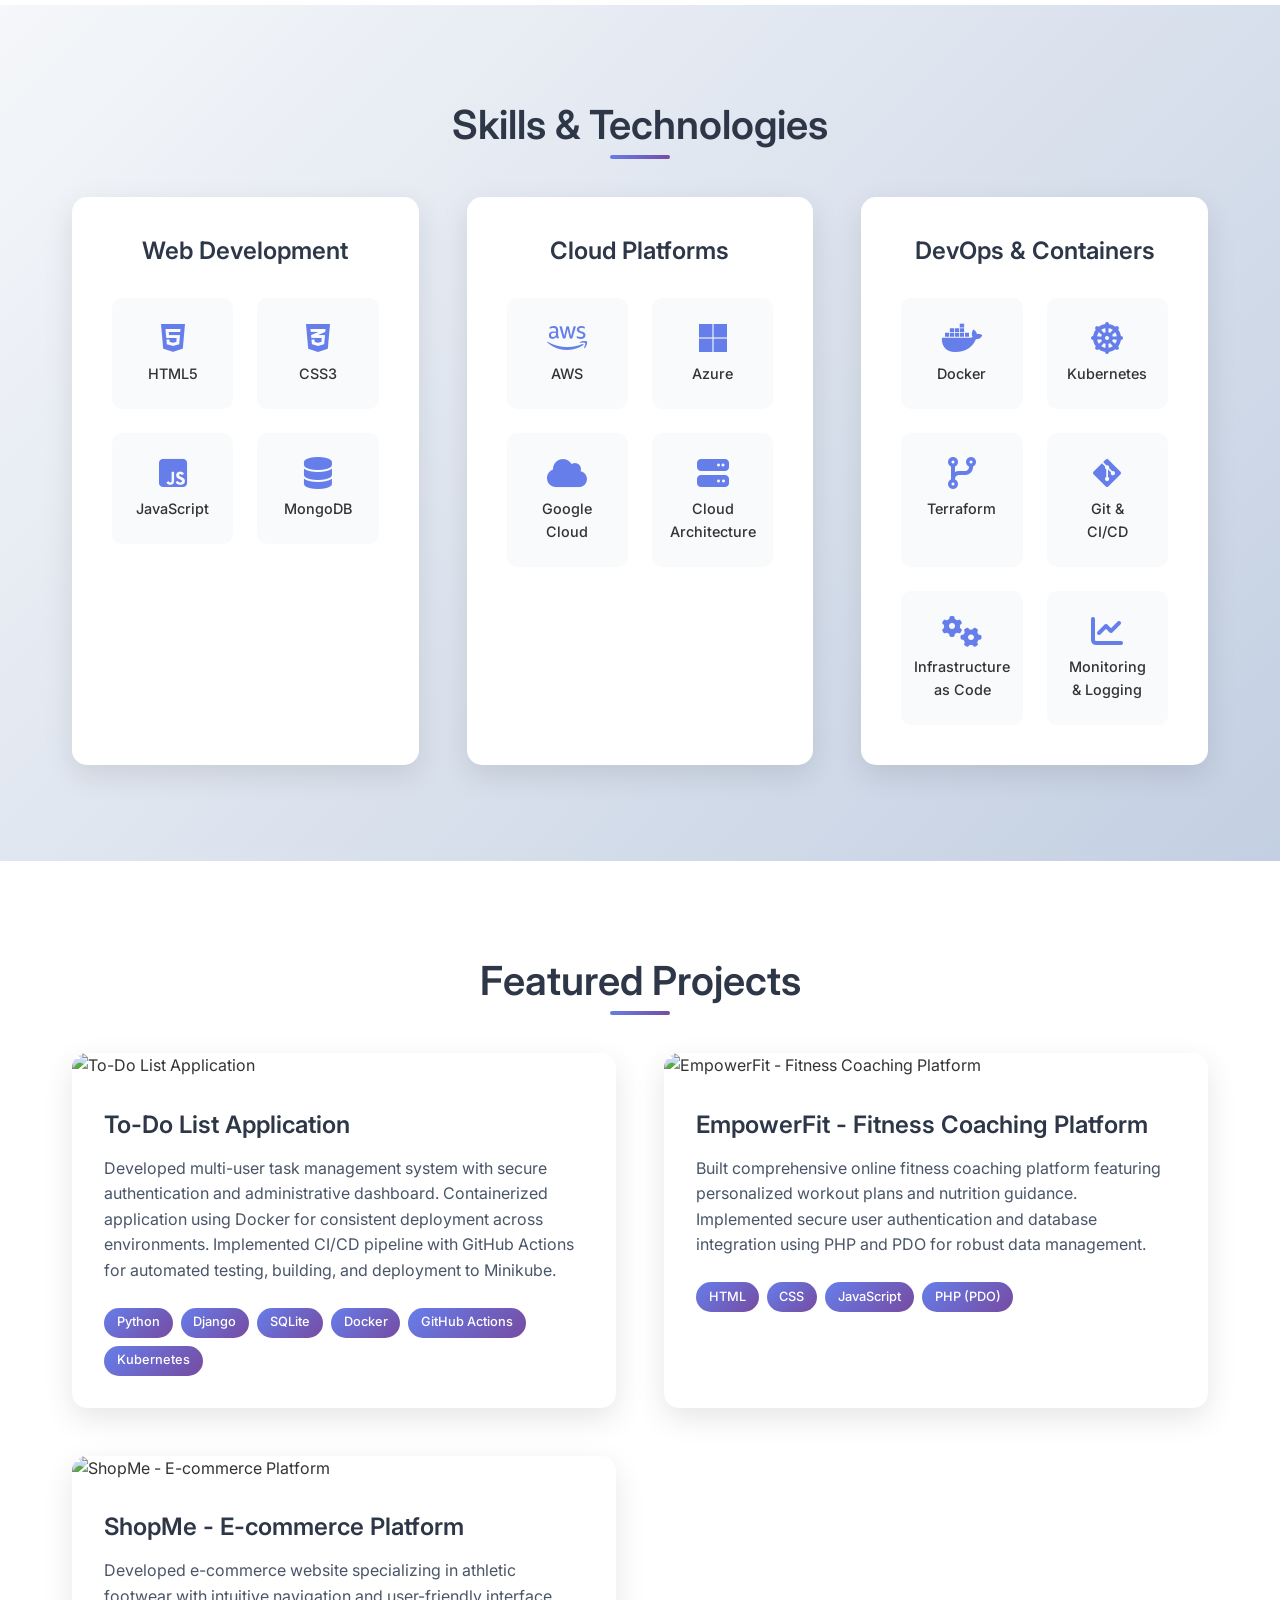
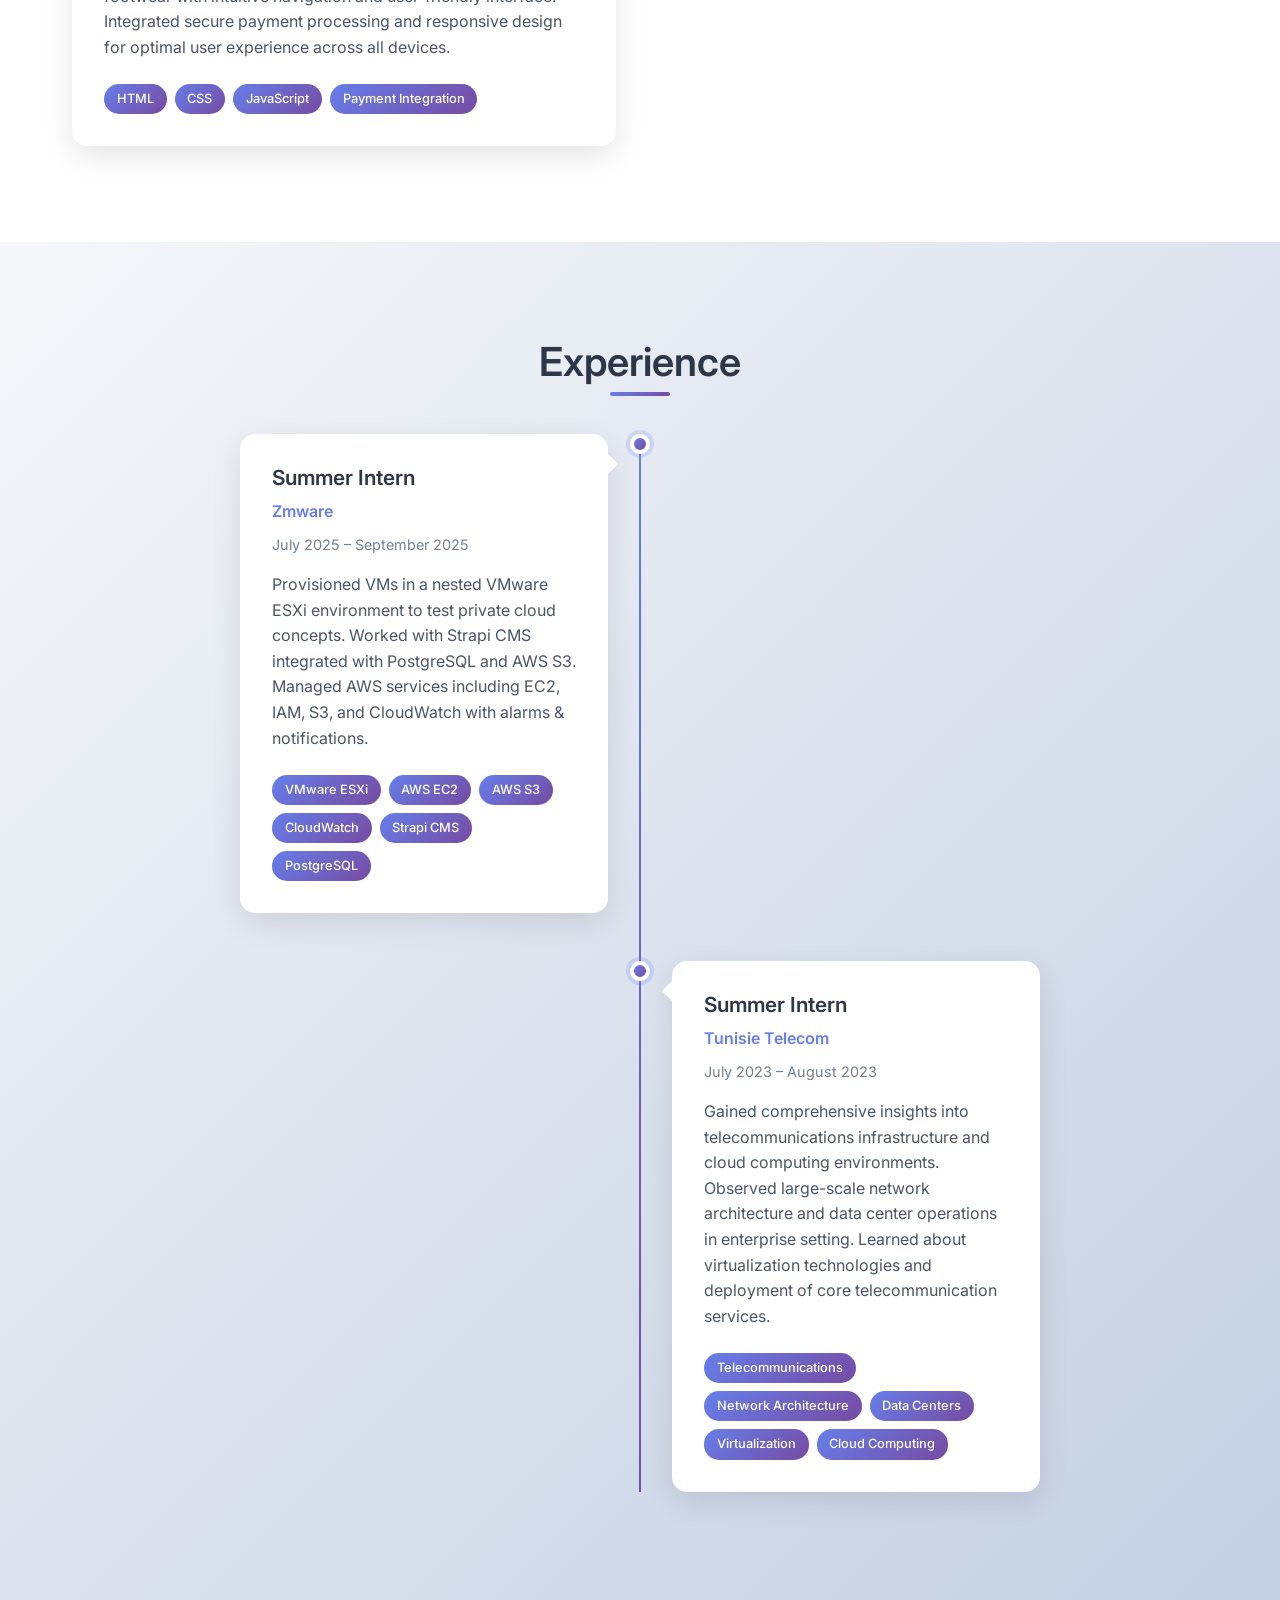
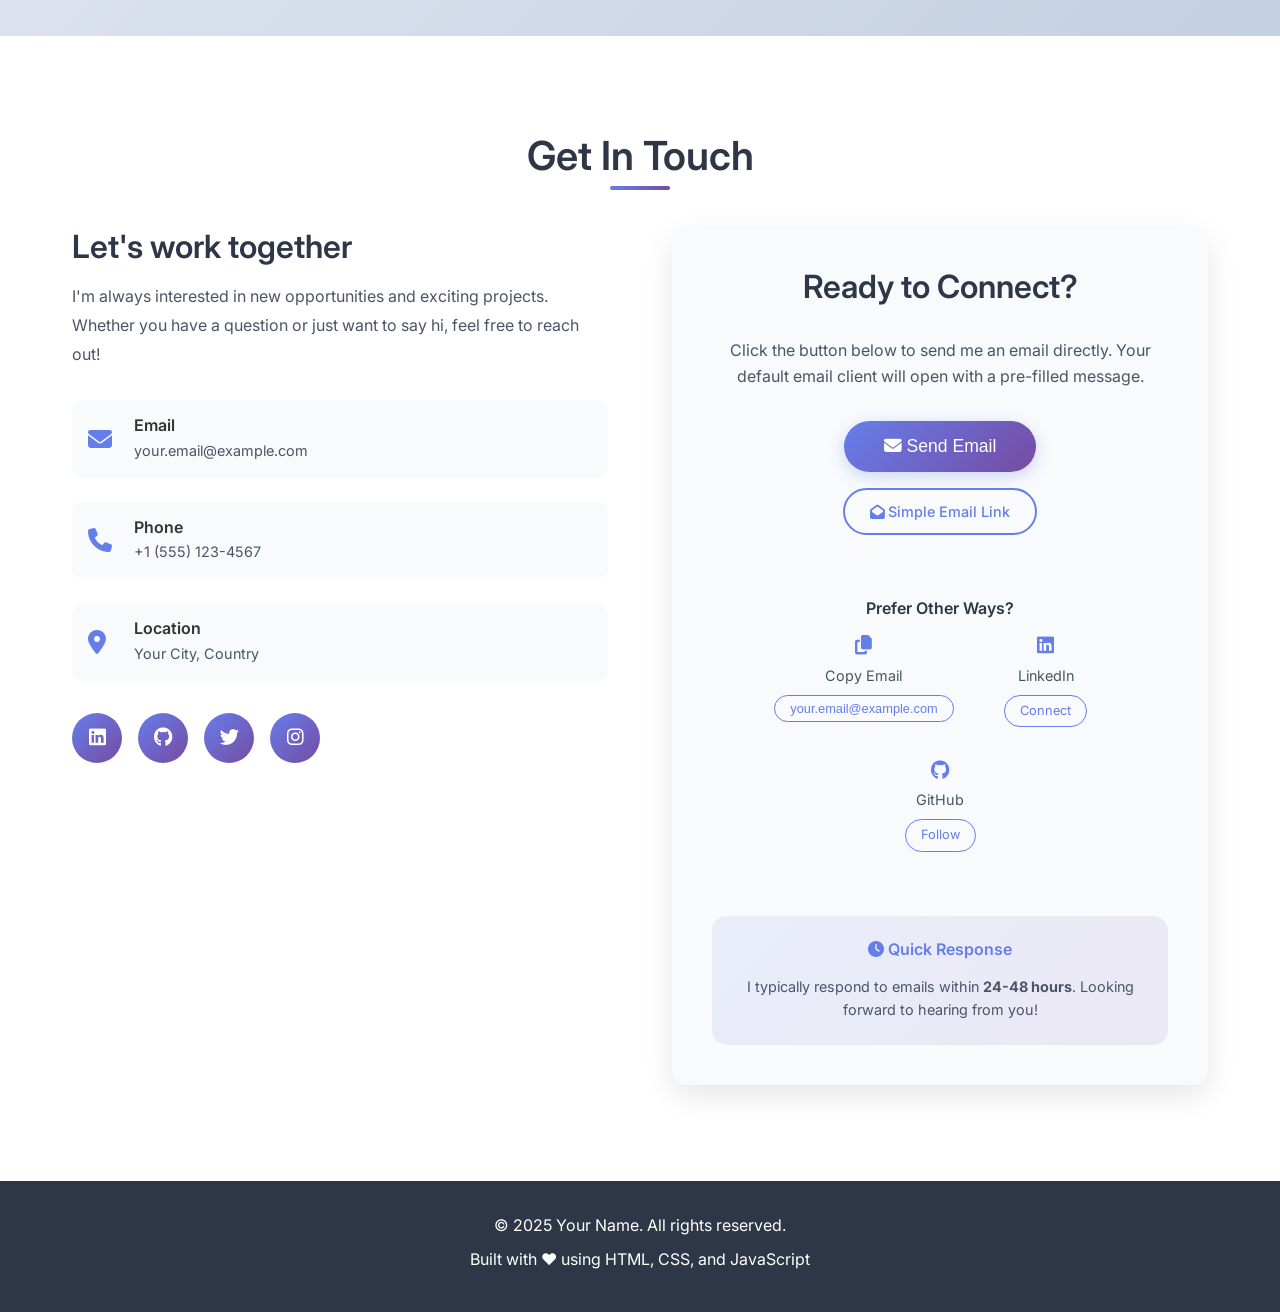
==== commit 65dbaa84: "Refactor: Improve email contact functionality Co-authored-by: louay123medeni <louay123medeni@gmail.c" ====
--- a/portfolio/index.html
+++ b/portfolio/index.html
@@ -376,11 +376,20 @@
                         </p>
                         
                         <div style="text-align: center; margin-bottom: 2rem;">
-                            <a href="mailto:your.email@example.com?subject=Portfolio Contact - Let's Connect!&body=Hi,%0D%0A%0D%0AI found your portfolio and would like to get in touch.%0D%0A%0D%0AName: [Your Name]%0D%0ACompany: [Your Company]%0D%0A%0D%0AMessage:%0D%0A[Your message here]%0D%0A%0D%0ABest regards," 
-                               class="btn btn-primary" 
-                               style="font-size: 1.1rem; padding: 15px 40px;">
+                            <button onclick="openEmailClient()" 
+                                    class="btn btn-primary" 
+                                    style="font-size: 1.1rem; padding: 15px 40px; border: none; cursor: pointer;">
                                 <i class="fas fa-envelope"></i> Send Email
-                            </a>
+                            </button>
+                            
+                            <!-- Fallback simple mailto link -->
+                            <div style="margin-top: 1rem;">
+                                <a href="mailto:your.email@example.com" 
+                                   class="btn btn-secondary" 
+                                   style="font-size: 0.9rem; padding: 10px 25px;">
+                                    <i class="fas fa-envelope-open"></i> Simple Email Link
+                                </a>
+                            </div>
                         </div>
                         
                         <div class="email-alternatives" style="background: #f8fafc; padding: 2rem; border-radius: 15px; text-align: center;">
